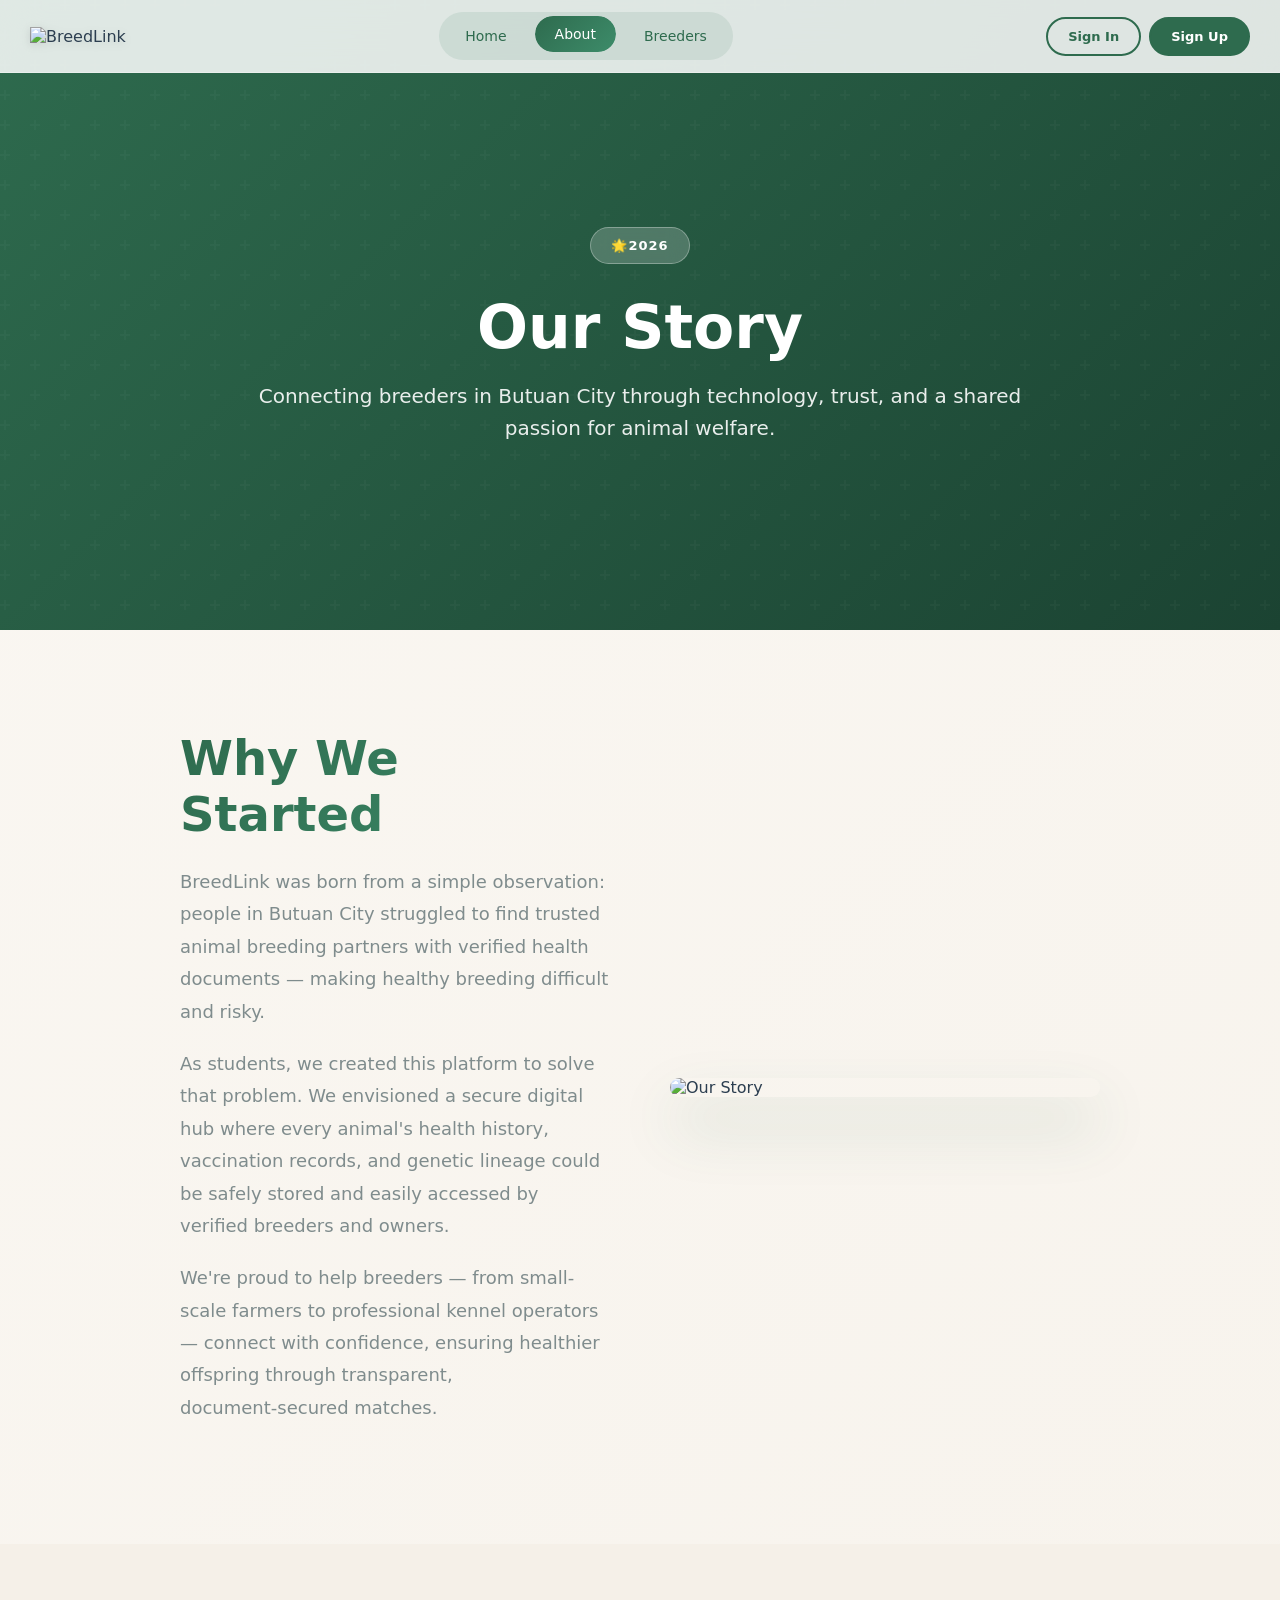
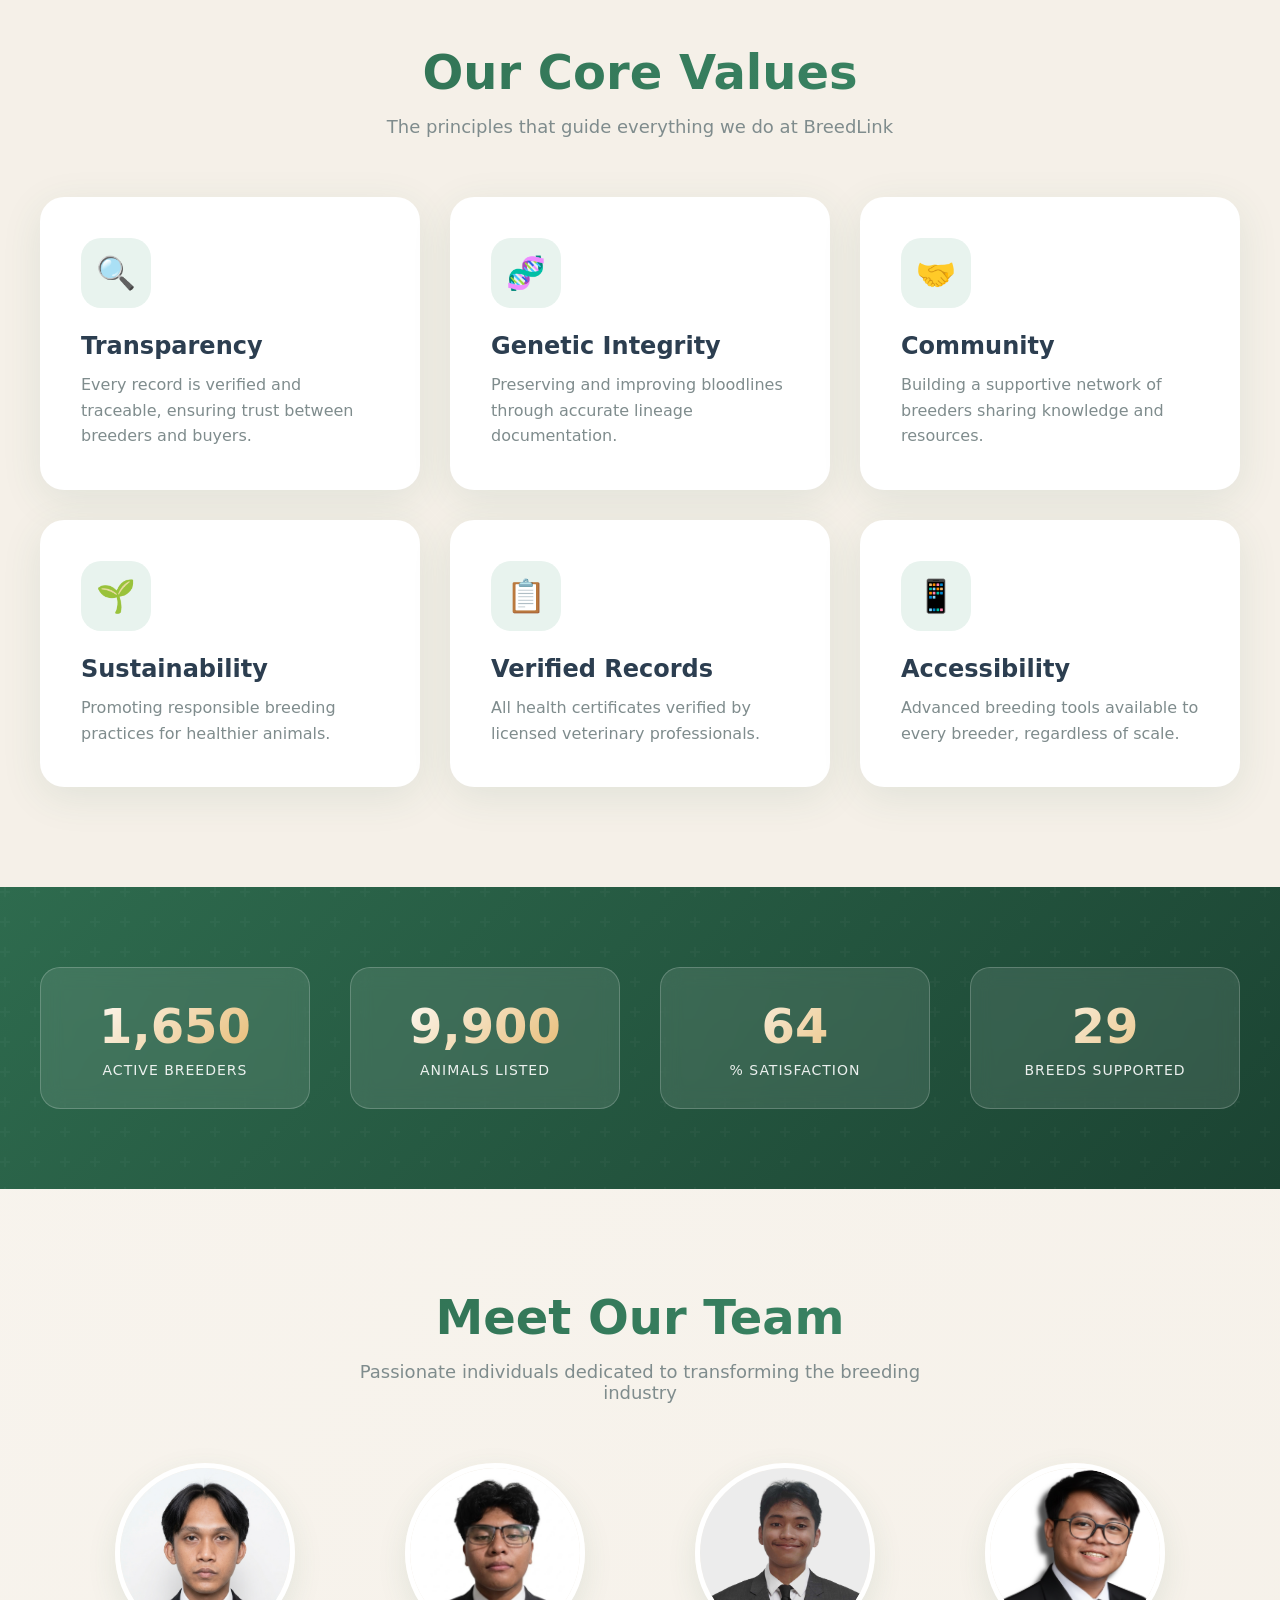
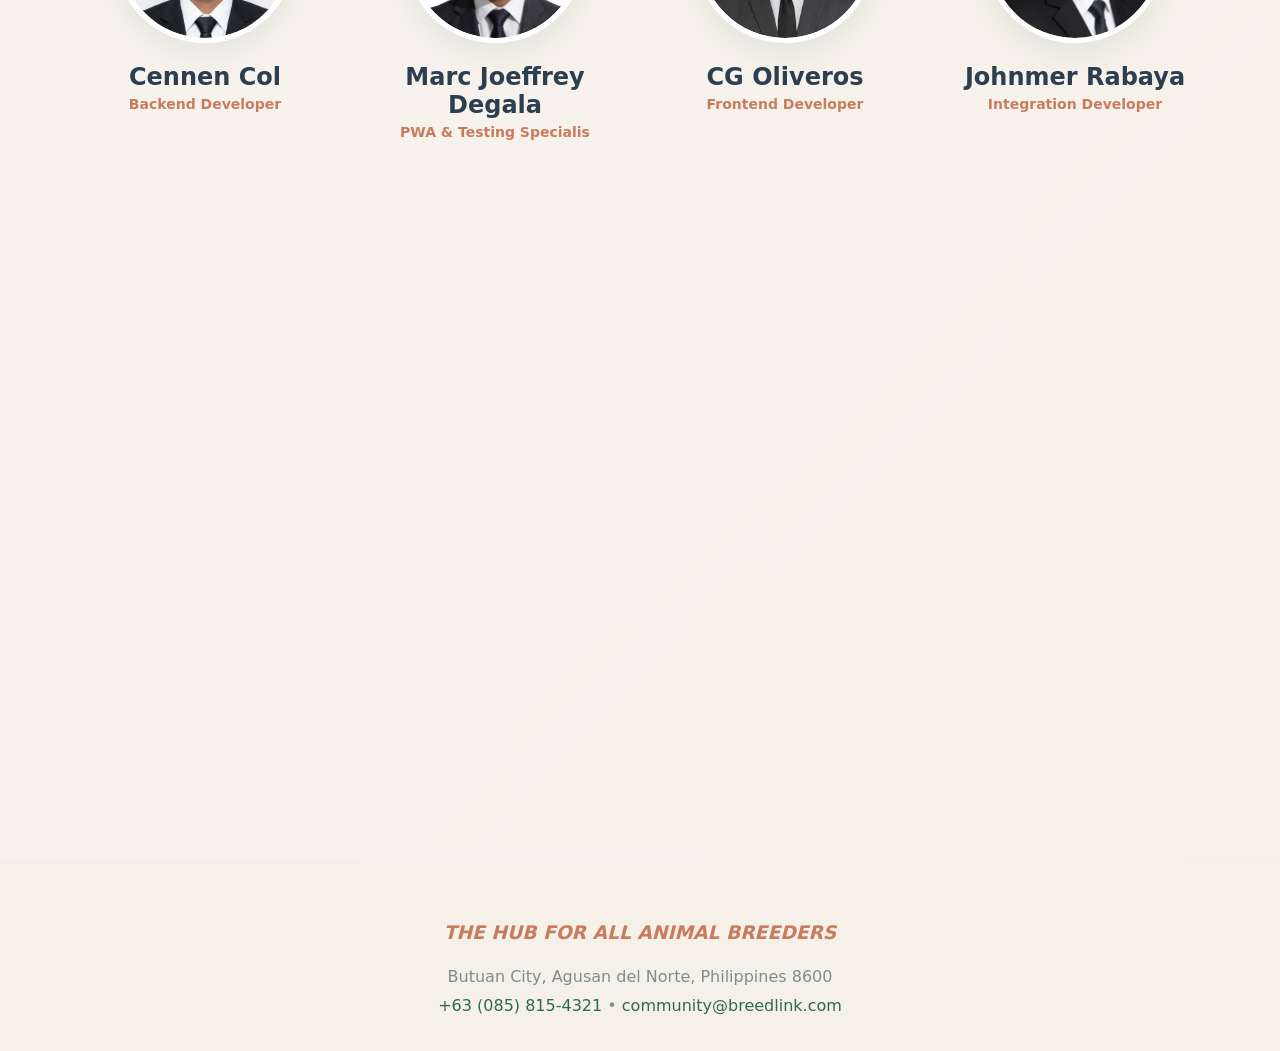
==== html/about.html @ 21db2b91 "Add files via upload" ====
<!DOCTYPE html>
<html lang="en">
<head>
  <meta charset="UTF-8">
  <meta name="viewport" content="width=device-width, initial-scale=1.0, maximum-scale=1.0, user-scalable=yes">
  <title>About Us | BreedLink</title>
  <link rel="stylesheet" href="../css/general/main.css">
  <link rel="stylesheet" href="../css/general/components.css">
  <link rel="stylesheet" href="../css/general/responsive.css">
  <link rel="stylesheet" href="../css/about.css">
</head>
<body>
  <header class="navigation" id="navbar">
    <div class="nav-container">
      <div class="nav-left">
        <div class="logo" onclick="window.location.href='../index.html'">
          <img src="https://raw.githubusercontent.com/himeh-pers/Breed-Link/refs/heads/main/68dbf8_3ea8704de93746e69e5a47c1a6bf8b17%7Emv2.png" alt="BreedLink">
        </div>
      </div>
      <div class="nav-center">
        <nav class="menu">
          <a href="../index.html" id="nav-home">Home</a>
          <a href="about.html" id="nav-about">About</a>
          <a href="swipe.html" id="nav-breeders">Breeders</a>
        </nav>
      </div>
      <div class="nav-right" id="navRight">
        <button class="message-btn" id="messageBtn" onclick="openMessenger()" title="Messages" style="display: none;">
          💬
          <span class="message-badge" id="messageBadge" style="display: none;">0</span>
        </button>
        <div class="profile-menu-container" id="profileMenuContainer" style="display: none;">
          <button class="profile-btn" id="profileBtn" onclick="toggleProfileDropdown()">
            <span class="default-avatar">👤</span>
          </button>
          <div class="profile-dropdown" id="profileDropdown">
            <a href="profile.html" class="profile-dropdown-item"><span>👁️</span> View Profile</a>
            <a href="profile.html?edit=true" class="profile-dropdown-item" onclick="sessionStorage.setItem('enableEdit', 'true');"><span>✏️</span> Customize Profile</a>
            <div class="profile-dropdown-divider"></div>
            <button class="profile-dropdown-item logout" onclick="handleLogout()"><span>🚪</span> Logout</button>
          </div>
        </div>
        <div class="guest-options" id="guestOptions">
          <a href="login.html" class="guest-btn signin">Sign In</a>
          <a href="sign_up.html" class="guest-btn signup">Sign Up</a>
        </div>
      </div>
    </div>
  </header>
  <div class="messenger-overlay" id="messengerOverlay">
    <div class="messenger-modal">
      <div class="messenger-header">
        <h3>💬 Messages</h3>
        <button class="messenger-close" onclick="closeMessenger()">×</button>
      </div>
      <div class="messenger-contacts" id="messengerContacts">
        <div class="messenger-search">
          <input type="text" id="messengerSearch" placeholder="Search contacts..." oninput="searchContacts(this.value)">
        </div>
        <div id="contactsList"></div>
      </div>
      <div class="messenger-chat" id="messengerChat">
        <div class="messenger-chat-header">
          <button class="messenger-back" onclick="backToContacts()">←</button>
          <img src="" alt="" id="chatAvatar" style="width: 36px; height: 36px; border-radius: 50%;">
          <span id="chatName" style="font-weight: 600;"></span>
        </div>
        <div class="messenger-messages" id="chatMessages"></div>
        <div class="messenger-input-area">
          <button class="messenger-attach" onclick="document.getElementById('messengerFile').click()" title="Send image">📷</button>
          <input type="file" id="messengerFile" accept="image/*" style="display: none;" onchange="sendImage(this)">
          <input type="text" class="messenger-input" id="messengerInput" placeholder="Type a message..." onkeypress="if(event.key==='Enter') sendMessage()">
          <button class="messenger-send" onclick="sendMessage()">➤</button>
        </div>
      </div>
      <div class="messenger-empty" id="messengerEmpty">
        <div class="messenger-empty-icon">💬</div>
        <p>Select a contact to start messaging</p>
      </div>
    </div>
  </div>
  <section class="about-hero">
    <div class="hero-content">
      <div class="hero-badge">🌟2026</div>
      <h1>Our Story</h1>
      <p>Connecting breeders in Butuan City through technology, trust, and a shared passion for animal welfare.</p>
    </div>
  </section>
  <section class="story-section">
    <div class="story-grid">
      <div class="story-content reveal">
        <h2>Why We Started</h2>
        <p>BreedLink was born from a simple observation: people in Butuan City struggled to find trusted animal breeding partners with verified health documents — making healthy breeding difficult and risky.</p>
        <p>As students, we created this platform to solve that problem. We envisioned a secure digital hub where every animal's health history, vaccination records, and genetic lineage could be safely stored and easily accessed by verified breeders and owners.</p>
        <p>We're proud to help breeders — from small-scale farmers to professional kennel operators — connect with confidence, ensuring healthier offspring through transparent, document‑secured matches.</p>
      </div>
      <div class="story-image reveal">
        <img src="https://images.unsplash.com/photo-1500595046743-cd271d694d30" alt="Our Story">
      </div>
    </div>
  </section>
  <section class="values-section">
    <div class="section-header reveal">
      <h2>Our Core Values</h2>
      <p>The principles that guide everything we do at BreedLink</p>
    </div>
    <div class="values-grid">
      <div class="value-card reveal">
        <div class="value-icon">🔍</div>
        <h3>Transparency</h3>
        <p>Every record is verified and traceable, ensuring trust between breeders and buyers.</p>
      </div>
      <div class="value-card reveal">
        <div class="value-icon">🧬</div>
        <h3>Genetic Integrity</h3>
        <p>Preserving and improving bloodlines through accurate lineage documentation.</p>
      </div>
      <div class="value-card reveal">
        <div class="value-icon">🤝</div>
        <h3>Community</h3>
        <p>Building a supportive network of breeders sharing knowledge and resources.</p>
      </div>
      <div class="value-card reveal">
        <div class="value-icon">🌱</div>
        <h3>Sustainability</h3>
        <p>Promoting responsible breeding practices for healthier animals.</p>
      </div>
      <div class="value-card reveal">
        <div class="value-icon">📋</div>
        <h3>Verified Records</h3>
        <p>All health certificates verified by licensed veterinary professionals.</p>
      </div>
      <div class="value-card reveal">
        <div class="value-icon">📱</div>
        <h3>Accessibility</h3>
        <p>Advanced breeding tools available to every breeder, regardless of scale.</p>
      </div>
    </div>
  </section>
  <section class="stats-section">
    <div class="stats-grid">
      <div class="stat-item reveal">
        <div class="stat-number" data-target="2500">0</div>
        <div class="stat-label">Active Breeders</div>
      </div>
      <div class="stat-item reveal">
        <div class="stat-number" data-target="15000">0</div>
        <div class="stat-label">Animals Listed</div>
      </div>
      <div class="stat-item reveal">
        <div class="stat-number" data-target="98">0</div>
        <div class="stat-label">% Satisfaction</div>
      </div>
      <div class="stat-item reveal">
        <div class="stat-number" data-target="45">0</div>
        <div class="stat-label">Breeds Supported</div>
      </div>
    </div>
  </section>
  <section class="team-section">
    <div class="section-header reveal">
      <h2>Meet Our Team</h2>
      <p>Passionate individuals dedicated to transforming the breeding industry</p>
    </div>
    <div class="team-grid">
      <div class="team-member reveal">
        <div class="member-image">
          <img src="../assets/team/Col.png" alt="Cennen">
        </div>
        <h3>Cennen Col</h3>
        <div class="member-role">Backend Developer</div>
      </div>
      <div class="team-member reveal">
        <div class="member-image">
          <img src="../assets/team/Degala.jpg" alt="MJ">
        </div>
        <h3>Marc Joeffrey Degala</h3>
        <div class="member-role">PWA & Testing Specialis</div>
      </div>
      <div class="team-member reveal">
        <div class="member-image">
          <img src="../assets/team/Oliveros.jpg" alt="CG">
        </div>
        <h3>CG Oliveros</h3>
        <div class="member-role">Frontend Developer</div>
      </div>
      <div class="team-member reveal">
        <div class="member-image">
          <img src="../assets/team/Rabaya.png" alt="Johnmer">
        </div>
        <h3>Johnmer Rabaya</h3>
        <div class="member-role">Integration Developer</div>
      </div>
    </div>
  </section>
  <section class="cta-section">
    <div class="cta-container reveal">
      <div class="cta-content">
        <h2>Join Our Community</h2>
        <p>Whether you're a seasoned breeder or just starting out, BreedLink has the tools and community to support your journey.</p>
        <a href="sign_up.html" class="btn btn-primary">Create Free Account →</a>
      </div>
    </div>
  </section>
  <footer class="footer">
    <div class="footer-content">
      <h3>THE HUB FOR ALL ANIMAL BREEDERS</h3>
      <p>Butuan City, Agusan del Norte, Philippines 8600<br>
      <a href="tel:+6308581543211">+63 (085) 815-4321</a> • 
      <a href="mailto:community@breedlink.com">community@breedlink.com</a></p>
    </div>
  </footer>
  <script src="../js/config.js"></script>
  <script src="../js/general/utils.js"></script>
  <script src="../js/general/auth.js"></script>
  <script src="../js/general/main.js"></script>
</body>
</html>
---- css/general/main.css ----
/* ===== MODERN DESIGN SYSTEM ===== */
:root {
  --bg-primary: #FAF7F2;
  --bg-secondary: #F5F0E8;
  --surface-white: #FFFFFF;
  --green-primary: #2E6B4E;
  --green-secondary: #3D8C6A;
  --green-light: #E8F3EE;
  --green-dark: #1B4332;
  --terracotta: #C97C5D;
  --wheat: #E5B567;
  --lavender: #B8A9D9;
  --sky: #A9C9E0;
  --mint: #A9D9C5;
  --like: #4CAF50;
  --like-light: #E8F5E9;
  --pass: #FF6B6B;
  --pass-light: #FFEBEE;
  --superlike: #3B9AE1;
  --superlike-light: #E3F2FD;
  --match: #FFD93D;
  --match-light: #FFF9E6;
  --text-primary: #2C3E50;
  --text-secondary: #7F8C8D;
  --text-muted: #95A5A6;
  --border-light: #ECF0F1;
  --shadow: rgba(46, 107, 78, 0.1);
  --shadow-hover: rgba(46, 107, 78, 0.2);
  --glass: rgba(255, 255, 255, 0.9);
  --transition-smooth: cubic-bezier(0.4, 0, 0.2, 1);
  --transition-bounce: cubic-bezier(0.68, -0.55, 0.265, 1.55);
  
  --font-size-xs: clamp(0.75rem, 2vw, 0.875rem);
  --font-size-sm: clamp(0.875rem, 2.5vw, 1rem);
  --font-size-base: clamp(1rem, 3vw, 1.125rem);
  --font-size-lg: clamp(1.125rem, 4vw, 1.25rem);
  --font-size-xl: clamp(1.25rem, 5vw, 1.5rem);
  --font-size-2xl: clamp(1.5rem, 6vw, 1.875rem);
  --font-size-3xl: clamp(1.875rem, 7vw, 2.25rem);
  --font-size-4xl: clamp(2.25rem, 8vw, 3rem);
  --font-size-5xl: clamp(3rem, 10vw, 3.75rem);
}

* {
  box-sizing: border-box;
  margin: 0;
  padding: 0;
  font-family: 'SF Pro Display', system-ui, -apple-system, 'Segoe UI', Roboto, sans-serif;
}

html {
  scroll-behavior: smooth;
}

body {
  background: linear-gradient(135deg, var(--bg-primary), var(--bg-secondary));
  color: var(--text-primary);
  min-height: 100vh;
  overflow-x: hidden;
}

@keyframes float {
  0%, 100% { transform: translate(0, 0) scale(1); }
  33% { transform: translate(30px, -30px) scale(1.1); }
  66% { transform: translate(-20px, 20px) scale(0.9); }
}

@keyframes slideInRight {
  from { transform: translateX(100%); opacity: 0; }
  to { transform: translateX(0); opacity: 1; }
}

@keyframes spin {
  to { transform: rotate(360deg); }
}

@keyframes modalPop {
  from { transform: scale(0.8) translateY(20px); opacity: 0; }
  to { transform: scale(1) translateY(0); opacity: 1; }
}

@keyframes slideDown {
  from { opacity: 0; transform: translateY(-10px); }
  to { opacity: 1; transform: translateY(0); }
}

.navigation {
  position: fixed;
  top: 0;
  width: 100%;
  z-index: 1000;
  background: rgba(255, 255, 255, 0.85);
  backdrop-filter: blur(20px);
  -webkit-backdrop-filter: blur(20px);
  border-bottom: 1px solid rgba(255, 255, 255, 0.3);
  transition: all 0.4s var(--transition-smooth);
}

.navigation.scrolled {
  background: rgba(255, 255, 255, 0.95);
  box-shadow: 0 4px 30px var(--shadow);
}

.nav-container {
  max-width: 1400px;
  margin: 0 auto;
  display: flex;
  align-items: center;
  justify-content: space-between;
  padding: 12px 30px;
  gap: 20px;
}

.nav-left {
  flex-shrink: 0;
}

.logo {
  cursor: pointer;
  transition: transform 0.3s var(--transition-bounce);
}

.logo:hover {
  transform: scale(1.05) rotate(-2deg);
}

.logo img {
  width: 140px;
  filter: drop-shadow(0 2px 4px rgba(0, 0, 0, 0.1));
}

.nav-center {
  display: flex;
  align-items: center;
  gap: 16px;
  flex: 1;
  justify-content: center;
}

.menu {
  display: flex;
  gap: 8px;
  background: rgba(46, 107, 78, 0.1);
  padding: 6px;
  border-radius: 50px;
  flex-shrink: 0;
}

.menu a {
  padding: 10px 20px;
  border-radius: 50px;
  color: var(--green-primary);
  text-decoration: none;
  font-size: 14px;
  font-weight: 500;
  transition: all 0.3s var(--transition-smooth);
  position: relative;
  overflow: hidden;
  white-space: nowrap;
}

.menu a::before {
  content: '';
  position: absolute;
  top: 0;
  left: 0;
  width: 100%;
  height: 100%;
  background: linear-gradient(135deg, var(--green-primary), var(--green-secondary));
  opacity: 0;
  transition: opacity 0.3s;
  z-index: -1;
  border-radius: 50px;
}

.menu a:hover, .menu a.active {
  color: white;
  transform: translateY(-2px);
}

.menu a:hover::before, .menu a.active::before {
  opacity: 1;
}

.nav-right {
  display: flex;
  align-items: center;
  gap: 12px;
  flex-shrink: 0;
}

.message-btn {
  width: 44px;
  height: 44px;
  border-radius: 50%;
  border: none;
  background: rgba(46, 107, 78, 0.1);
  color: var(--green-primary);
  font-size: 20px;
  cursor: pointer;
  display: flex;
  align-items: center;
  justify-content: center;
  transition: all 0.3s var(--transition-bounce);
  position: relative;
  flex-shrink: 0;
}

.message-btn:hover {
  background: var(--green-primary);
  color: white;
  transform: scale(1.1);
}

.message-btn:disabled {
  opacity: 0.5;
  cursor: not-allowed;
  background: var(--text-muted);
  color: white;
}

.message-badge {
  position: absolute;
  top: -2px;
  right: -2px;
  width: 18px;
  height: 18px;
  background: var(--pass);
  color: white;
  border-radius: 50%;
  font-size: 10px;
  font-weight: 700;
  display: flex;
  align-items: center;
  justify-content: center;
  border: 2px solid white;
}

.profile-menu-container {
  position: relative;
  flex-shrink: 0;
}

.profile-btn {
  width: 44px;
  height: 44px;
  border-radius: 50%;
  border: 3px solid var(--green-primary);
  background: var(--green-light);
  cursor: pointer;
  overflow: hidden;
  transition: all 0.3s var(--transition-bounce);
  display: flex;
  align-items: center;
  justify-content: center;
  padding: 0;
  flex-shrink: 0;
}

.profile-btn:hover {
  transform: scale(1.1);
  box-shadow: 0 8px 25px var(--shadow-hover);
}

.profile-btn img {
  width: 100%;
  height: 100%;
  object-fit: cover;
}

.profile-btn .default-avatar {
  font-size: 24px;
}

.profile-dropdown {
  position: absolute;
  top: calc(100% + 15px);
  right: 0;
  background: white;
  border-radius: 20px;
  box-shadow: 0 20px 60px rgba(0,0,0,0.2);
  padding: 10px;
  min-width: 200px;
  opacity: 0;
  visibility: hidden;
  transform: translateY(-10px);
  transition: all 0.3s var(--transition-smooth);
  z-index: 1000;
  border: 1px solid var(--border-light);
}

.profile-dropdown.active {
  opacity: 1;
  visibility: visible;
  transform: translateY(0);
}

.profile-dropdown-item {
  display: flex;
  align-items: center;
  gap: 12px;
  padding: 12px 16px;
  border-radius: 12px;
  cursor: pointer;
  transition: all 0.2s;
  text-decoration: none;
  color: var(--text-primary);
  font-size: 14px;
  border: none;
  background: none;
  width: 100%;
  text-align: left;
}

.profile-dropdown-item:hover {
  background: var(--bg-secondary);
}

.profile-dropdown-item.logout {
  color: var(--pass);
}

.profile-dropdown-item.logout:hover {
  background: var(--pass-light);
}

.profile-dropdown-divider {
  height: 1px;
  background: var(--border-light);
  margin: 8px 0;
}

.guest-options {
  display: flex;
  gap: 8px;
  flex-shrink: 0;
}

.guest-btn {
  padding: 10px 20px;
  border-radius: 50px;
  font-size: 13px;
  font-weight: 600;
  text-decoration: none;
  transition: all 0.3s;
  white-space: nowrap;
}

.guest-btn.signin {
  background: transparent;
  border: 2px solid var(--green-primary);
  color: var(--green-primary);
}

.guest-btn.signin:hover {
  background: var(--green-primary);
  color: white;
}

.guest-btn.signup {
  background: var(--green-primary);
  border: 2px solid var(--green-primary);
  color: white;
}

.guest-btn.signup:hover {
  background: var(--green-secondary);
  border-color: var(--green-secondary);
}

@media (max-width: 900px) {
  .nav-container {
    flex-wrap: wrap;
    padding: 10px 20px;
    gap: 10px;
  }
  
  .logo img {
    width: 100px;
  }
  
  .nav-center {
    order: 2;
    width: auto;
    flex: 0 1 auto;
  }
  
  .menu {
    padding: 4px;
  }
  
  .menu a {
    padding: 8px 16px;
    font-size: 13px;
  }
  
  .search-area {
    order: 1;
  }
  
  .search-toggle {
    width: 40px;
    height: 40px;
    font-size: 16px;
  }
  
  .search-container.active {
    width: 280px;
    right: -50px;
  }
  
  .nav-right {
    order: 3;
    margin-left: auto;
  }
  
  .message-btn {
    width: 40px;
    height: 40px;
    font-size: 18px;
  }
  
  .profile-btn {
    width: 40px;
    height: 40px;
  }
  
  .guest-btn {
    padding: 8px 16px;
    font-size: 12px;
  }
}

@media (max-width: 700px) {
  .nav-container {
    flex-direction: row;
    flex-wrap: wrap;
  }
  
  .nav-left {
    order: 1;
  }
  
  .search-area {
    order: 2;
    margin-left: auto;
  }
  
  .nav-right {
    order: 3;
    width: 100%;
    justify-content: flex-end;
    margin-top: 8px;
  }
  
  .nav-center {
    order: 4;
    width: 100%;
    justify-content: center;
    margin-top: 8px;
  }
  
  .menu {
    width: 100%;
    justify-content: center;
    overflow-x: auto;
    -webkit-overflow-scrolling: touch;
    scrollbar-width: none;
  }
  
  .menu::-webkit-scrollbar {
    display: none;
  }
  
  .search-container.active {
    width: 260px;
    right: -80px;
  }
}

@media (max-width: 500px) {
  .logo img {
    width: 80px;
  }
  
  .search-toggle {
    width: 36px;
    height: 36px;
    font-size: 14px;
  }
  
  .message-btn {
    width: 36px;
    height: 36px;
    font-size: 16px;
  }
  
  .profile-btn {
    width: 36px;
    height: 36px;
  }
  
  .profile-btn .default-avatar {
    font-size: 18px;
  }
  
  .guest-btn {
    padding: 6px 12px;
    font-size: 11px;
  }
  
  .menu a {
    padding: 6px 12px;
    font-size: 12px;
  }
  
  .search-container.active {
    width: 240px;
    right: -100px;
  }
  
  .search-container.active .search-box input {
    padding: 10px 16px 10px 40px;
    font-size: 12px;
  }
}

.messenger-overlay {
  position: fixed;
  top: 0;
  left: 0;
  right: 0;
  bottom: 0;
  background: rgba(0,0,0,0.5);
  backdrop-filter: blur(5px);
  z-index: 2000;
  display: none;
  align-items: center;
  justify-content: center;
  opacity: 0;
  transition: opacity 0.3s;
}

.messenger-overlay.active {
  display: flex;
  opacity: 1;
}

.messenger-modal {
  width: 90%;
  max-width: 400px;
  height: 70vh;
  max-height: 600px;
  background: white;
  border-radius: 24px;
  display: flex;
  flex-direction: column;
  overflow: hidden;
  box-shadow: 0 25px 60px rgba(0,0,0,0.3);
  transform: scale(0.9);
  transition: transform 0.3s var(--transition-bounce);
}

.messenger-overlay.active .messenger-modal {
  transform: scale(1);
}

.messenger-header {
  padding: 20px;
  background: linear-gradient(135deg, var(--green-primary), var(--green-secondary));
  color: white;
  display: flex;
  align-items: center;
  justify-content: space-between;
}

.messenger-header h3 {
  font-size: 18px;
  font-weight: 700;
  display: flex;
  align-items: center;
  gap: 8px;
}

.messenger-close {
  background: none;
  border: none;
  color: white;
  font-size: 24px;
  cursor: pointer;
  width: 36px;
  height: 36px;
  border-radius: 50%;
  display: flex;
  align-items: center;
  justify-content: center;
  transition: all 0.2s;
}

.messenger-close:hover {
  background: rgba(255,255,255,0.2);
}

.messenger-search {
  padding: 15px 20px;
  border-bottom: 1px solid var(--border-light);
}

.messenger-search input {
  width: 100%;
  padding: 12px 20px;
  border-radius: 50px;
  border: 2px solid var(--border-light);
  font-size: 14px;
  outline: none;
  transition: all 0.3s;
}

.messenger-search input:focus {
  border-color: var(--green-primary);
  box-shadow: 0 0 0 4px var(--green-light);
}

.messenger-contacts {
  flex: 1;
  overflow-y: auto;
  display: none;
}

.messenger-contacts.active {
  display: block;
}

.messenger-chat {
  flex: 1;
  display: none;
  flex-direction: column;
}

.messenger-chat.active {
  display: flex;
}

.messenger-chat-header {
  padding: 15px 20px;
  border-bottom: 1px solid var(--border-light);
  display: flex;
  align-items: center;
  gap: 12px;
}

.messenger-back {
  background: none;
  border: none;
  font-size: 20px;
  cursor: pointer;
  color: var(--text-secondary);
  padding: 5px;
}

.messenger-messages {
  flex: 1;
  overflow-y: auto;
  padding: 20px;
  display: flex;
  flex-direction: column;
  gap: 12px;
  max-height: calc(100% - 120px);
}

.messenger-input-area {
  padding: 15px 20px;
  border-top: 1px solid var(--border-light);
  display: flex;
  gap: 10px;
  align-items: center;
}

.messenger-attach {
  background: none;
  border: none;
  font-size: 24px;
  cursor: pointer;
  padding: 8px;
  border-radius: 50%;
  transition: all 0.2s;
}

.messenger-attach:hover {
  background: var(--bg-secondary);
}

.messenger-input {
  flex: 1;
  padding: 12px 20px;
  border-radius: 50px;
  border: 2px solid var(--border-light);
  font-size: 14px;
  outline: none;
}

.messenger-input:focus {
  border-color: var(--green-primary);
}

.messenger-send {
  width: 44px;
  height: 44px;
  border-radius: 50%;
  border: none;
  background: var(--green-primary);
  color: white;
  font-size: 18px;
  cursor: pointer;
  display: flex;
  align-items: center;
  justify-content: center;
  transition: all 0.2s;
}

.messenger-send:hover {
  background: var(--green-secondary);
  transform: scale(1.1);
}

.messenger-empty {
  flex: 1;
  display: none;
  flex-direction: column;
  align-items: center;
  justify-content: center;
  color: var(--text-muted);
  text-align: center;
  padding: 40px;
}

.messenger-empty.hidden {
  display: none;
}

.messenger-empty-icon {
  font-size: 64px;
  margin-bottom: 20px;
  opacity: 0.5;
}

.contact-item {
  display: flex;
  align-items: center;
  padding: 15px 20px;
  cursor: pointer;
  border-bottom: 1px solid var(--border-light);
  transition: background 0.2s;
}

.contact-item:hover {
  background: var(--bg-secondary);
}

.contact-item img {
  width: 50px;
  height: 50px;
  border-radius: 50%;
  object-fit: cover;
  margin-right: 15px;
}

.contact-item .contact-info {
  flex: 1;
}

.contact-item .contact-name {
  font-weight: 600;
  color: var(--text-primary);
  margin-bottom: 4px;
}

.contact-item .contact-preview {
  font-size: 13px;
  color: var(--text-secondary);
}

.contact-item .contact-meta {
  text-align: right;
}

.contact-item .contact-time {
  font-size: 11px;
  color: var(--text-muted);
}

.contact-item .unread-badge {
  background: var(--superlike);
  color: white;
  border-radius: 50%;
  width: 20px;
  height: 20px;
  display: flex;
  align-items: center;
  justify-content: center;
  font-size: 11px;
  margin-top: 5px;
}

.message-sent {
  display: flex;
  justify-content: flex-end;
  margin-bottom: 10px;
}

.message-sent .message-bubble {
  max-width: 70%;
  padding: 12px 16px;
  border-radius: 18px;
  background: linear-gradient(135deg, var(--green-primary), var(--green-secondary));
  color: white;
  font-size: 14px;
  line-height: 1.4;
  word-wrap: break-word;
  border-bottom-right-radius: 4px;
}

.message-received {
  display: flex;
  justify-content: flex-start;
  margin-bottom: 10px;
}

.message-received .message-bubble {
  max-width: 70%;
  padding: 12px 16px;
  border-radius: 18px;
  background: white;
  color: var(--text-primary);
  font-size: 14px;
  line-height: 1.4;
  word-wrap: break-word;
  border-bottom-left-radius: 4px;
  box-shadow: 0 2px 8px rgba(0,0,0,0.1);
}

.btn {
  padding: 16px 32px;
  border-radius: 50px;
  font-size: 16px;
  font-weight: 600;
  text-decoration: none;
  transition: all 0.3s var(--transition-bounce);
  display: inline-flex;
  align-items: center;
  gap: 8px;
  position: relative;
  overflow: hidden;
  cursor: pointer;
  border: none;
}

.btn-primary {
  background: linear-gradient(135deg, var(--green-primary), var(--green-secondary));
  color: white;
  box-shadow: 0 10px 30px rgba(46, 107, 78, 0.3);
}

.btn-primary:hover {
  transform: translateY(-3px) scale(1.02);
  box-shadow: 0 20px 40px rgba(46, 107, 78, 0.4);
}

.btn-secondary {
  background: white;
  color: var(--green-primary);
  border: 2px solid var(--green-primary);
}

.btn-secondary:hover {
  background: var(--green-primary);
  color: white;
  transform: translateY(-3px);
}

.section-header {
  text-align: center;
  margin-bottom: 60px;
}

.section-header h2 {
  font-size: var(--font-size-4xl);
  font-weight: 800;
  background: linear-gradient(135deg, var(--green-primary), var(--green-secondary));
  -webkit-background-clip: text;
  background-clip: text;
  -webkit-text-fill-color: transparent;
  margin-bottom: 16px;
}

.section-header p {
  font-size: var(--font-size-base);
  color: var(--text-secondary);
  max-width: 600px;
  margin: 0 auto;
}

.footer {
  background: var(--bg-secondary);
  padding: 60px 40px 30px;
  text-align: center;
  border-top: 1px solid var(--border-light);
}

.footer h3 {
  color: var(--terracotta);
  font-style: italic;
  margin-bottom: 20px;
}

.footer p {
  color: var(--text-secondary);
  line-height: 1.8;
}

.footer a {
  color: var(--green-primary);
  text-decoration: none;
  position: relative;
}

.footer a::after {
  content: '';
  position: absolute;
  bottom: -2px;
  left: 0;
  width: 0;
  height: 2px;
  background: var(--green-primary);
  transition: width 0.3s;
}

.footer a:hover::after {
  width: 100%;
}

.reveal {
  opacity: 0;
  transform: translateY(30px);
  transition: all 0.8s var(--transition-smooth);
}

.reveal.active {
  opacity: 1;
  transform: translateY(0);
}

.toast {
  position: fixed;
  bottom: 30px;
  right: 30px;
  background: linear-gradient(135deg, var(--green-primary), var(--green-secondary));
  color: white;
  padding: 16px 28px;
  border-radius: 16px;
  box-shadow: 0 10px 30px rgba(0, 0, 0, 0.3);
  z-index: 3000;
  animation: slideInRight 0.4s var(--transition-bounce);
  font-weight: 500;
  display: flex;
  align-items: center;
  gap: 10px;
}

.toast.error {
  background: linear-gradient(135deg, var(--pass), #ff4757);
}

.page-loader {
  position: fixed;
  top: 0;
  left: 0;
  width: 100%;
  height: 100%;
  background: var(--bg-primary);
  z-index: 9999;
  display: flex;
  align-items: center;
  justify-content: center;
  transition: opacity 0.5s, visibility 0.5s;
}

.page-loader.hidden {
  opacity: 0;
  visibility: hidden;
}

.loader {
  width: 50px;
  height: 50px;
  border: 4px solid var(--green-light);
  border-top-color: var(--green-primary);
  border-radius: 50%;
  animation: spin 1s linear infinite;
}
---- css/general/components.css ----
/* ===== CARD COMPONENTS ===== */
.feature-card,
.value-card,
.post-card,
.breed-card {
  background: var(--surface-white);
  border-radius: 24px;
  padding: 40px;
  box-shadow: 0 10px 40px var(--shadow);
  transition: all 0.4s var(--transition-smooth);
  position: relative;
  overflow: hidden;
  border: 1px solid rgba(255, 255, 255, 0.5);
}

.feature-card::before,
.value-card::before,
.post-card::before {
  content: '';
  position: absolute;
  top: 0;
  left: 0;
  width: 100%;
  height: 4px;
  background: linear-gradient(90deg, var(--green-primary), var(--lavender));
  transform: scaleX(0);
  transition: transform 0.4s var(--transition-smooth);
}

.feature-card:hover,
.value-card:hover,
.post-card:hover {
  transform: translateY(-10px);
  box-shadow: 0 20px 60px var(--shadow-hover);
}

.feature-card:hover::before,
.value-card:hover::before,
.post-card:hover::before {
  transform: scaleX(1);
}

/* Feature Card Icon */
.feature-icon,
.value-icon {
  width: 60px;
  height: 60px;
  background: var(--green-light);
  border-radius: 16px;
  display: flex;
  align-items: center;
  justify-content: center;
  font-size: 28px;
  margin-bottom: 24px;
  transition: all 0.3s var(--transition-bounce);
}

.feature-card:hover .feature-icon,
.value-card:hover .value-icon {
  transform: scale(1.1) rotate(-5deg);
  background: var(--green-primary);
  color: white;
}

/* ===== STATS SECTION ===== */
.stats-section {
  padding: 80px 40px;
  background: linear-gradient(135deg, var(--green-primary), var(--green-dark));
  position: relative;
  overflow: hidden;
}

.stats-section::before {
  content: '';
  position: absolute;
  top: 0;
  left: 0;
  right: 0;
  bottom: 0;
  background: url("data:image/svg+xml,%3Csvg width='60' height='60' viewBox='0 0 60 60' xmlns='http://www.w3.org/2000/svg'%3E%3Cg fill='none' fill-rule='evenodd'%3E%3Cg fill='%23ffffff' fill-opacity='0.05'%3E%3Cpath d='M36 34v-4h-2v4h-4v2h4v4h2v-4h4v-2h-4zm0-30V0h-2v4h-4v2h4v4h2V6h4V4h-4zM6 34v-4H4v4H0v2h4v4h2v-4h4v-2H6zM6 4V0H4v4H0v2h4v4h2V6h4V4H6z'/%3E%3C/g%3E%3C/g%3E%3C/svg%3E");
  opacity: 0.5;
  pointer-events: none;
}

.stats-container,
.stats-grid {
  max-width: 1200px;
  margin: 0 auto;
  display: grid;
  grid-template-columns: repeat(4, 1fr);
  gap: 40px;
  position: relative;
  z-index: 1;
}

.stat-item {
  text-align: center;
  color: white;
  padding: 30px;
  background: rgba(255, 255, 255, 0.1);
  backdrop-filter: blur(10px);
  border-radius: 20px;
  border: 1px solid rgba(255, 255, 255, 0.2);
  transition: all 0.3s var(--transition-smooth);
}

.stat-item:hover {
  transform: translateY(-5px);
  background: rgba(255, 255, 255, 0.15);
}

.stat-number {
  font-size: 48px;
  font-weight: 800;
  margin-bottom: 8px;
  background: linear-gradient(135deg, white, var(--wheat));
  -webkit-background-clip: text;
  background-clip: text;
  -webkit-text-fill-color: transparent;
}

.stat-label {
  font-size: 14px;
  opacity: 0.9;
  text-transform: uppercase;
  letter-spacing: 1px;
}

/* ===== MODAL COMPONENTS ===== */
.modal {
  display: none;
  position: fixed;
  top: 0;
  left: 0;
  width: 100%;
  height: 100%;
  background: rgba(0, 0, 0, 0.6);
  backdrop-filter: blur(5px);
  align-items: center;
  justify-content: center;
  z-index: 2000;
  opacity: 0;
  transition: opacity 0.3s;
}

.modal.active {
  display: flex;
  opacity: 1;
}

.modal-content {
  background: var(--surface-white);
  padding: 35px;
  border-radius: 28px;
  max-width: 500px;
  width: 90%;
  max-height: 85vh;
  overflow-y: auto;
  position: relative;
  animation: modalPop 0.4s var(--transition-bounce);
  box-shadow: 0 25px 60px rgba(0, 0, 0, 0.3);
  border: 1px solid var(--border-light);
}

.modal-close {
  position: absolute;
  top: 20px;
  right: 20px;
  background: var(--bg-secondary);
  border: none;
  font-size: 24px;
  cursor: pointer;
  color: var(--text-primary);
  width: 40px;
  height: 40px;
  border-radius: 50%;
  display: flex;
  align-items: center;
  justify-content: center;
  transition: all 0.3s var(--transition-bounce);
  z-index: 10;
}

.modal-close:hover {
  background: var(--pass);
  color: white;
  transform: rotate(90deg);
}

.modal-content h3 {
  color: var(--green-primary);
  margin-bottom: 25px;
  font-size: 24px;
  font-weight: 700;
  padding-right: 40px;
}

.modal-content input,
.modal-content textarea,
.modal-content select {
  width: 100%;
  padding: 14px 18px;
  margin-bottom: 16px;
  border: 2px solid var(--border-light);
  border-radius: 14px;
  font-size: 15px;
  outline: none;
  transition: all 0.3s;
  background: var(--bg-primary);
  font-family: inherit;
}

.modal-content input:focus,
.modal-content textarea:focus,
.modal-content select:focus {
  border-color: var(--green-primary);
  background: white;
  box-shadow: 0 0 0 4px var(--green-light);
  transform: translateY(-2px);
}

.modal-buttons {
  display: flex;
  gap: 12px;
  margin-top: 25px;
}

.modal-buttons button {
  flex: 1;
  padding: 16px;
  border-radius: 14px;
  border: none;
  cursor: pointer;
  font-weight: 600;
  font-size: 15px;
  transition: all 0.3s var(--transition-smooth);
}

.save-btn {
  background: linear-gradient(135deg, var(--green-primary), var(--green-secondary));
  color: white;
  box-shadow: 0 4px 15px rgba(46, 107, 78, 0.3);
}

.save-btn:hover {
  transform: translateY(-3px);
  box-shadow: 0 8px 25px rgba(46, 107, 78, 0.4);
}

.cancel-btn {
  background: var(--bg-secondary);
  color: var(--text-primary);
}

.cancel-btn:hover {
  background: var(--pass-light);
  color: var(--pass);
  transform: translateY(-3px);
}

.image-preview {
  width: 100%;
  height: 200px;
  border: 3px dashed var(--border-light);
  border-radius: 16px;
  margin-bottom: 20px;
  display: flex;
  align-items: center;
  justify-content: center;
  color: var(--text-muted);
  font-size: 16px;
  cursor: pointer;
  background-size: cover;
  background-position: center;
  transition: all 0.3s;
  background-color: var(--bg-secondary);
}

.image-preview:hover {
  border-color: var(--green-primary);
  background-color: var(--green-light);
  color: var(--green-primary);
}

.image-preview.has-image {
  border: 3px solid var(--green-primary);
  color: transparent;
}

/* ===== LIGHTBOX ===== */
.modal-content.lightbox-content {
  max-width: 90%;
  padding: 0;
  background: transparent;
  border: none;
  box-shadow: none;
}

.modal-content.lightbox-content img {
  max-width: 100%;
  max-height: 85vh;
  border-radius: 16px;
  box-shadow: 0 25px 60px rgba(0, 0, 0, 0.5);
}

/* ===== FORM STYLES ===== */
.form-group {
  margin-bottom: 24px;
  position: relative;
}

.form-label {
  display: block;
  font-size: 13px;
  font-weight: 600;
  color: var(--text-primary);
  margin-bottom: 8px;
  text-transform: uppercase;
  letter-spacing: 0.5px;
  transition: color 0.3s;
}

.input-wrapper {
  position: relative;
  display: flex;
  align-items: center;
}

.form-input {
  width: 100%;
  padding: 16px 20px;
  padding-left: 50px;
  border: 2px solid var(--border-light);
  border-radius: 16px;
  font-size: var(--font-size-base);
  color: var(--text-primary);
  background: var(--bg-primary);
  transition: all 0.3s var(--transition-smooth);
  outline: none;
}

.form-input:focus {
  border-color: var(--green-primary);
  background: white;
  box-shadow: 0 0 0 4px var(--green-light), 0 4px 12px var(--shadow);
  transform: translateY(-2px);
}

.input-icon {
  position: absolute;
  left: 18px;
  font-size: 18px;
  opacity: 0.5;
  transition: all 0.3s;
}

.form-input:focus+.input-icon,
.form-input:not(:placeholder-shown)+.input-icon {
  opacity: 1;
  color: var(--green-primary);
}

.password-toggle {
  position: absolute;
  right: 16px;
  background: none;
  border: none;
  font-size: 20px;
  cursor: pointer;
  opacity: 0.5;
  transition: all 0.3s;
  padding: 5px;
}

.password-toggle:hover {
  opacity: 1;
  transform: scale(1.1);
}

/* ===== PASSWORD STRENGTH ===== */
.password-strength {
  margin-top: 8px;
}

.strength-bar {
  height: 4px;
  background: var(--border-light);
  border-radius: 2px;
  overflow: hidden;
  display: flex;
  gap: 4px;
}

.strength-segment {
  flex: 1;
  background: var(--border-light);
  border-radius: 2px;
  transition: background 0.3s;
}

.strength-segment.weak {
  background: var(--pass);
}

.strength-segment.medium {
  background: var(--wheat);
}

.strength-segment.strong {
  background: var(--green-primary);
}

.strength-text {
  font-size: 12px;
  color: var(--text-muted);
  margin-top: 6px;
  display: flex;
  align-items: center;
  gap: 6px;
}

/* ===== CHECKBOX GROUP ===== */
.checkbox-group {
  display: flex;
  align-items: flex-start;
  gap: 12px;
  margin-bottom: 20px;
  padding: 15px;
  background: var(--bg-primary);
  border-radius: 12px;
  cursor: pointer;
  transition: all 0.3s;
}

.checkbox-group:hover {
  background: var(--green-light);
}

.checkbox-group input[type="checkbox"] {
  width: 20px;
  height: 20px;
  accent-color: var(--green-primary);
  cursor: pointer;
  margin-top: 2px;
}

.checkbox-group label {
  font-size: 13px;
  color: var(--text-secondary);
  line-height: 1.5;
  cursor: pointer;
}

.checkbox-group label a {
  color: var(--green-primary);
  font-weight: 600;
  text-decoration: none;
}

/* ===== DIVIDER ===== */
.divider {
  display: flex;
  align-items: center;
  margin: 30px 0;
  color: var(--text-muted);
  font-size: 13px;
}

.divider::before,
.divider::after {
  content: '';
  flex: 1;
  height: 1px;
  background: linear-gradient(to right, transparent, var(--border-light), transparent);
}

.divider span {
  padding: 0px 15px;
}

/* ===== SOCIAL BUTTONS ===== */
.social-login {
  display: flex;
  gap: 12px;
  margin-bottom: 25px;
}

.social-btn {
  flex: 1;
  padding: 12px;
  border: 2px solid var(--border-light);
  border-radius: 12px;
  background: white;
  cursor: pointer;
  font-size: 18px;
  transition: all 0.3s var(--transition-smooth);
  display: flex;
  align-items: center;
  justify-content: center;
}

.social-btn:hover {
  border-color: var(--green-primary);
  transform: translateY(-2px);
  box-shadow: 0 4px 12px var(--shadow);
}

/* ===== CTA SECTION ===== */
.cta-section {
  padding: 120px 40px;
  position: relative;
  overflow: hidden;
}

.cta-container {
  max-width: 1000px;
  margin: 0 auto;
  background: var(--glass);
  backdrop-filter: blur(20px);
  border-radius: 40px;
  padding: 80px;
  text-align: center;
  box-shadow: 0 30px 60px var(--shadow-hover);
  border: 1px solid rgba(255, 255, 255, 0.5);
  position: relative;
  overflow: hidden;
}

.cta-container::before {
  content: '';
  position: absolute;
  top: -50%;
  left: -50%;
  width: 200%;
  height: 200%;
  background: radial-gradient(circle, var(--green-light) 0%, transparent 70%);
  opacity: 0.5;
  pointer-events: none;
}

.cta-content {
  position: relative;
  z-index: 1;
}

.cta-container h2 {
  font-size: var(--font-size-4xl);
  font-weight: 800;
  margin-bottom: 20px;
  color: var(--text-primary);
}

.cta-container p {
  font-size: var(--font-size-base);
  color: var(--text-secondary);
  margin-bottom: 40px;
  max-width: 600px;
  margin-left: auto;
  margin-right: auto;
}

/* ===== POST ACTIONS ===== */
.post-actions button:first-child.liked,
.post-actions button:first-child.liked:hover {
  background: var(--like);
  color: white;
  box-shadow: 0 4px 15px rgba(76, 175, 80, 0.3);
}

.post-actions button:first-child.liked {
  animation: likePop 0.4s var(--transition-bounce);
}

.post-actions button:nth-child(3).saved,
.post-actions button:nth-child(3).saved:hover {
  background: #D4A017;
  color: white;
  box-shadow: 0 4px 15px rgba(212, 160, 23, 0.3);
}

/* ===== COMMENT ANIMATIONS ===== */
.comment {
  animation: slideIn 0.4s var(--transition-smooth);
}

@keyframes slideIn {
  from {
    opacity: 0;
    transform: translateX(-20px);
  }
  to {
    opacity: 1;
    transform: translateX(0);
  }
}

/* ===== ANIMALS SECTION ===== */
.animal-card::before {
  content: '';
  position: absolute;
  bottom: 0;
  left: 0;
  right: 0;
  height: 4px;
  background: linear-gradient(90deg, var(--lavender), var(--sky));
  transform: scaleX(0);
  transition: transform 0.4s;
}

.animal-card:hover::before {
  transform: scaleX(1);
}

.delete-animal {
  transition: all 0.3s var(--transition-bounce);
}

.delete-animal:hover {
  background: var(--pass);
  color: white;
  transform: scale(1.15) rotate(90deg);
}

/* ===== BACKGROUND ANIMATIONS ===== */
.bg-animation {
  position: fixed;
  top: 0;
  left: 0;
  width: 100%;
  height: 100%;
  z-index: -1;
  background: linear-gradient(135deg, var(--bg-primary) 0%, var(--bg-secondary) 100%);
}

.bg-animation::before {
  content: '';
  position: absolute;
  width: 200%;
  height: 200%;
  top: -50%;
  left: -50%;
  background: radial-gradient(circle, var(--green-light) 0%, transparent 70%);
  opacity: 0.3;
  animation: float 20s ease-in-out infinite;
}
---- css/general/responsive.css ----
/* ===== RESPONSIVE DESIGN SYSTEM ===== */

/* Tablet and smaller (1024px and below) */
@media (max-width: 1024px) {
  .stats-container,
  .stats-grid {
    grid-template-columns: repeat(2, 1fr);
  }
  
  .hero-content {
    grid-template-columns: 1fr;
    text-align: center;
    gap: 40px;
  }
  
  .hero-text h1 {
    font-size: var(--font-size-4xl);
  }
  
  .hero-text p {
    margin-left: auto;
    margin-right: auto;
  }
  
  .hero-buttons {
    justify-content: center;
  }
  
  .hero-visual {
    order: -1;
    max-width: 500px;
    margin: 0 auto;
  }
  
  .features-grid {
    grid-template-columns: repeat(2, 1fr);
    gap: 20px;
  }
}

/* Mobile Landscape and Tablet (768px and below) */
@media (max-width: 768px) {
  /* Navigation */
  .nav-container {
    flex-wrap: wrap;
    padding: 12px 20px;
  }
  
  .logo img {
    width: 120px;
  }
  
  .menu {
    order: 3;
    width: 100%;
    justify-content: center;
    margin-top: 12px;
    background: transparent;
    padding: 0;
    gap: 4px;
    overflow-x: auto;
    -webkit-overflow-scrolling: touch;
    scrollbar-width: none;
  }
  
  .menu::-webkit-scrollbar {
    display: none;
  }
  
  .menu a {
    padding: 8px 16px;
    font-size: 13px;
    white-space: nowrap;
    background: rgba(46, 107, 78, 0.1);
  }
  
  .search-area {
    order: 2;
  }
  
  .search-box {
    width: 200px;
  }
  
  .search-box input {
    font-size: 13px;
    padding: 10px 16px 10px 40px;
  }
  
  .search-box::before {
    font-size: 12px;
  }
  
  /* Grid Layouts */
  .features-grid {
    grid-template-columns: 1fr;
    padding: 0 1rem;
  }
  
  .team-grid {
    grid-template-columns: repeat(2, 1fr);
    gap: 30px;
  }
  
  .story-grid {
    grid-template-columns: 1fr;
    gap: 40px;
  }
  
  .values-grid {
    grid-template-columns: repeat(2, 1fr);
    gap: 20px;
  }
  
  /* Hero Section */
  .hero-section {
    padding: 100px 20px 60px;
  }
  
  .hero-content h1 {
    font-size: var(--font-size-3xl);
  }
  
  .hero-text p {
    font-size: var(--font-size-base);
  }
  
  /* Sections */
  .features-section,
  .values-section,
  .team-section,
  .story-section {
    padding: 60px 20px;
  }
  
  /* Cards */
  .feature-card,
  .value-card,
  .post-card {
    padding: 30px 25px;
  }
  
  /* Stats */
  .stats-section {
    padding: 60px 20px;
  }
  
  .stats-container,
  .stats-grid {
    gap: 20px;
  }
  
  .stat-item {
    padding: 25px;
  }
  
  .stat-number {
    font-size: 36px;
  }
  
  /* CTA */
  .cta-section {
    padding: 80px 20px;
  }
  
  .cta-container {
    padding: 40px 30px;
  }
  
  .cta-container h2 {
    font-size: var(--font-size-2xl);
  }
  
  /* Footer */
  .footer {
    padding: 40px 20px 20px;
  }
  
  /* Touch-friendly targets */
  button,
  .menu a,
  .action-btn,
  .tag,
  .add-tag-btn,
  .stat-box {
    min-height: 44px;
  }
  
  /* Modals */
  .modal-content {
    width: 95%;
    margin: 1rem;
    padding: 25px 20px;
    max-height: 90vh;
  }
  
  .modal-content h3 {
    font-size: var(--font-size-xl);
    margin-bottom: 20px;
  }
  
  .modal-buttons {
    flex-direction: column;
    gap: 10px;
  }
  
  .modal-buttons button {
    width: 100%;
  }
  
  .image-preview {
    height: 150px;
  }
}

/* Mobile Portrait (480px and below) */
@media (max-width: 480px) {
  /* Navigation */
  .nav-container {
    flex-direction: column;
    gap: 12px;
  }
  
  .logo {
    order: 1;
  }
  
  .search-area {
    order: 2;
    width: 100%;
  }
  
  .search-box {
    width: 100%;
  }
  
  .menu {
    order: 3;
  }
  
  /* Grid Layouts */
  .stats-container,
  .stats-grid {
    grid-template-columns: 1fr;
    gap: 15px;
  }
  
  .team-grid {
    grid-template-columns: 1fr;
  }
  
  .values-grid {
    grid-template-columns: 1fr;
  }
  
  /* Hero */
  .hero-text h1 {
    font-size: var(--font-size-2xl);
  }
  
  .hero-buttons {
    flex-direction: column;
    gap: 12px;
  }
  
  .hero-buttons .btn {
    width: 100%;
    justify-content: center;
  }
  
  /* Cards */
  .feature-card,
  .value-card {
    padding: 25px 20px;
  }
  
  .feature-icon,
  .value-icon {
    width: 50px;
    height: 50px;
    font-size: 24px;
  }
  
  /* Stats */
  .stat-number {
    font-size: 32px;
  }
  
  /* CTA */
  .cta-container {
    padding: 30px 20px;
  }
  
  .cta-container h2 {
    font-size: var(--font-size-xl);
  }
  
  /* Section Headers */
  .section-header h2 {
    font-size: var(--font-size-2xl);
  }
  
  .section-header p {
    font-size: var(--font-size-sm);
  }
  
  /* Buttons */
  .btn {
    padding: 12px 24px;
    font-size: 14px;
  }
  
  /* Floating Cards */
  .floating-card {
    padding: 12px;
    font-size: 12px;
  }
  
  .card-1 {
    top: 10px;
    left: -15px;
  }
  
  .card-2 {
    bottom: 15px;
    right: -10px;
  }
}

/* Extra Small Devices (360px and below) */
@media (max-width: 360px) {
  .hero-text h1 {
    font-size: var(--font-size-xl);
  }
  
  .profile-name {
    font-size: var(--font-size-xl);
  }
  
  .tag {
    font-size: 11px;
    padding: 4px 10px;
  }
  
  .stat-number {
    font-size: 28px;
  }
  
  .modal-content {
    padding: 20px 15px;
  }
}

/* Landscape Mode */
@media (max-width: 900px) and (orientation: landscape) {
  .hero-section {
    min-height: auto;
    padding: 100px 40px 60px;
  }
  
  .hero-content {
    gap: 30px;
  }
  
  .swipe-container {
    height: 380px;
  }
  
  .profile-img {
    width: 100px;
    height: 100px;
  }
  
  .cover {
    height: 180px;
  }
  
  .modal-content {
    max-height: 90vh;
    overflow-y: auto;
  }
}

/* Large Screens (1400px and above) */
@media (min-width: 1400px) {
  .container,
  .nav-container {
    max-width: 1400px;
    margin: 0 auto;
  }
  
  .hero-text h1 {
    font-size: var(--font-size-5xl);
  }
  
  .features-grid {
    gap: 40px;
  }
  
  .stats-container,
  .stats-grid {
    gap: 60px;
  }
}

/* Touch-friendly improvements for mobile devices */
@media (hover: none) and (pointer: coarse) {
  button,
  .menu a,
  .action-btn,
  .tag,
  .add-tag-btn,
  .stat-box {
    cursor: default;
  }
  
  .action-btn:hover,
  .btn-primary:hover,
  .btn-secondary:hover {
    transform: none;
  }
  
  .feature-card:hover,
  .value-card:hover,
  .post-card:hover {
    transform: translateY(-5px);
  }
}

/* Safe area insets for notched devices (iPhone X and newer) */
@supports (padding: max(0px)) {
  .container,
  .navigation .nav-container,
  .footer-content {
    padding-left: max(30px, env(safe-area-inset-left));
    padding-right: max(30px, env(safe-area-inset-right));
  }
  
  .container {
    padding-top: max(100px, env(safe-area-inset-top));
    padding-bottom: max(40px, env(safe-area-inset-bottom));
  }
  
  .navigation {
    padding-top: env(safe-area-inset-top);
  }
}

/* Reduced motion preference for accessibility */
@media (prefers-reduced-motion: reduce) {
  *,
  *::before,
  *::after {
    animation-duration: 0.01ms !important;
    animation-iteration-count: 1 !important;
    transition-duration: 0.01ms !important;
    scroll-behavior: auto !important;
  }
  
  .hero-text,
  .hero-visual,
  .reveal,
  .feature-card,
  .value-card,
  .floating-card,
  .stats-section::before,
  .cta-container::before {
    animation: none !important;
    transform: none !important;
    opacity: 1 !important;
  }
}

/* Print styles */
@media print {
  .navigation,
  .search-area,
  .action-buttons,
  .filter-section,
  .instructions,
  .footer {
    display: none !important;
  }
  
  body {
    background: white;
    padding: 20px;
  }
  
  .container {
    padding: 0;
    margin: 0;
  }
  
  .post-card,
  .feature-card,
  .value-card {
    break-inside: avoid;
    page-break-inside: avoid;
    box-shadow: none;
    border: 1px solid #ccc;
  }
}

/* High contrast mode support */
@media (prefers-contrast: high) {
  :root {
    --green-primary: #006400;
    --green-secondary: #228B22;
    --text-primary: #000000;
    --text-secondary: #333333;
    --border-light: #666666;
    --shadow: rgba(0, 0, 0, 0.2);
    --shadow-hover: rgba(0, 0, 0, 0.3);
  }
  
  .btn-primary,
  .btn-secondary {
    border: 2px solid currentColor;
  }
  
  .stat-item {
    border: 1px solid white;
  }
}
---- css/about.css ----
.about-hero {
      min-height: 70vh;
      display: flex;
      align-items: center;
      justify-content: center;
      background: linear-gradient(135deg, var(--green-primary), var(--green-dark));
      position: relative;
      overflow: hidden;
      padding: 120px 40px 80px;
    }

    .about-hero::before {
      content: '';
      position: absolute;
      top: 0;
      left: 0;
      right: 0;
      bottom: 0;
      background: url("data:image/svg+xml,%3Csvg width='60' height='60' viewBox='0 0 60 60' xmlns='http://www.w3.org/2000/svg'%3E%3Cg fill='none' fill-rule='evenodd'%3E%3Cg fill='%23ffffff' fill-opacity='0.05'%3E%3Cpath d='M36 34v-4h-2v4h-4v2h4v4h2v-4h4v-2h-4zm0-30V0h-2v4h-4v2h4v4h2V6h4V4h-4zM6 34v-4H4v4H0v2h4v4h2v-4h4v-2H6zM6 4V0H4v4H0v2h4v4h2V6h4V4H6z'/%3E%3C/g%3E%3C/g%3E%3C/svg%3E");
      opacity: 0.5;
      animation: patternMove 20s linear infinite;
    }

    @keyframes patternMove {
      0% { transform: translate(0, 0); }
      100% { transform: translate(60px, 60px); }
    }

    .hero-content {
      text-align: center;
      color: white;
      position: relative;
      z-index: 1;
      max-width: 800px;
      animation: fadeInUp 1s var(--transition-smooth);
    }

    @keyframes fadeInUp {
      from { opacity: 0; transform: translateY(40px); }
      to { opacity: 1; transform: translateY(0); }
    }

    .hero-badge {
      display: inline-flex;
      align-items: center;
      gap: 8px;
      background: rgba(255,255,255,0.2);
      backdrop-filter: blur(10px);
      padding: 10px 20px;
      border-radius: 50px;
      font-size: 13px;
      font-weight: 600;
      text-transform: uppercase;
      letter-spacing: 1px;
      margin-bottom: 30px;
      border: 1px solid rgba(255,255,255,0.3);
    }

    .hero-content h1 {
      font-size: var(--font-size-5xl);
      font-weight: 800;
      margin-bottom: 20px;
      line-height: 1.1;
    }

    .hero-content p {
      font-size: var(--font-size-lg);
      opacity: 0.9;
      line-height: 1.6;
    }

    .story-section {
      padding: 100px 40px;
      max-width: 1000px;
      margin: 0 auto;
    }

    .story-grid {
      display: grid;
      grid-template-columns: 1fr 1fr;
      gap: 60px;
      align-items: center;
    }

    .story-content h2 {
      font-size: var(--font-size-4xl);
      font-weight: 800;
      background: linear-gradient(135deg, var(--green-primary), var(--green-secondary));
      -webkit-background-clip: text;
      background-clip: text;
      -webkit-text-fill-color: transparent;
      margin-bottom: 24px;
    }

    .story-content p {
      font-size: var(--font-size-base);
      color: var(--text-secondary);
      line-height: 1.8;
      margin-bottom: 20px;
    }

    .story-image {
      position: relative;
      border-radius: 30px;
      overflow: hidden;
      box-shadow: 0 30px 60px var(--shadow-hover);
      transform: perspective(1000px) rotateY(-5deg);
      transition: transform 0.5s;
    }

    .story-image:hover {
      transform: perspective(1000px) rotateY(0deg);
    }

    .story-image img {
      width: 100%;
      height: auto;
      display: block;
    }

    .values-section {
      padding: 100px 40px;
      background: var(--bg-secondary);
    }

    .values-grid {
      max-width: 1200px;
      margin: 0 auto;
      display: grid;
      grid-template-columns: repeat(auto-fit, minmax(min(100%, 300px), 1fr));
      gap: 30px;
    }

    .value-card {
      background: var(--surface-white);
      border-radius: 24px;
      padding: 40px;
      box-shadow: 0 10px 40px var(--shadow);
      transition: all 0.4s var(--transition-smooth);
      position: relative;
      overflow: hidden;
      border: 1px solid rgba(255,255,255,0.5);
    }

    .value-card::before {
      content: '';
      position: absolute;
      top: 0;
      left: 0;
      width: 100%;
      height: 4px;
      background: linear-gradient(90deg, var(--green-primary), var(--lavender));
      transform: scaleX(0);
      transition: transform 0.4s;
    }

    .value-card:hover {
      transform: translateY(-10px);
      box-shadow: 0 20px 60px var(--shadow-hover);
    }

    .value-card:hover::before {
      transform: scaleX(1);
    }

    .value-icon {
      width: 70px;
      height: 70px;
      background: var(--green-light);
      border-radius: 20px;
      display: flex;
      align-items: center;
      justify-content: center;
      font-size: 32px;
      margin-bottom: 24px;
      transition: all 0.3s var(--transition-bounce);
    }

    .value-card:hover .value-icon {
      transform: scale(1.1) rotate(-5deg);
      background: var(--green-primary);
    }

    .value-card h3 {
      font-size: var(--font-size-xl);
      font-weight: 700;
      margin-bottom: 12px;
      color: var(--text-primary);
    }

    .value-card p {
      color: var(--text-secondary);
      line-height: 1.6;
    }

    .team-section {
      padding: 100px 40px;
      max-width: 1200px;
      margin: 0 auto;
    }

    .team-grid {
      display: grid;
      grid-template-columns: repeat(auto-fit, minmax(min(100%, 250px), 1fr));
      gap: 40px;
      margin-top: 60px;
    }

    .team-member {
      text-align: center;
      position: relative;
    }

    .member-image {
      width: 180px;
      height: 180px;
      border-radius: 50%;
      margin: 0 auto 20px;
      position: relative;
      overflow: hidden;
      border: 5px solid white;
      box-shadow: 0 10px 30px var(--shadow);
      transition: all 0.4s var(--transition-smooth);
    }

    .team-member:hover .member-image {
      transform: scale(1.05);
      box-shadow: 0 20px 40px var(--shadow-hover);
    }

    .member-image::before {
      content: '';
      position: absolute;
      top: -5px;
      left: -5px;
      right: -5px;
      bottom: -5px;
      background: linear-gradient(135deg, var(--green-primary), var(--lavender));
      border-radius: 50%;
      z-index: -1;
      opacity: 0;
      transition: opacity 0.3s;
    }

    .team-member:hover .member-image::before {
      opacity: 1;
    }

    .member-image img {
      width: 100%;
      height: 100%;
      object-fit: cover;
      border-radius: 50%;
    }

    .team-member h3 {
      font-size: var(--font-size-xl);
      font-weight: 700;
      margin-bottom: 5px;
    }

    .member-role {
      color: var(--terracotta);
      font-size: 14px;
      font-weight: 600;
      margin-bottom: 10px;
    }

    /* Join Our Community CTA Section */
    .cta-section {
      padding: 120px 40px;
    }

    .cta-container {
      max-width: 1000px;
      margin: 0 auto;
      background: var(--surface-white);
      border-radius: 40px;
      padding: 80px;
      text-align: center;
      box-shadow: 0 30px 60px var(--shadow-hover);
      border: 1px solid var(--border-light);
    }

    .cta-container h2 {
      font-size: var(--font-size-4xl);
      font-weight: 800;
      margin-bottom: 20px;
      color: var(--text-primary);
    }

    .cta-container p {
      font-size: var(--font-size-base);
      color: var(--text-secondary);
      margin-bottom: 40px;
      max-width: 600px;
      margin-left: auto;
      margin-right: auto;
    }

    @media (max-width: 768px) {
      .story-grid {
        grid-template-columns: 1fr;
      }

      .hero-content h1 {
        font-size: var(--font-size-3xl);
      }

      .team-grid {
        grid-template-columns: repeat(2, 1fr);
      }

      .cta-container {
        padding: 40px 25px;
      }
    }

    @media (max-width: 480px) {
      .team-grid {
        grid-template-columns: 1fr;
      }
    }
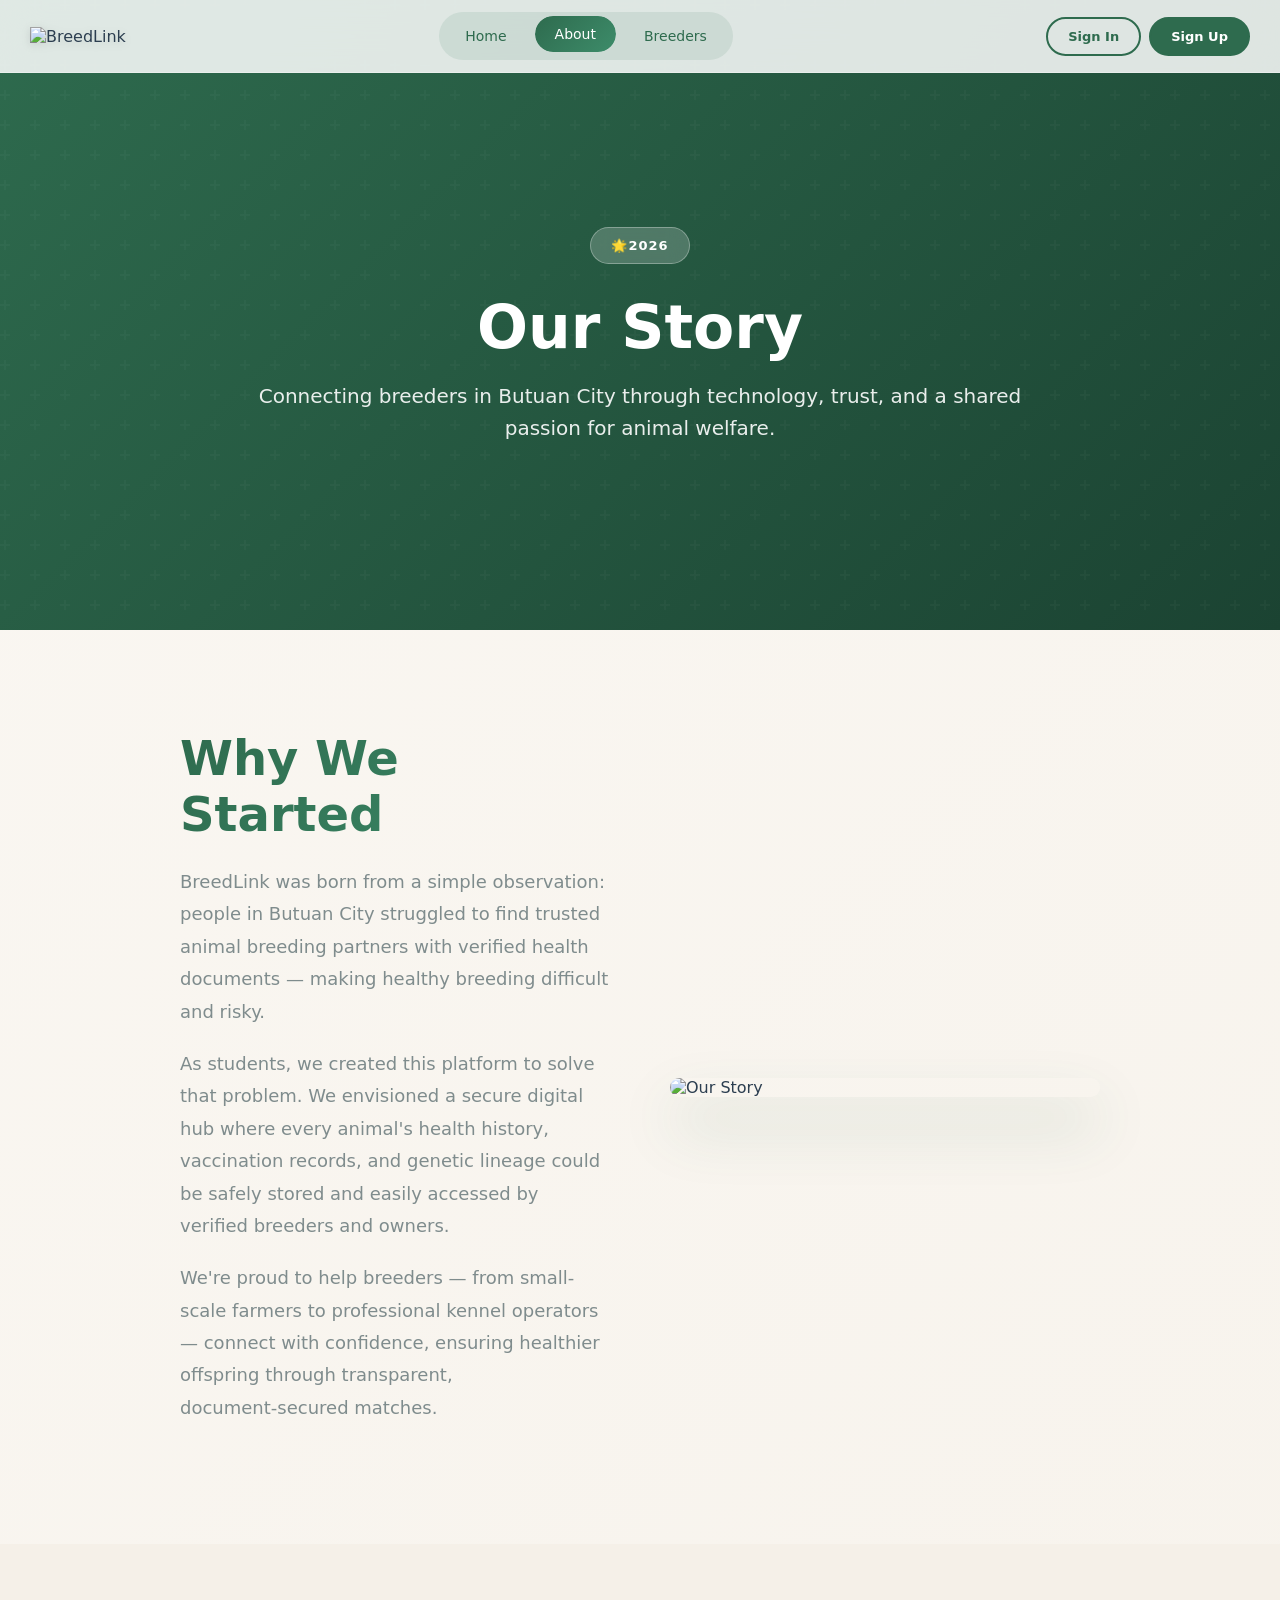
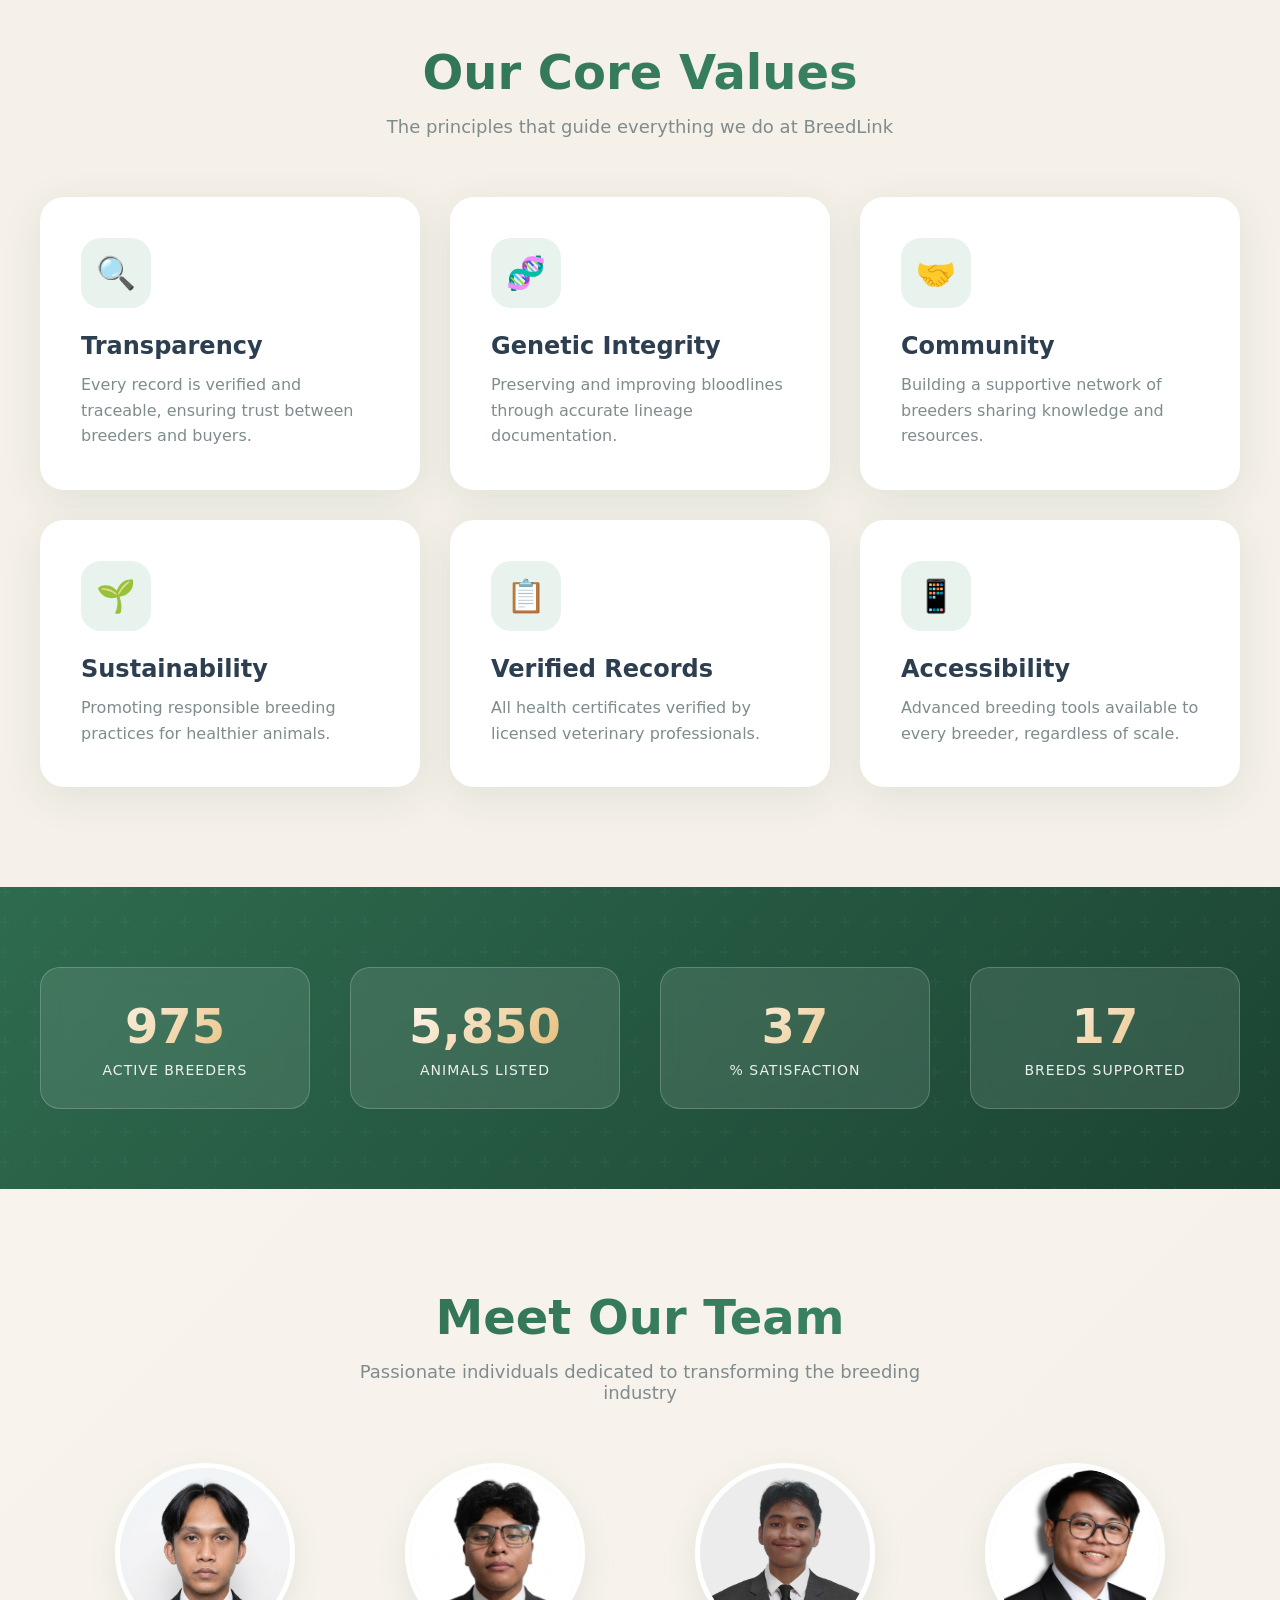
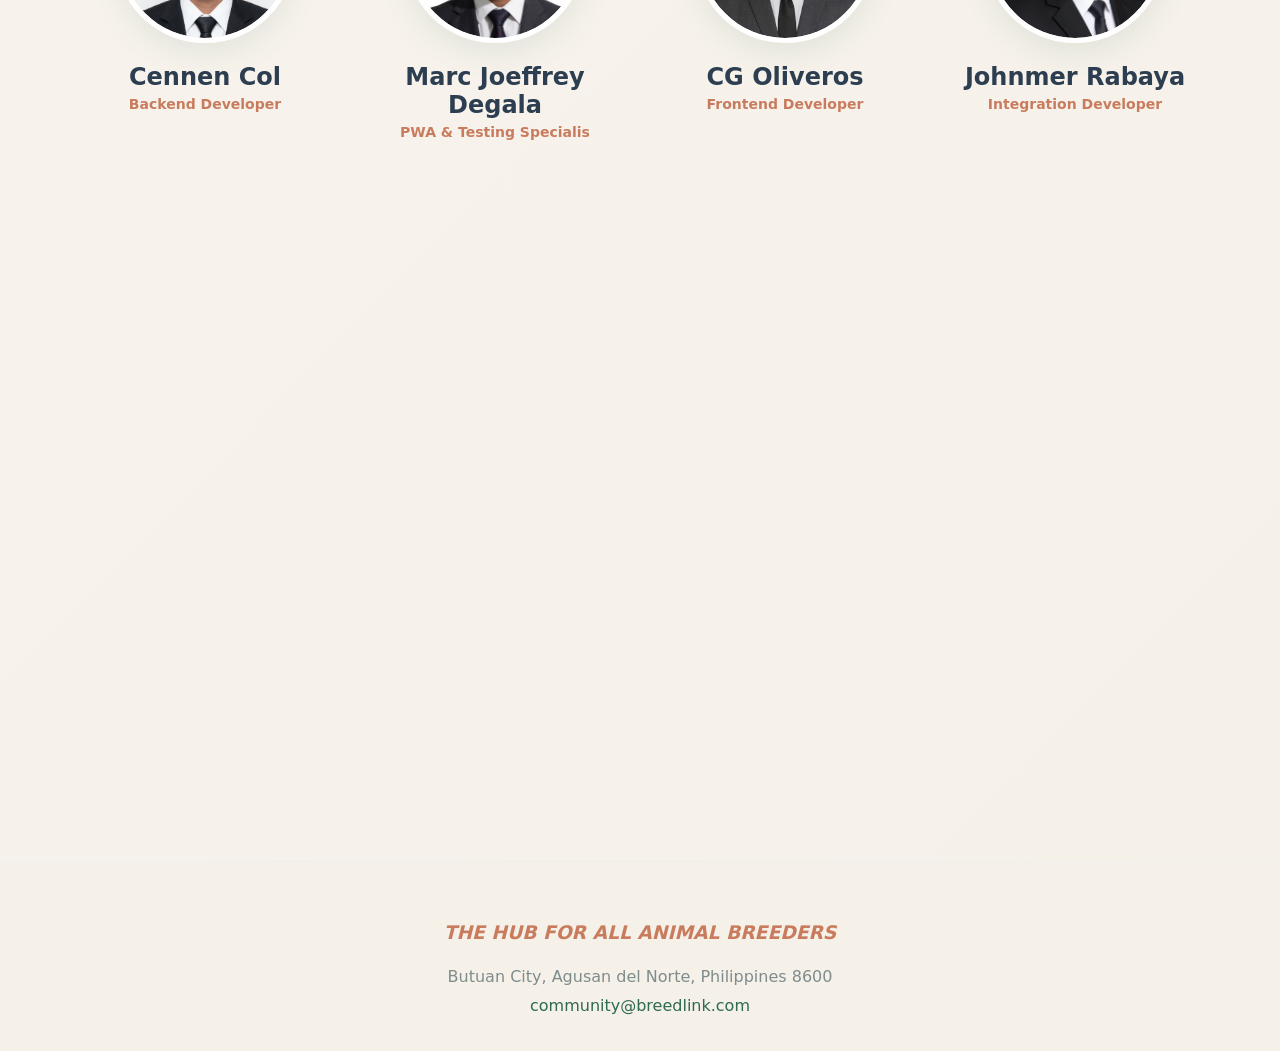
==== commit c2cf9e27: "Update about.html" ====
--- a/html/about.html
+++ b/html/about.html
@@ -206,7 +206,6 @@
     <div class="footer-content">
       <h3>THE HUB FOR ALL ANIMAL BREEDERS</h3>
       <p>Butuan City, Agusan del Norte, Philippines 8600<br>
-      <a href="tel:+6308581543211">+63 (085) 815-4321</a> • 
       <a href="mailto:community@breedlink.com">community@breedlink.com</a></p>
     </div>
   </footer>
@@ -215,4 +214,4 @@
   <script src="../js/general/auth.js"></script>
   <script src="../js/general/main.js"></script>
 </body>
-</html>+</html>
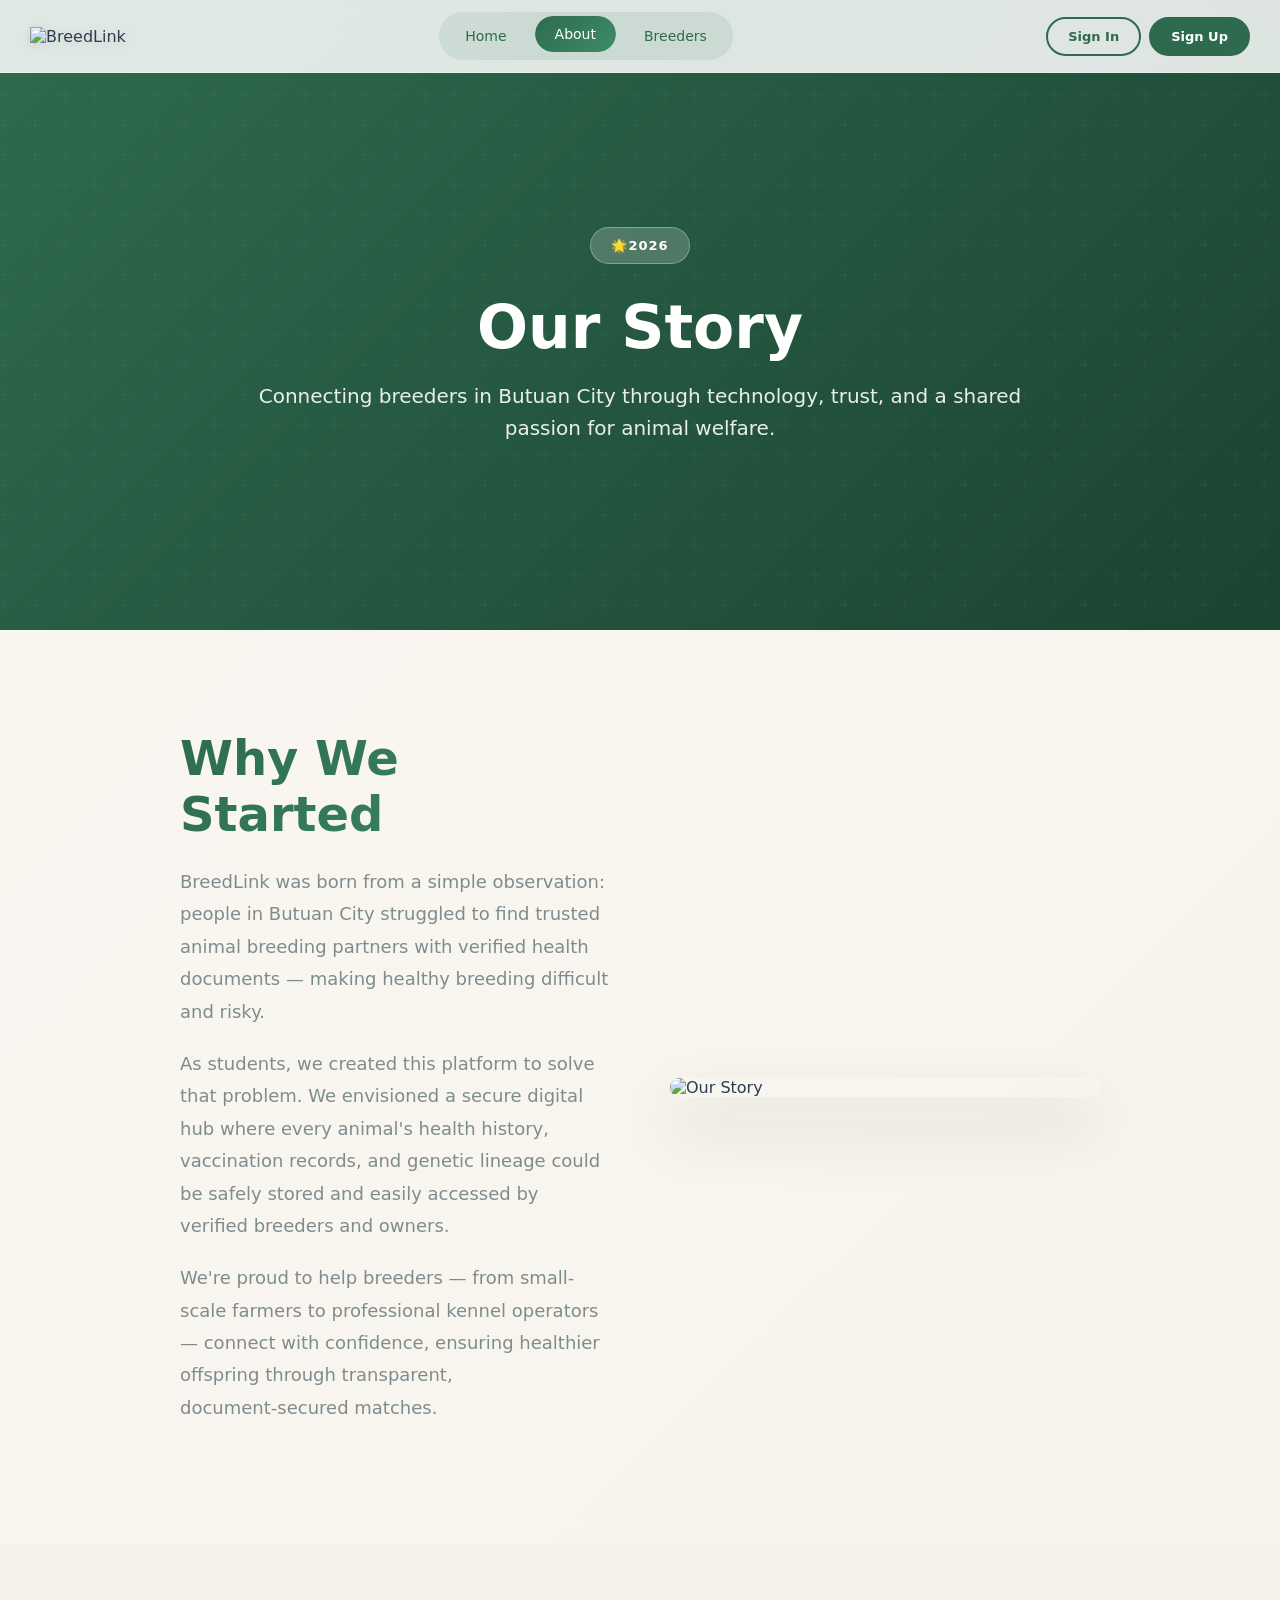
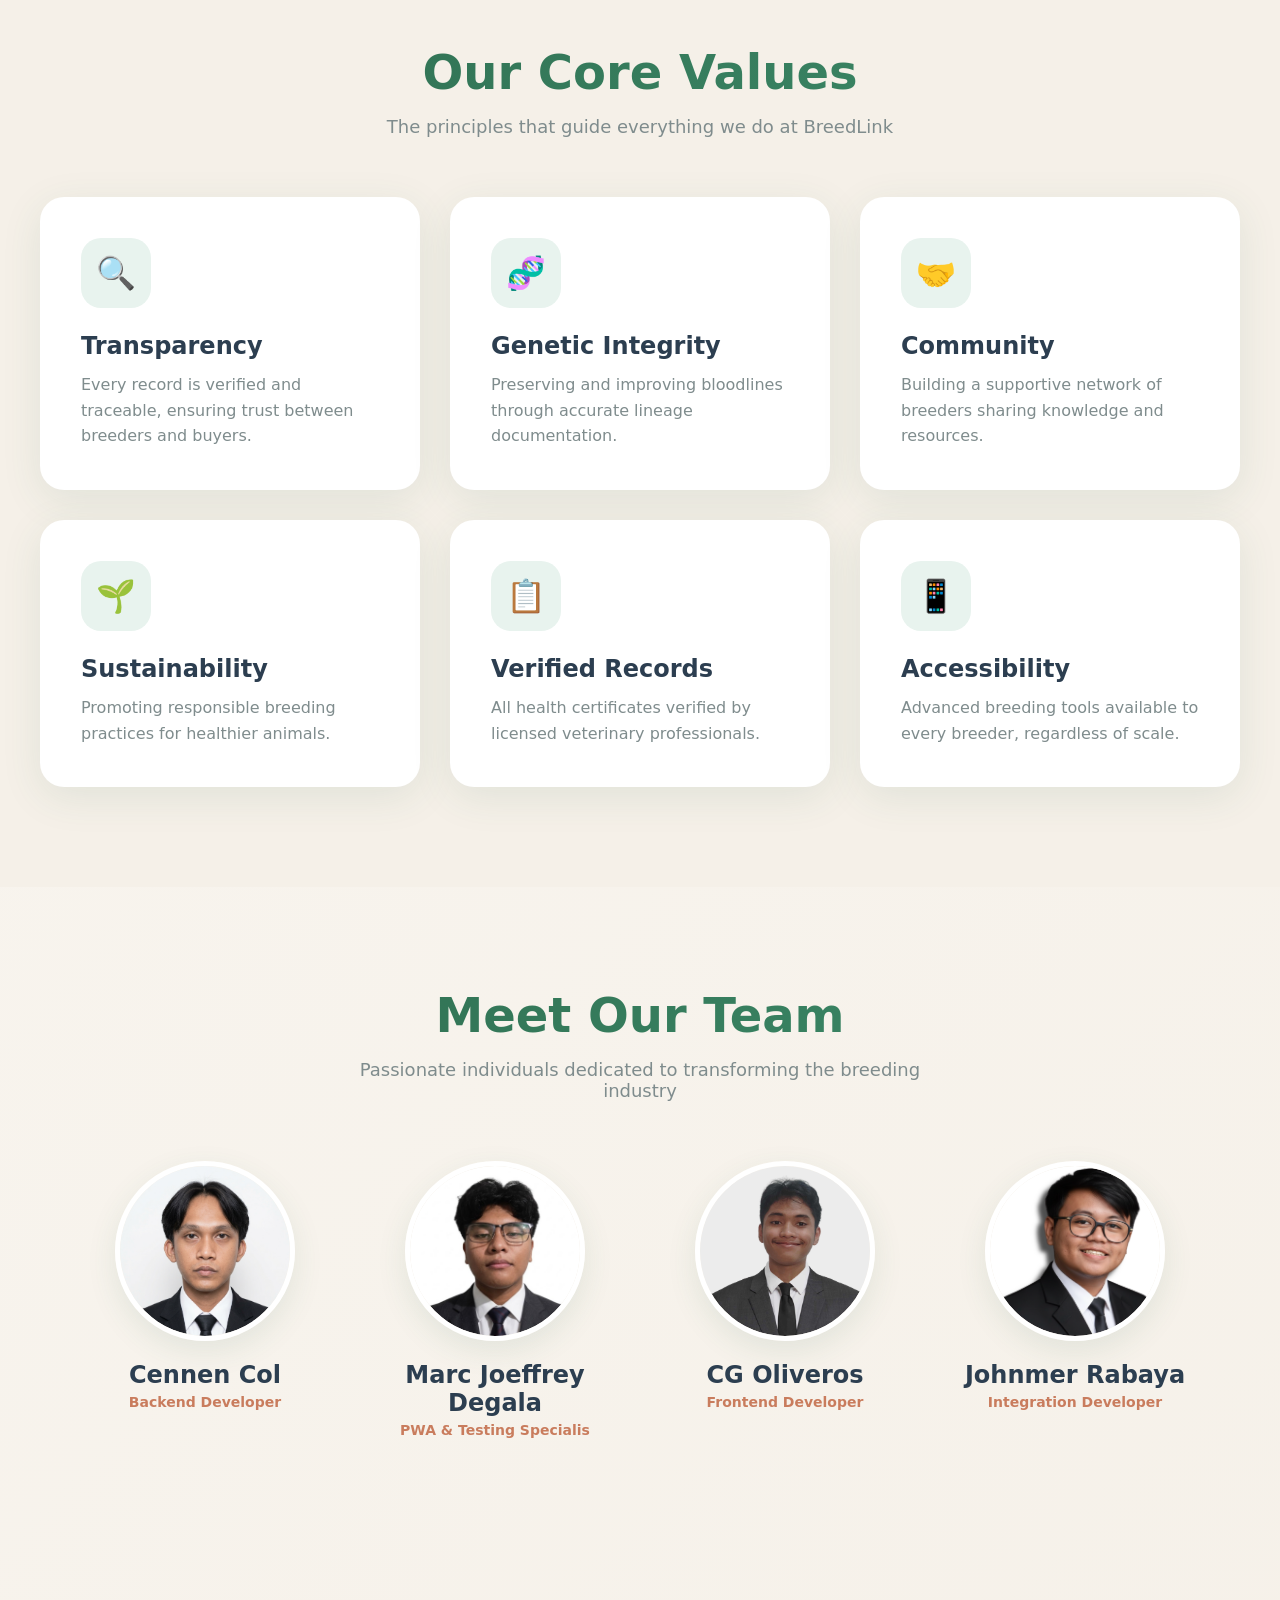
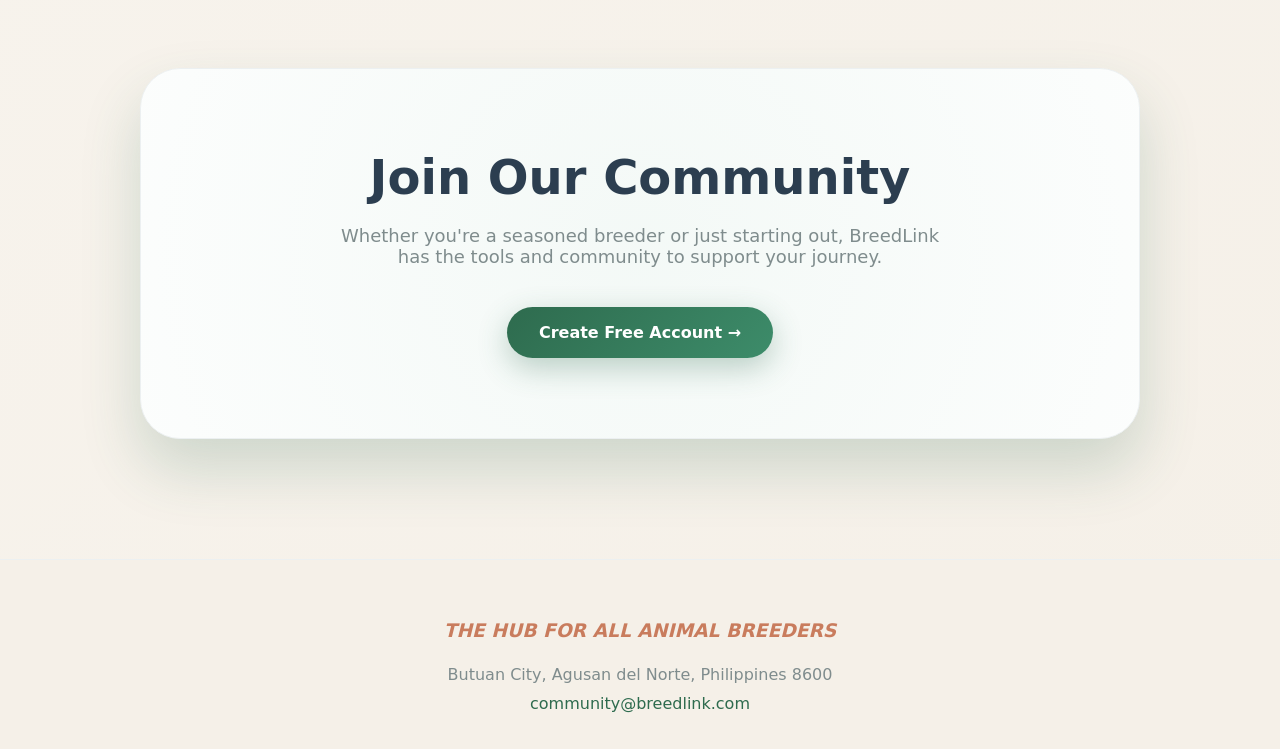
==== commit 19b10766: "Update about.html" ====
--- a/html/about.html
+++ b/html/about.html
@@ -137,26 +137,7 @@
       </div>
     </div>
   </section>
-  <section class="stats-section">
-    <div class="stats-grid">
-      <div class="stat-item reveal">
-        <div class="stat-number" data-target="2500">0</div>
-        <div class="stat-label">Active Breeders</div>
-      </div>
-      <div class="stat-item reveal">
-        <div class="stat-number" data-target="15000">0</div>
-        <div class="stat-label">Animals Listed</div>
-      </div>
-      <div class="stat-item reveal">
-        <div class="stat-number" data-target="98">0</div>
-        <div class="stat-label">% Satisfaction</div>
-      </div>
-      <div class="stat-item reveal">
-        <div class="stat-number" data-target="45">0</div>
-        <div class="stat-label">Breeds Supported</div>
-      </div>
-    </div>
-  </section>
+
   <section class="team-section">
     <div class="section-header reveal">
       <h2>Meet Our Team</h2>
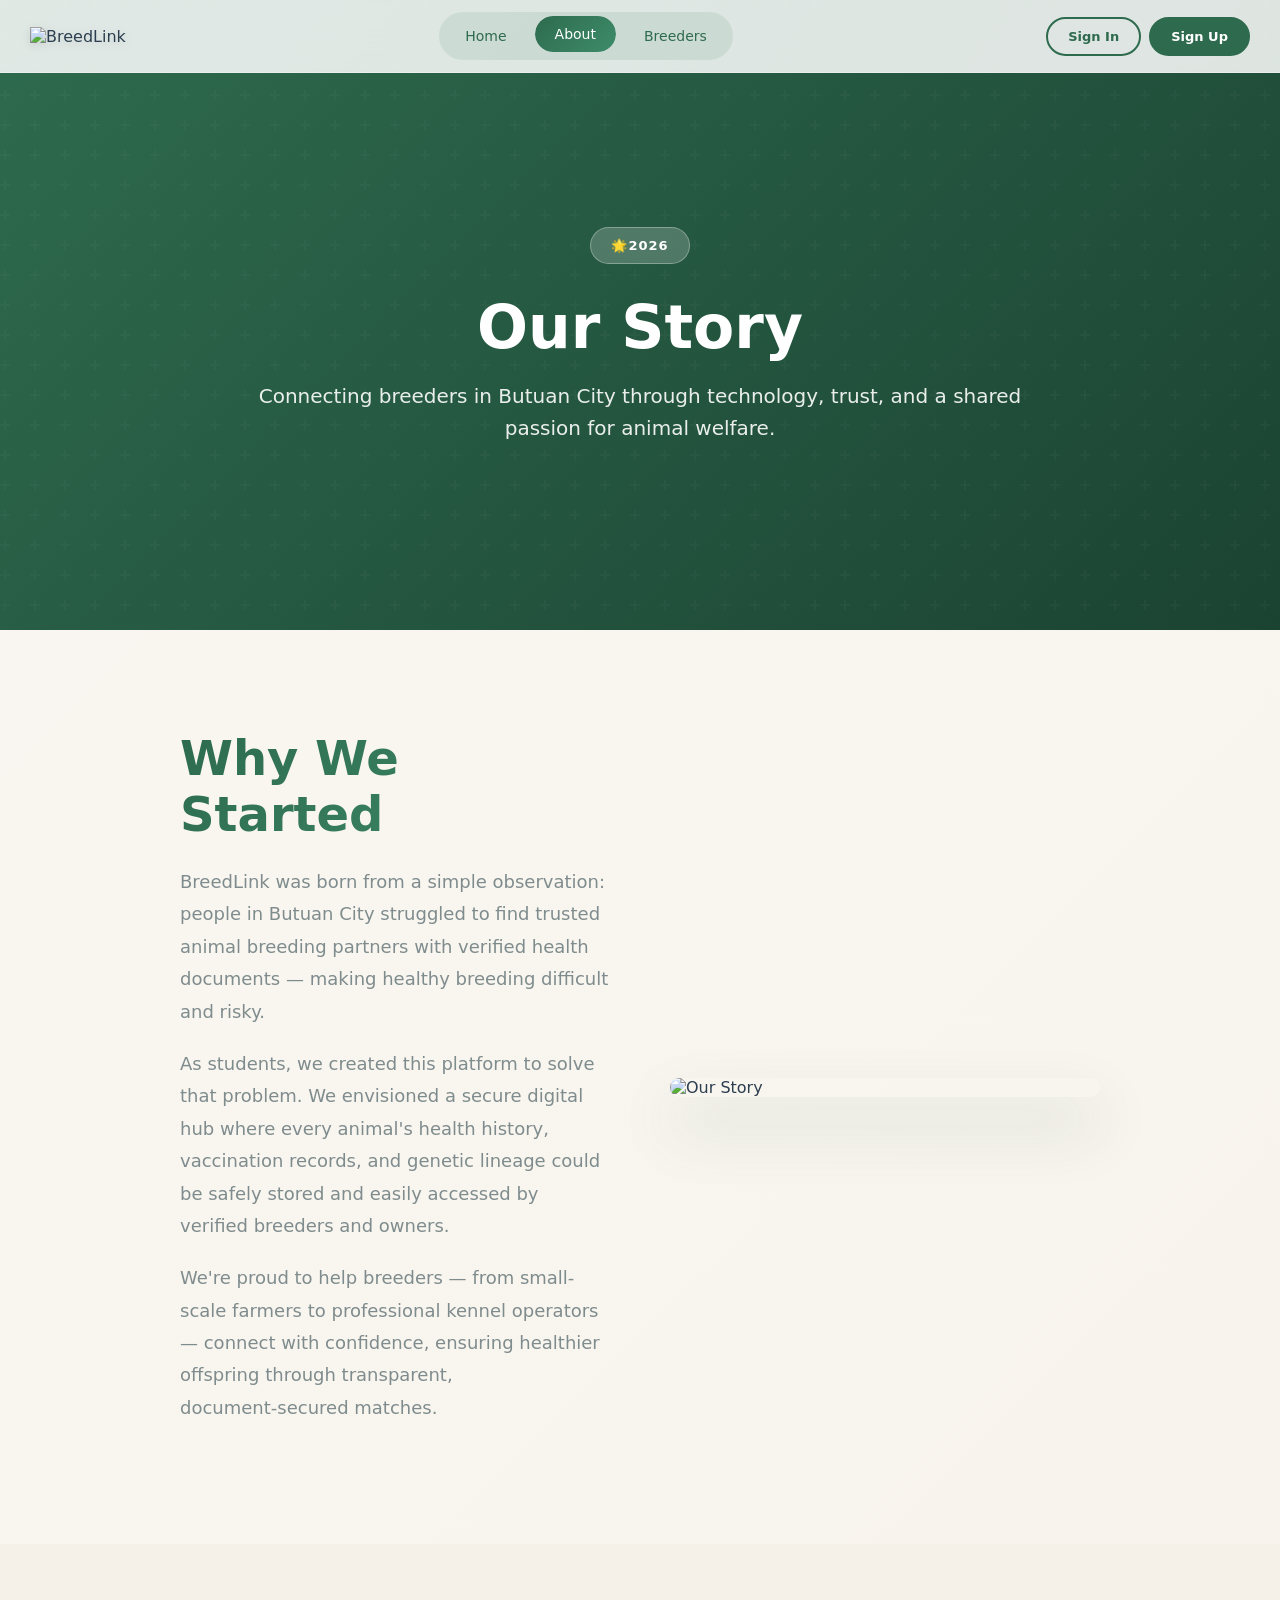
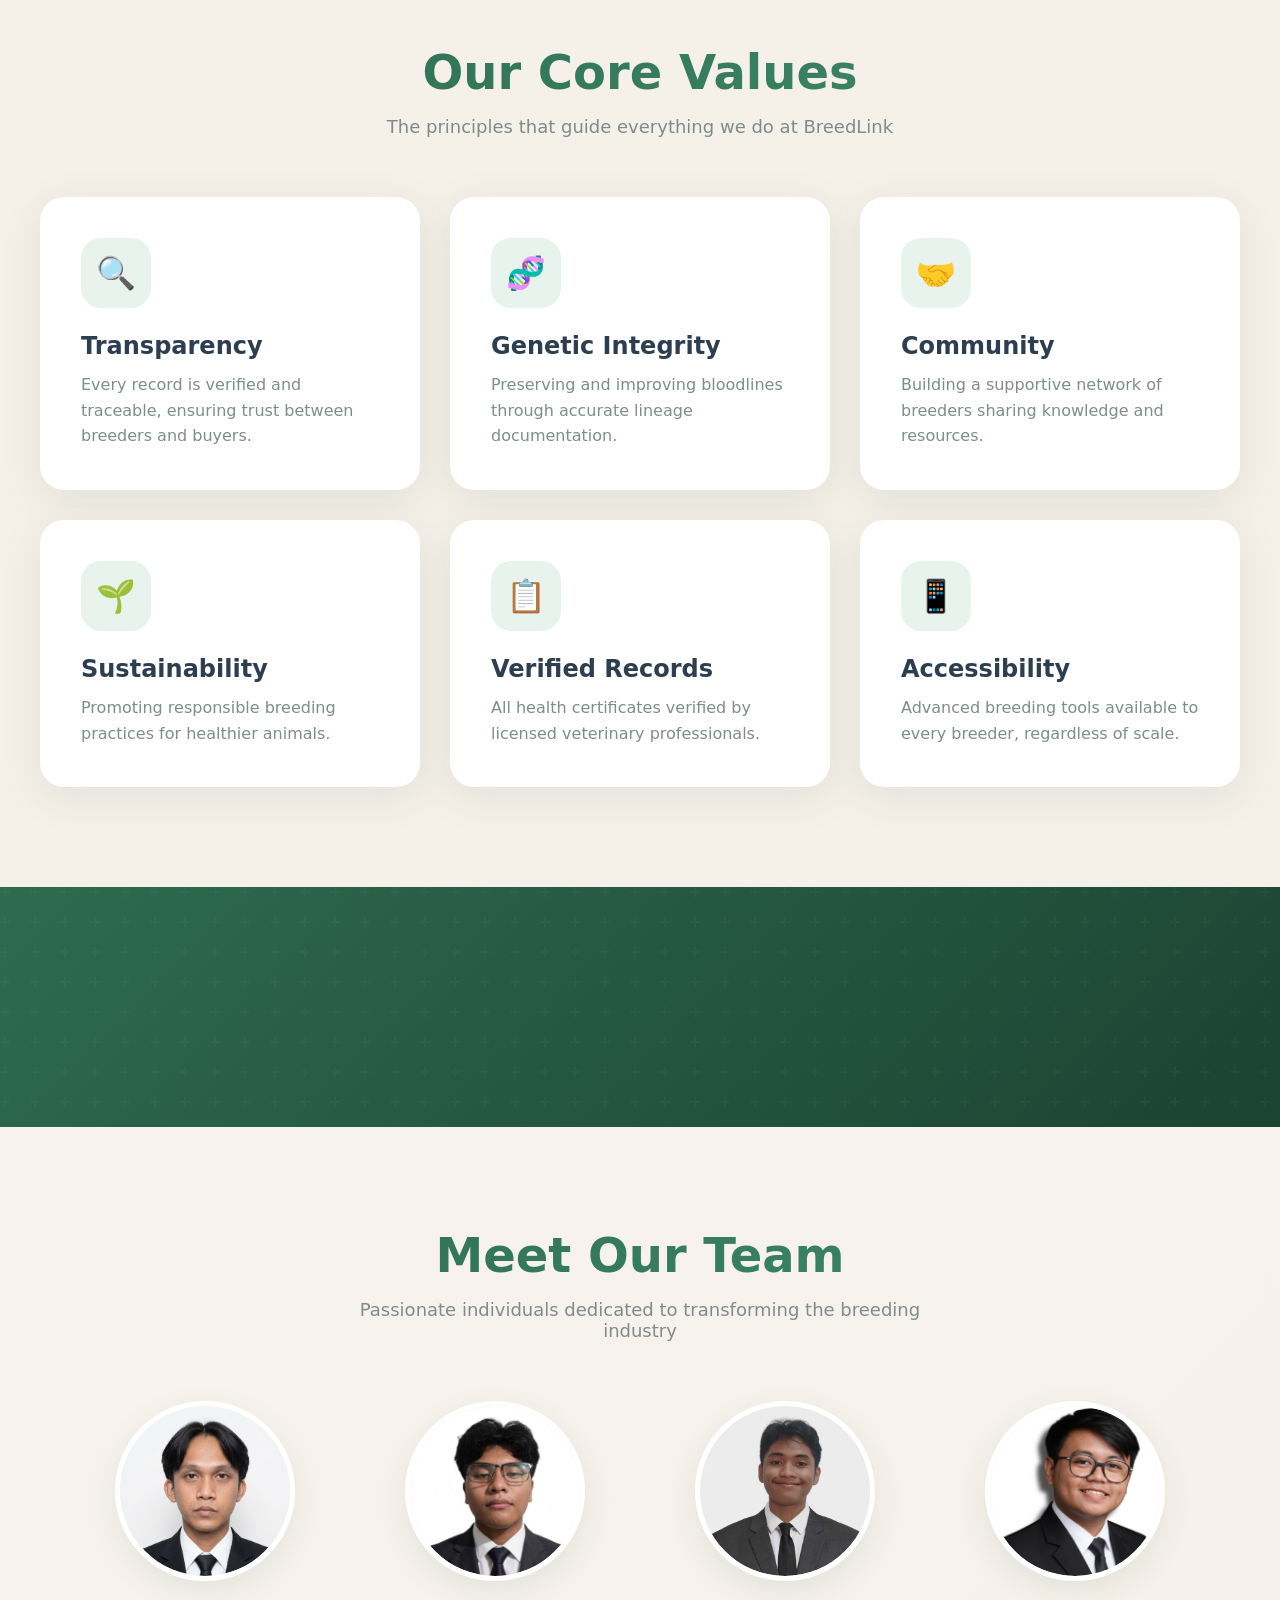
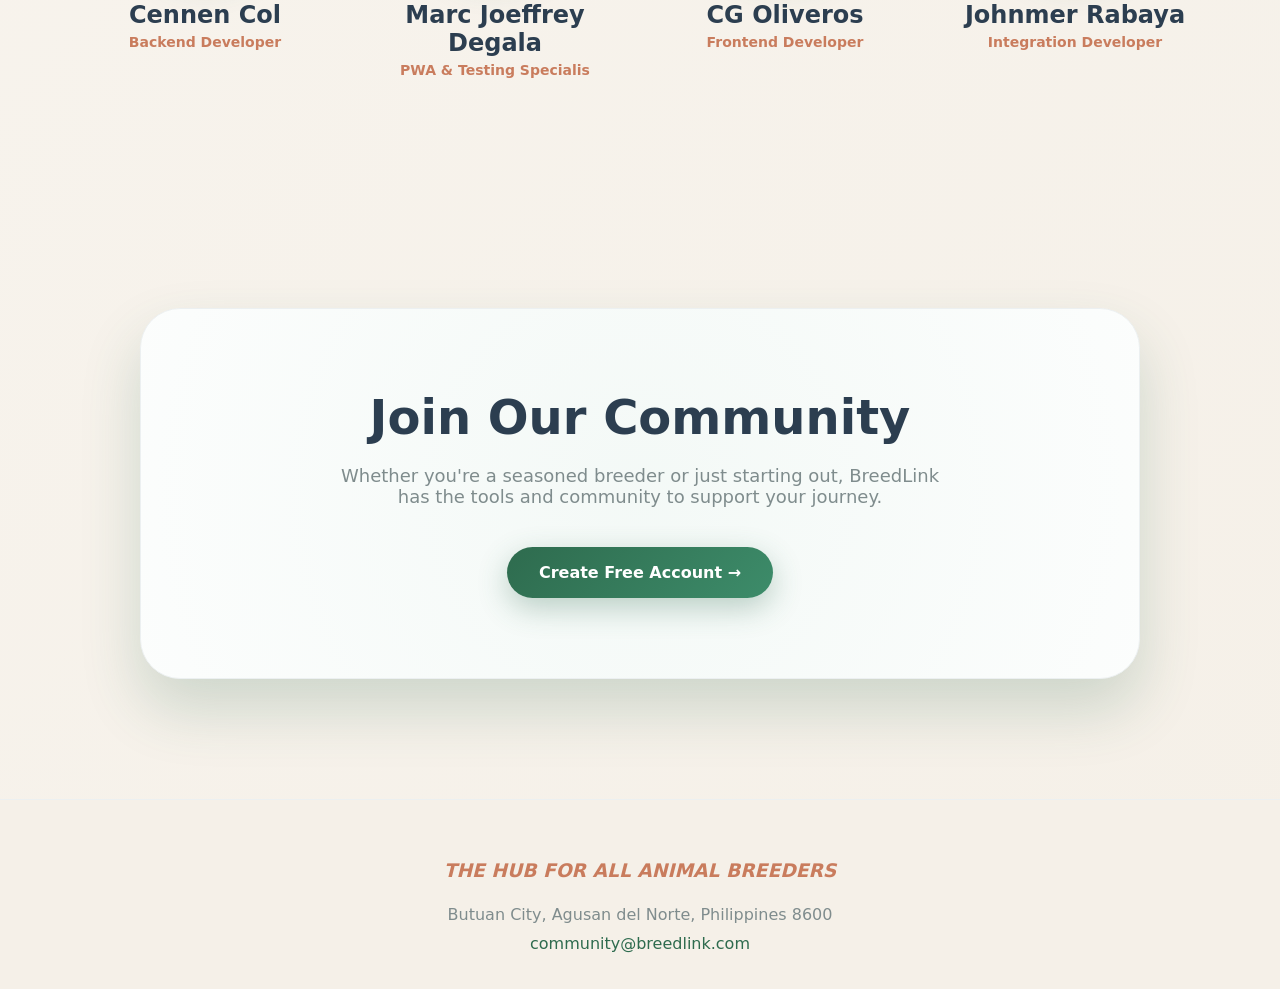
==== commit a0b2d584: "Update about.html" ====
--- a/html/about.html
+++ b/html/about.html
@@ -137,7 +137,9 @@
       </div>
     </div>
   </section>
-
+   <section class="stats-section">
+    <div class="stats-container" style="min-height: 80px;"></div>
+   </section>
   <section class="team-section">
     <div class="section-header reveal">
       <h2>Meet Our Team</h2>
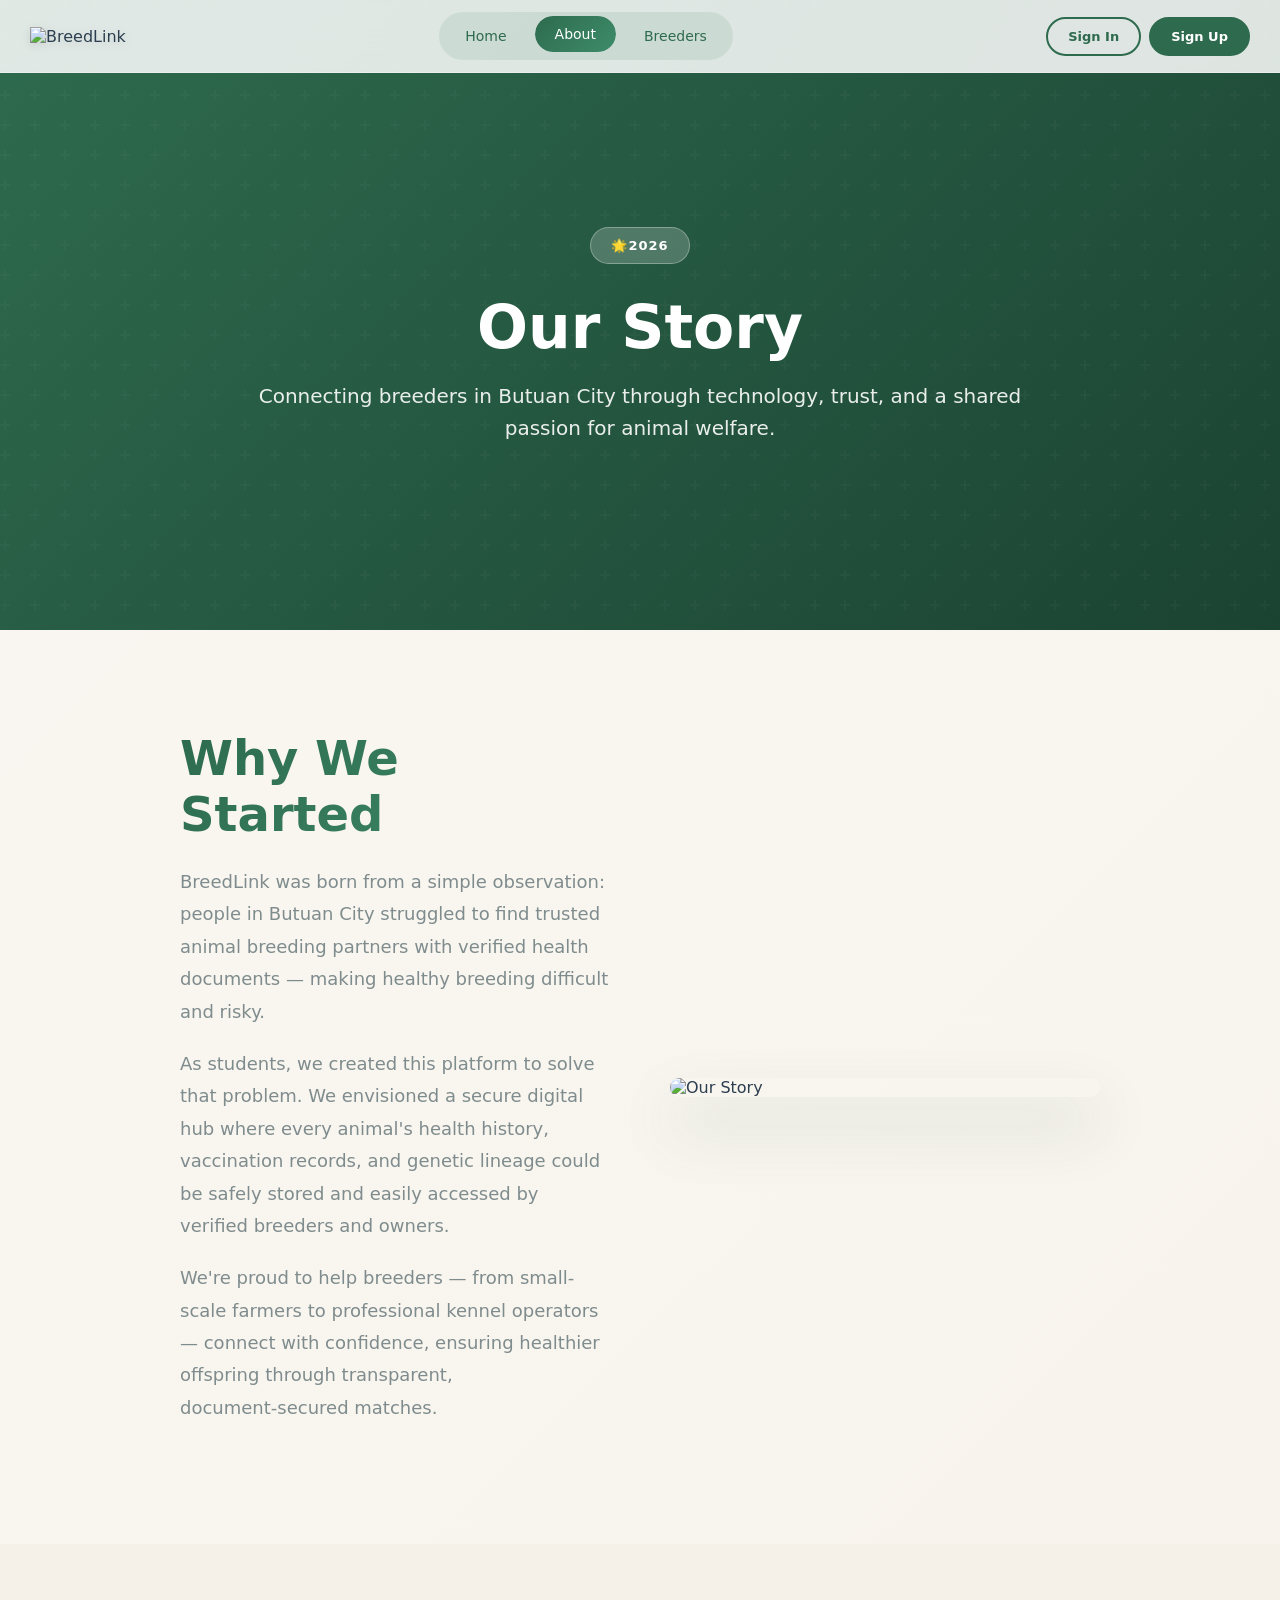
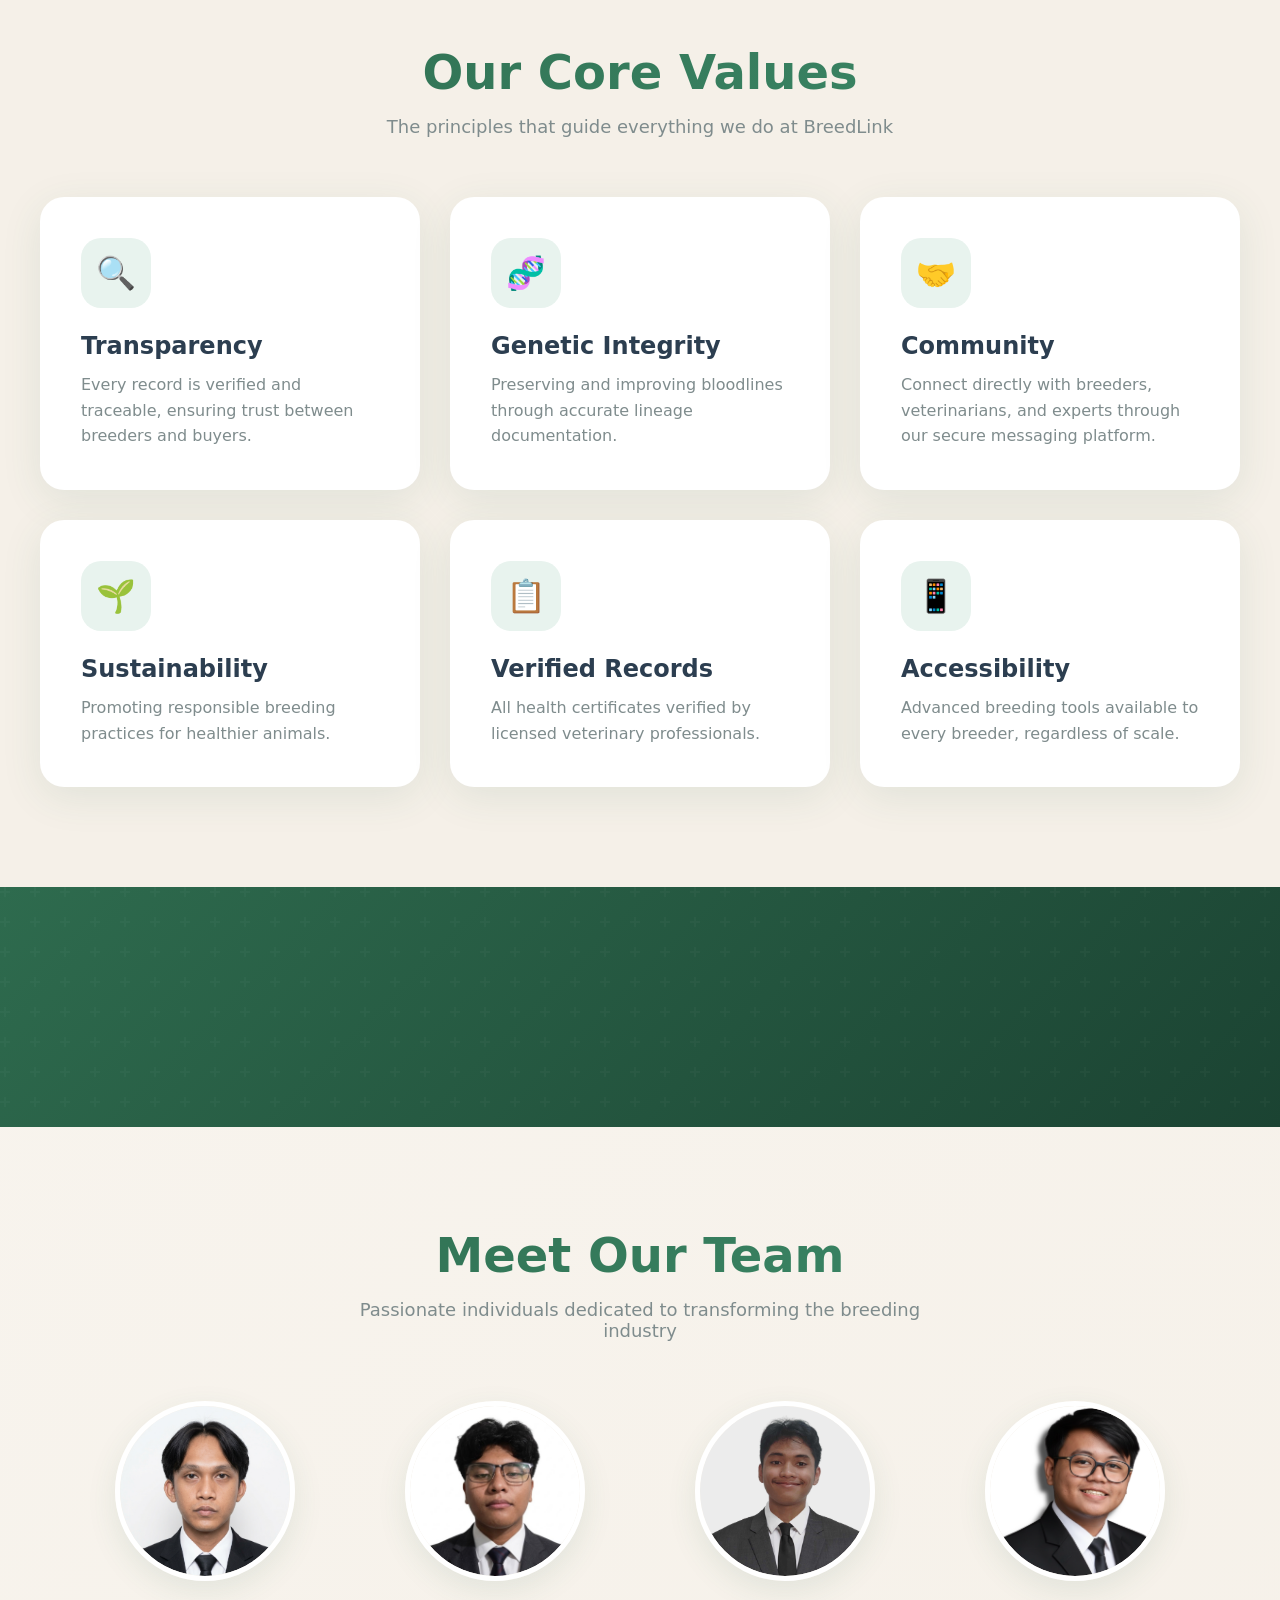
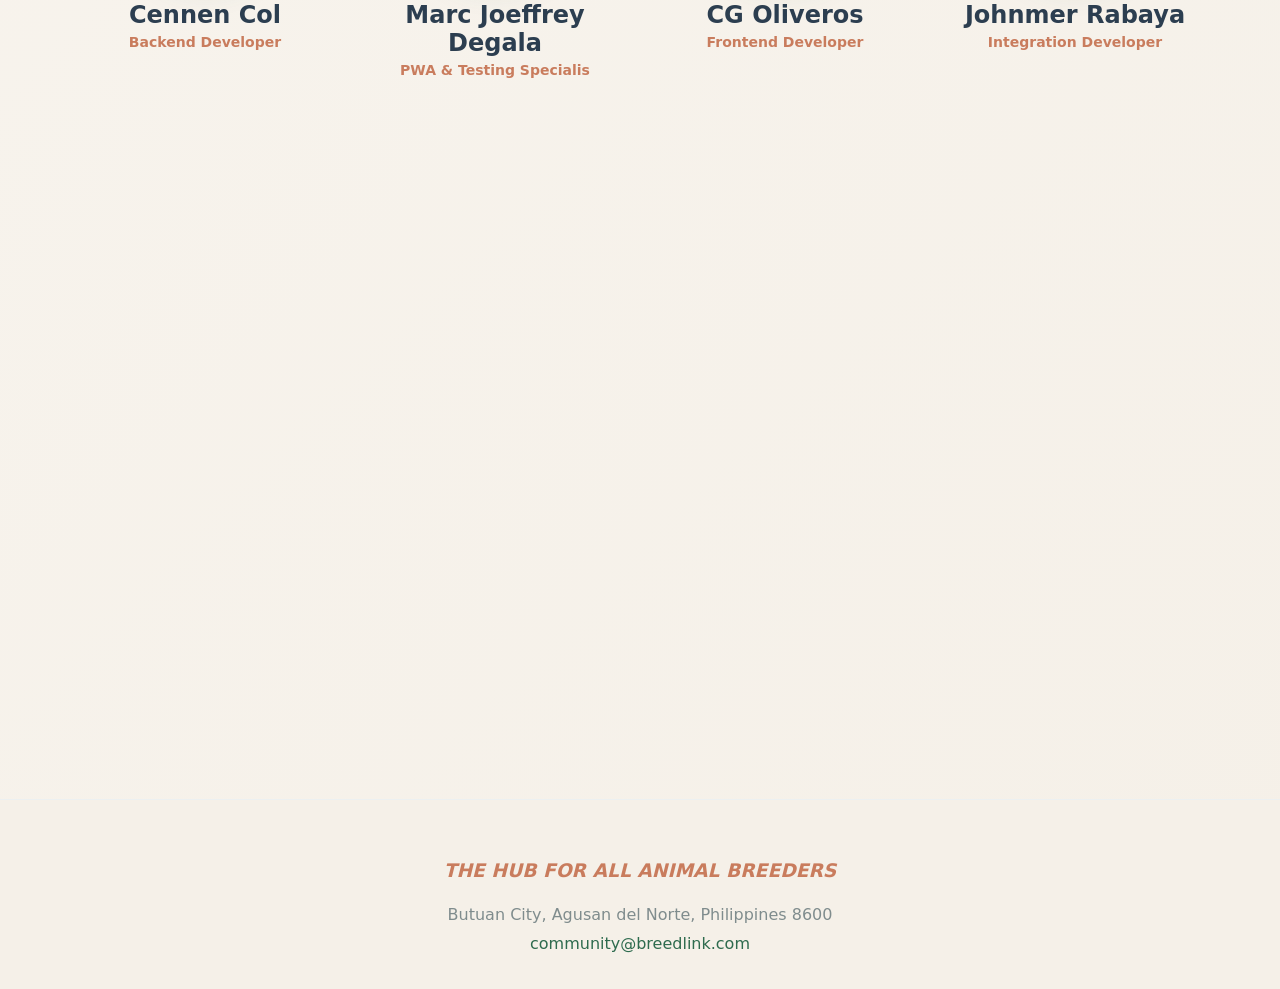
==== commit a387ab5a: "Update about.html" ====
--- a/html/about.html
+++ b/html/about.html
@@ -118,7 +118,7 @@
       <div class="value-card reveal">
         <div class="value-icon">🤝</div>
         <h3>Community</h3>
-        <p>Building a supportive network of breeders sharing knowledge and resources.</p>
+        <p>Connect directly with breeders, veterinarians, and experts through our secure messaging platform.</p>
       </div>
       <div class="value-card reveal">
         <div class="value-icon">🌱</div>
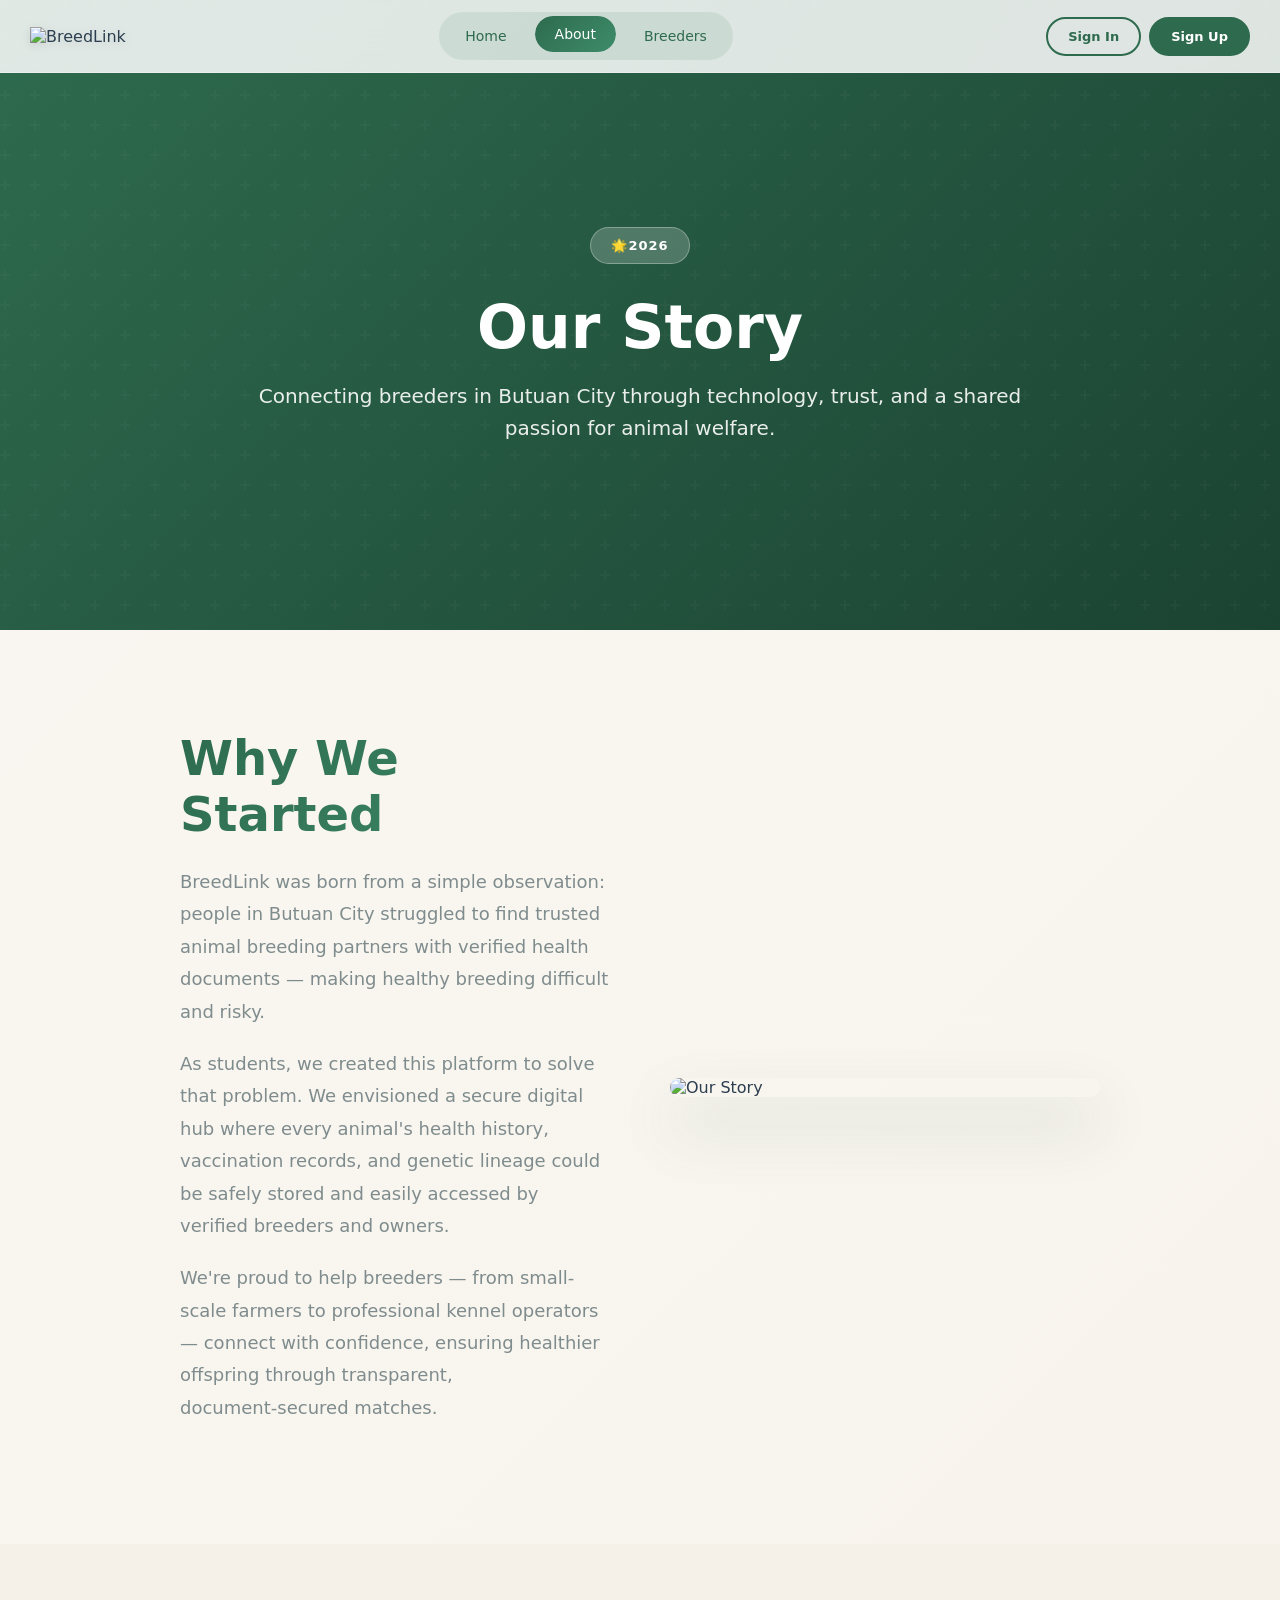
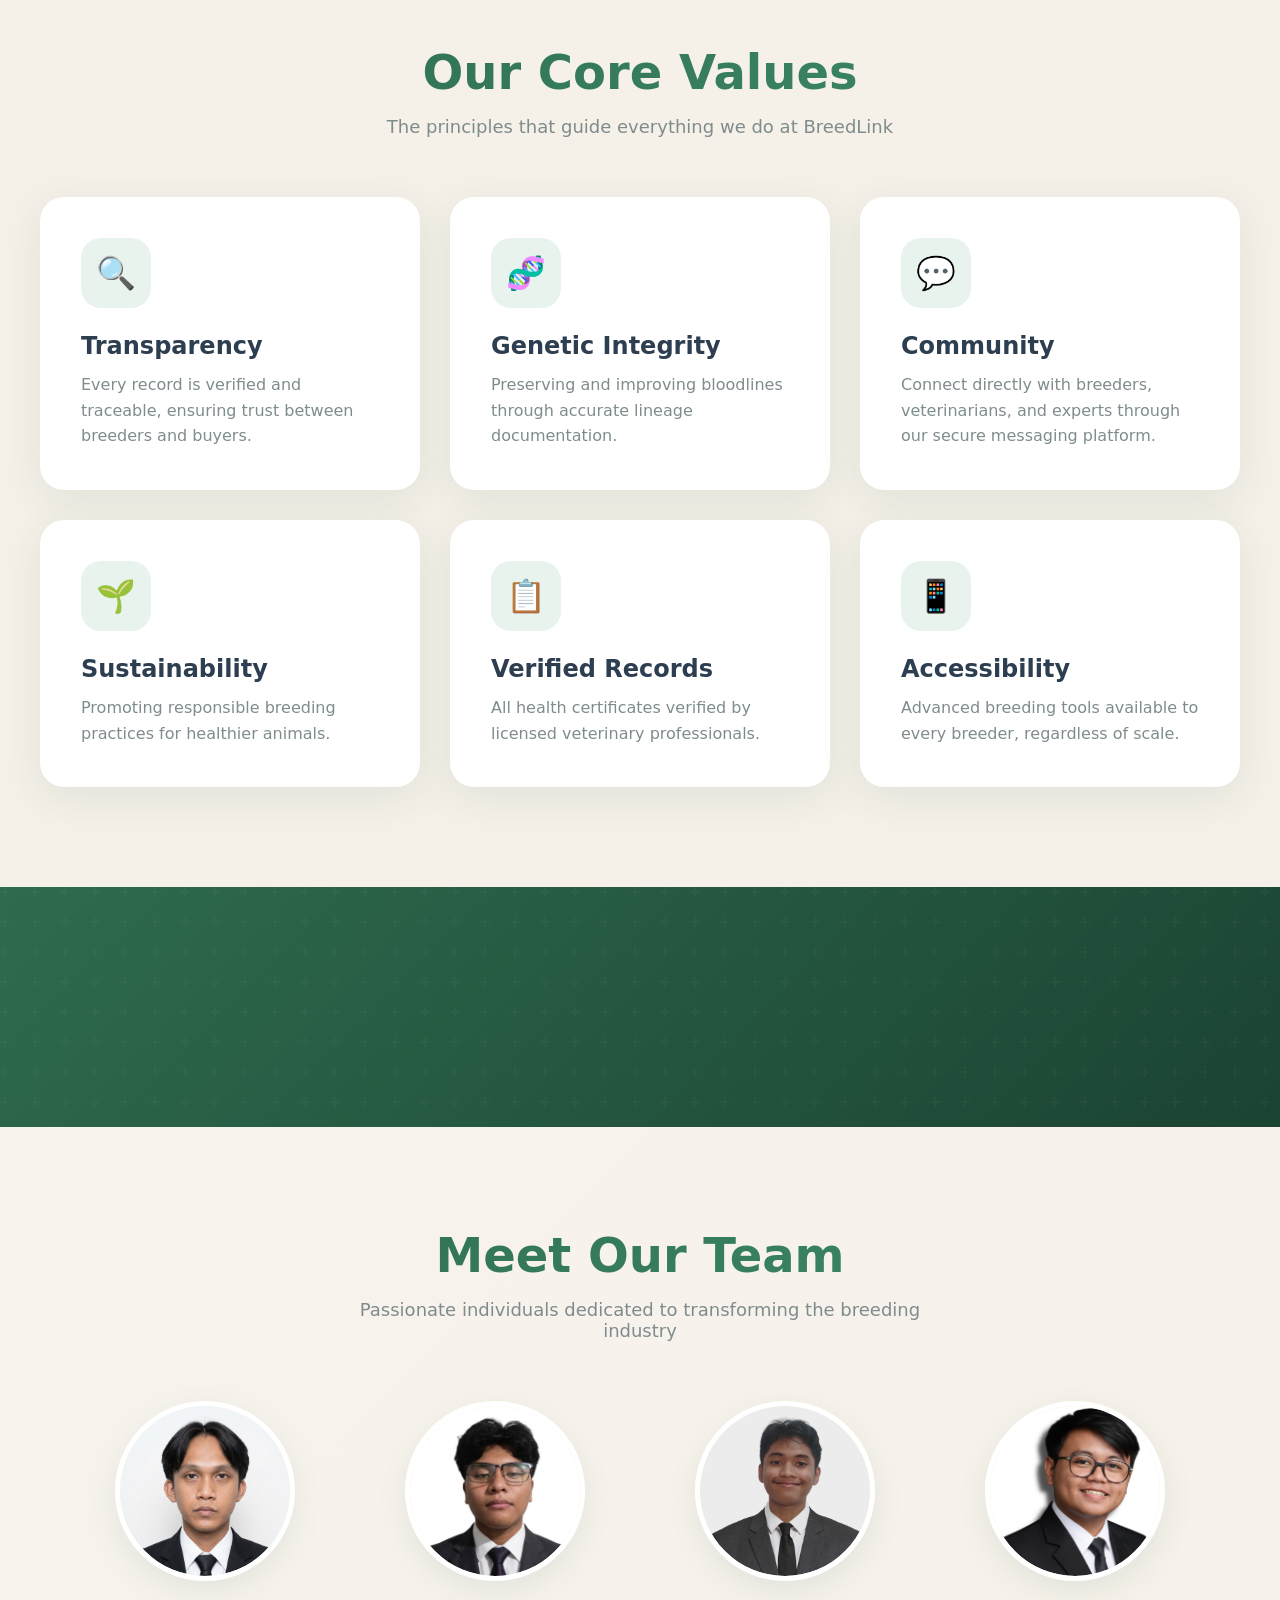
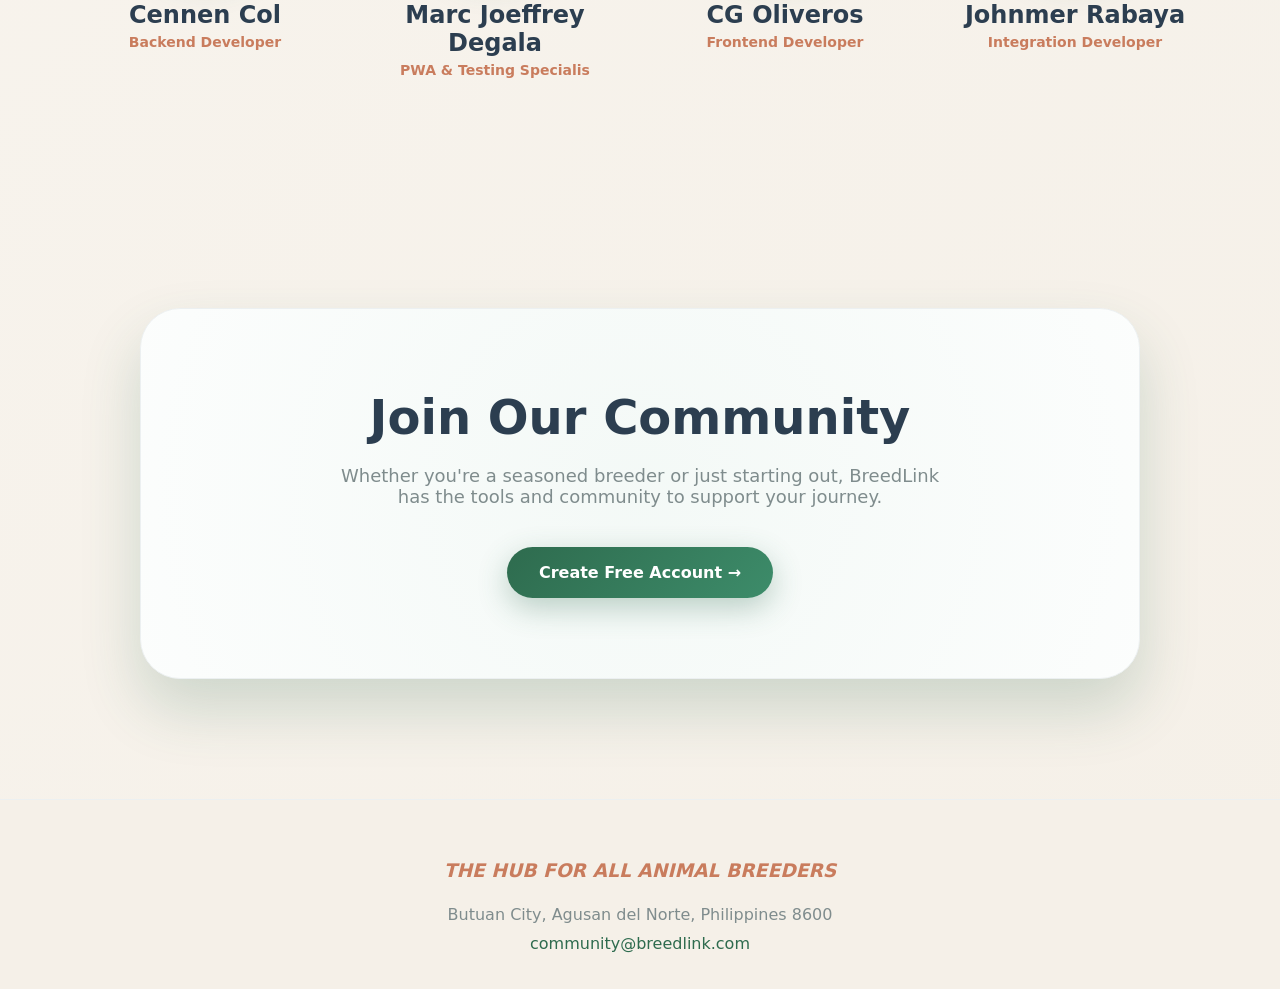
==== commit a7ebcf69: "Update about.html" ====
--- a/html/about.html
+++ b/html/about.html
@@ -116,7 +116,7 @@
         <p>Preserving and improving bloodlines through accurate lineage documentation.</p>
       </div>
       <div class="value-card reveal">
-        <div class="value-icon">🤝</div>
+        <div class="value-icon">💬</div>
         <h3>Community</h3>
         <p>Connect directly with breeders, veterinarians, and experts through our secure messaging platform.</p>
       </div>
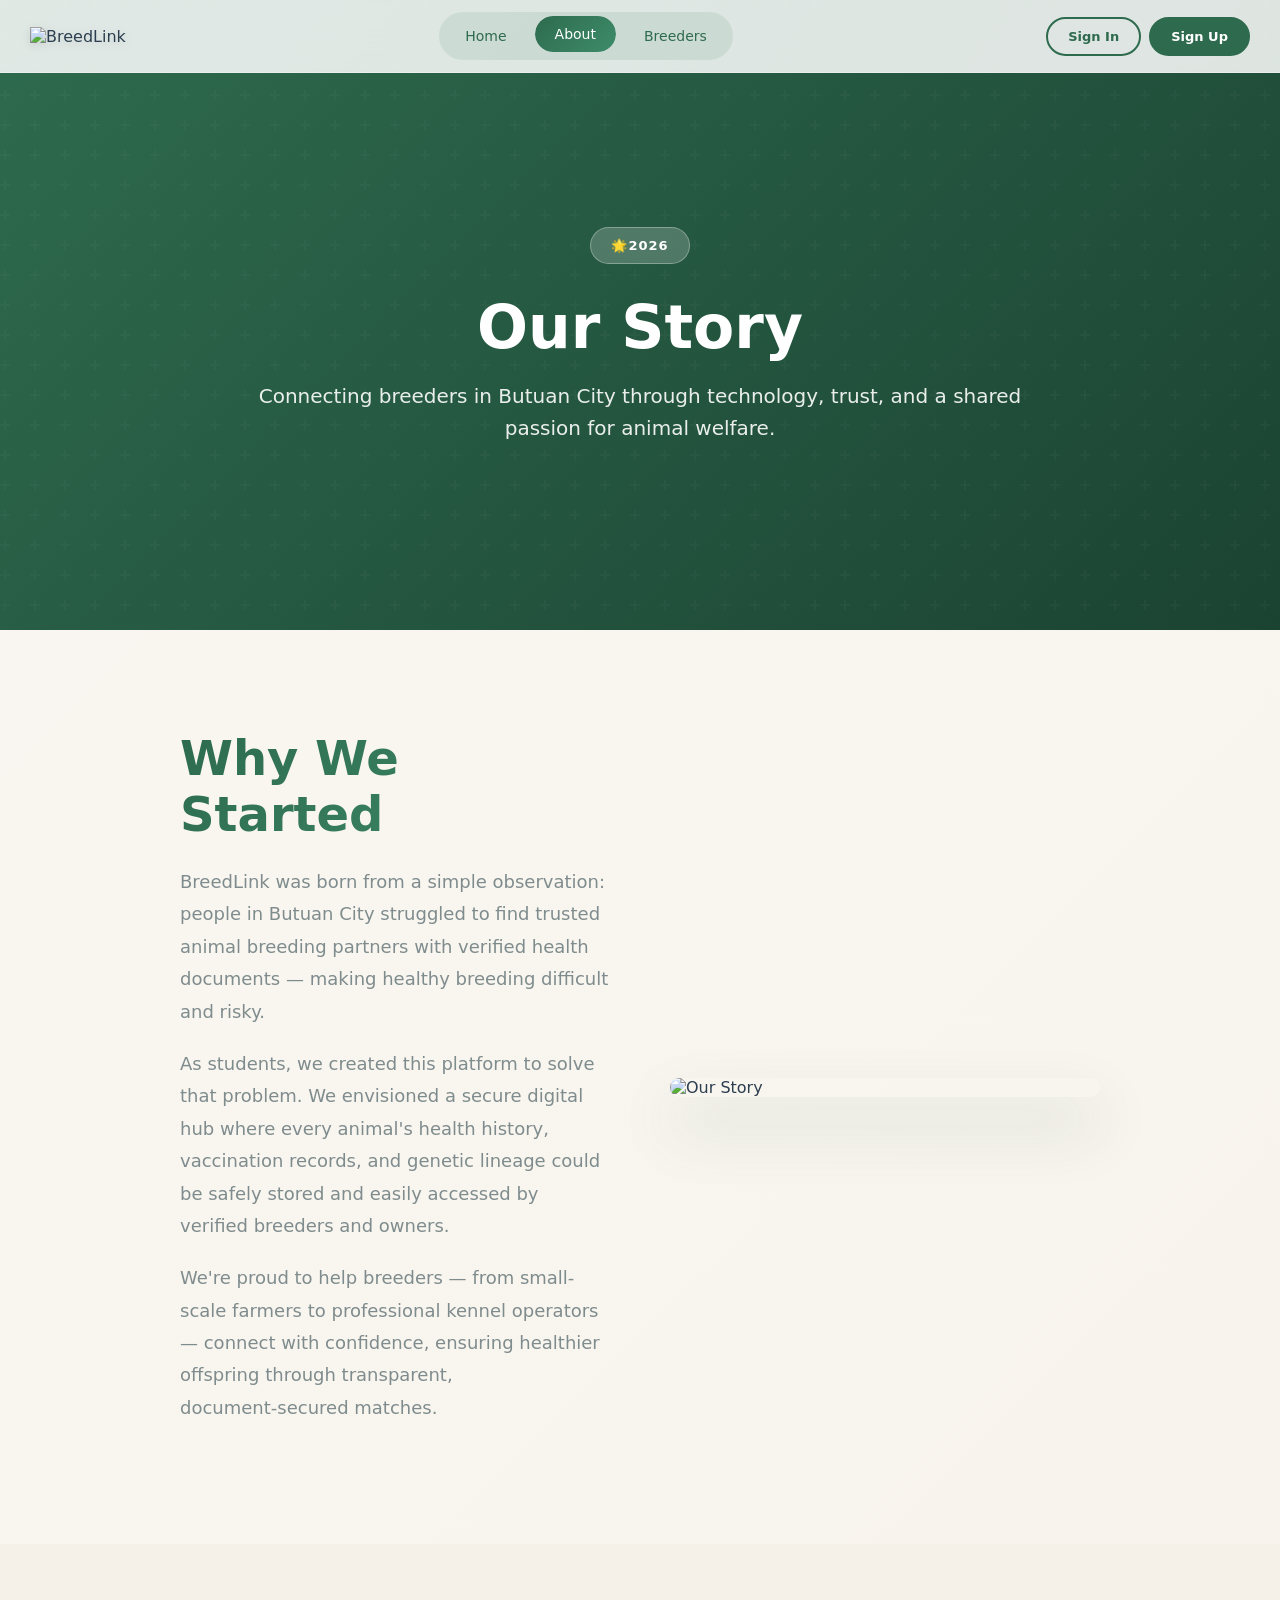
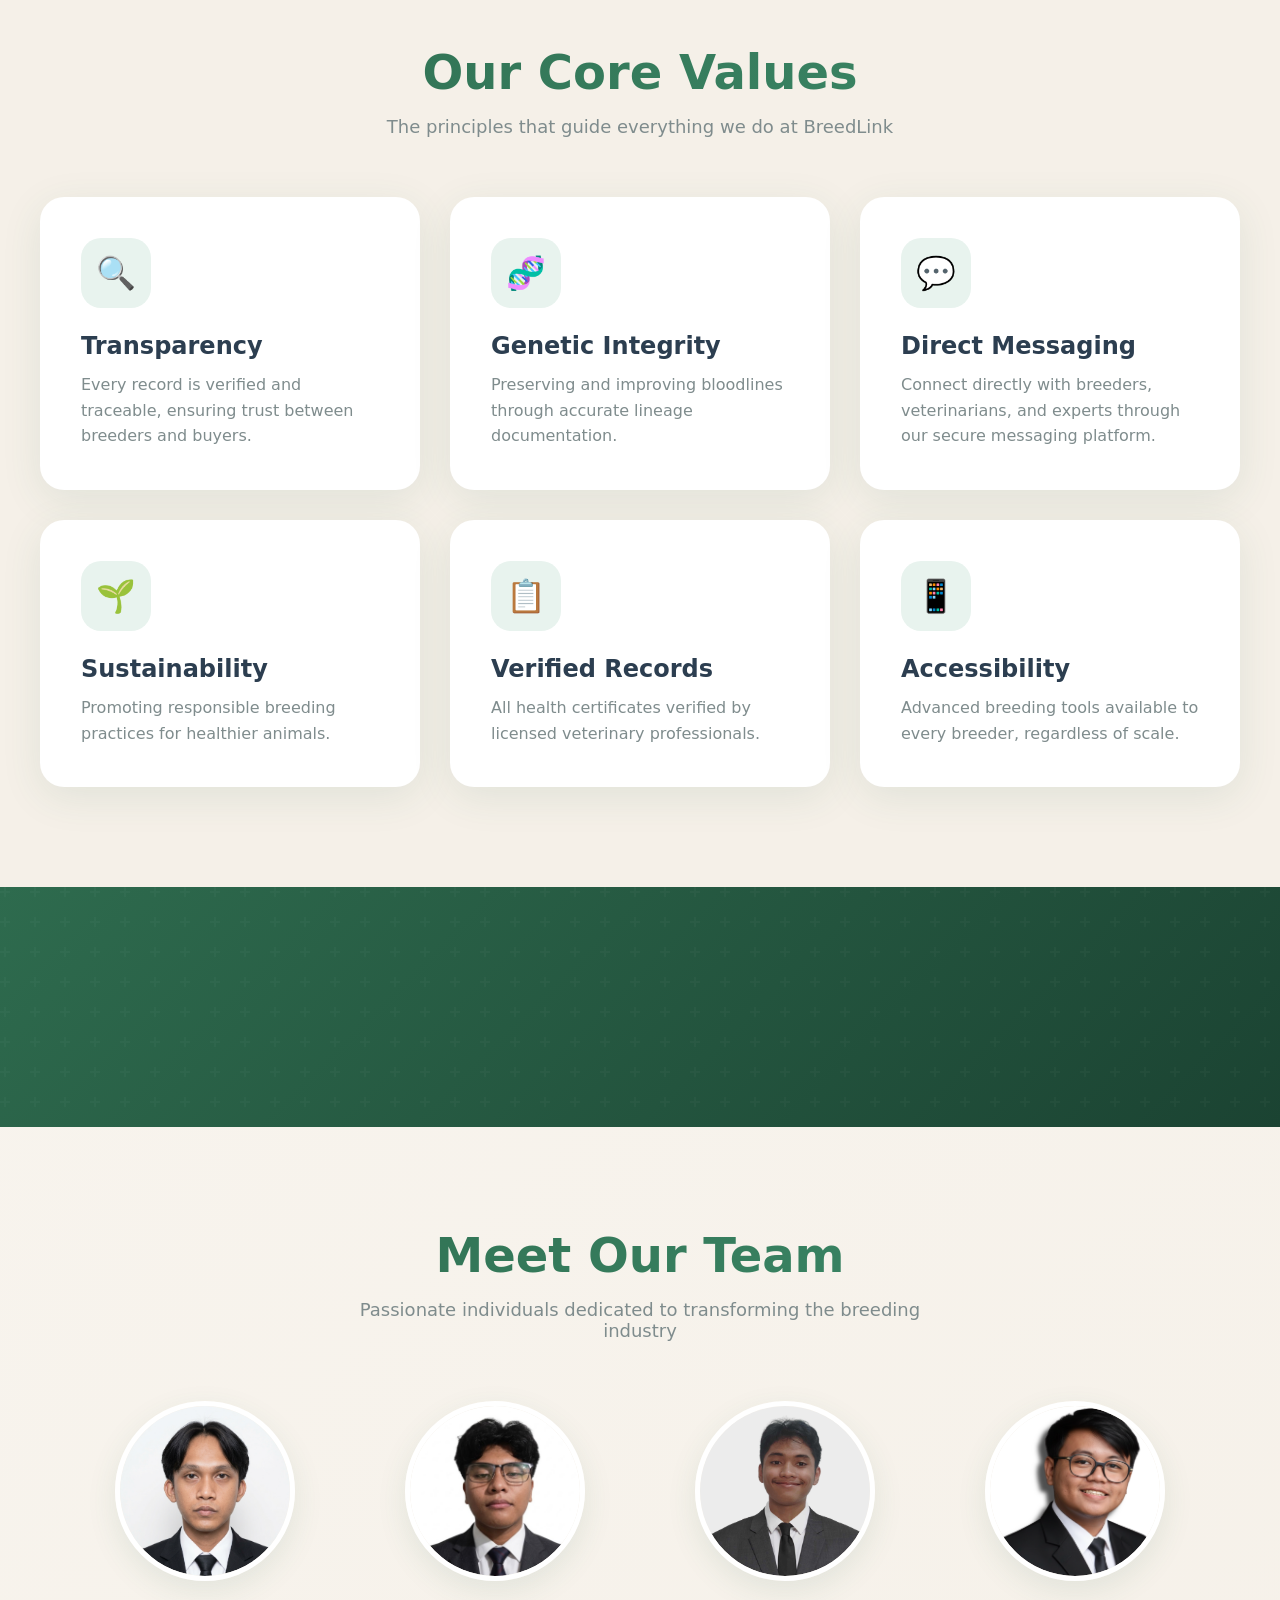
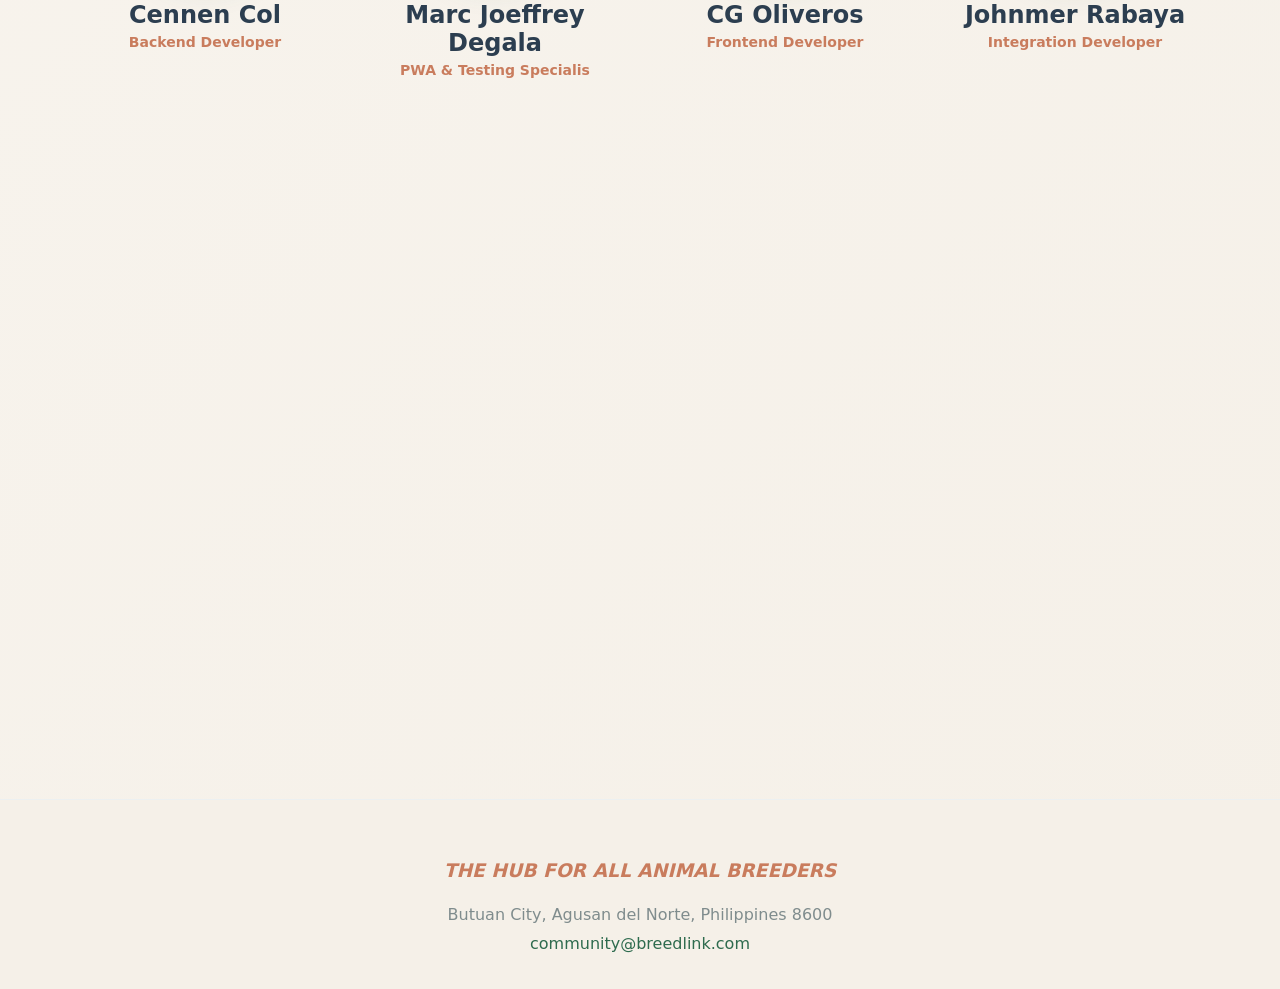
==== commit b495509a: "Update about.html" ====
--- a/html/about.html
+++ b/html/about.html
@@ -117,7 +117,7 @@
       </div>
       <div class="value-card reveal">
         <div class="value-icon">💬</div>
-        <h3>Community</h3>
+        <h3>Direct Messaging</h3>
         <p>Connect directly with breeders, veterinarians, and experts through our secure messaging platform.</p>
       </div>
       <div class="value-card reveal">
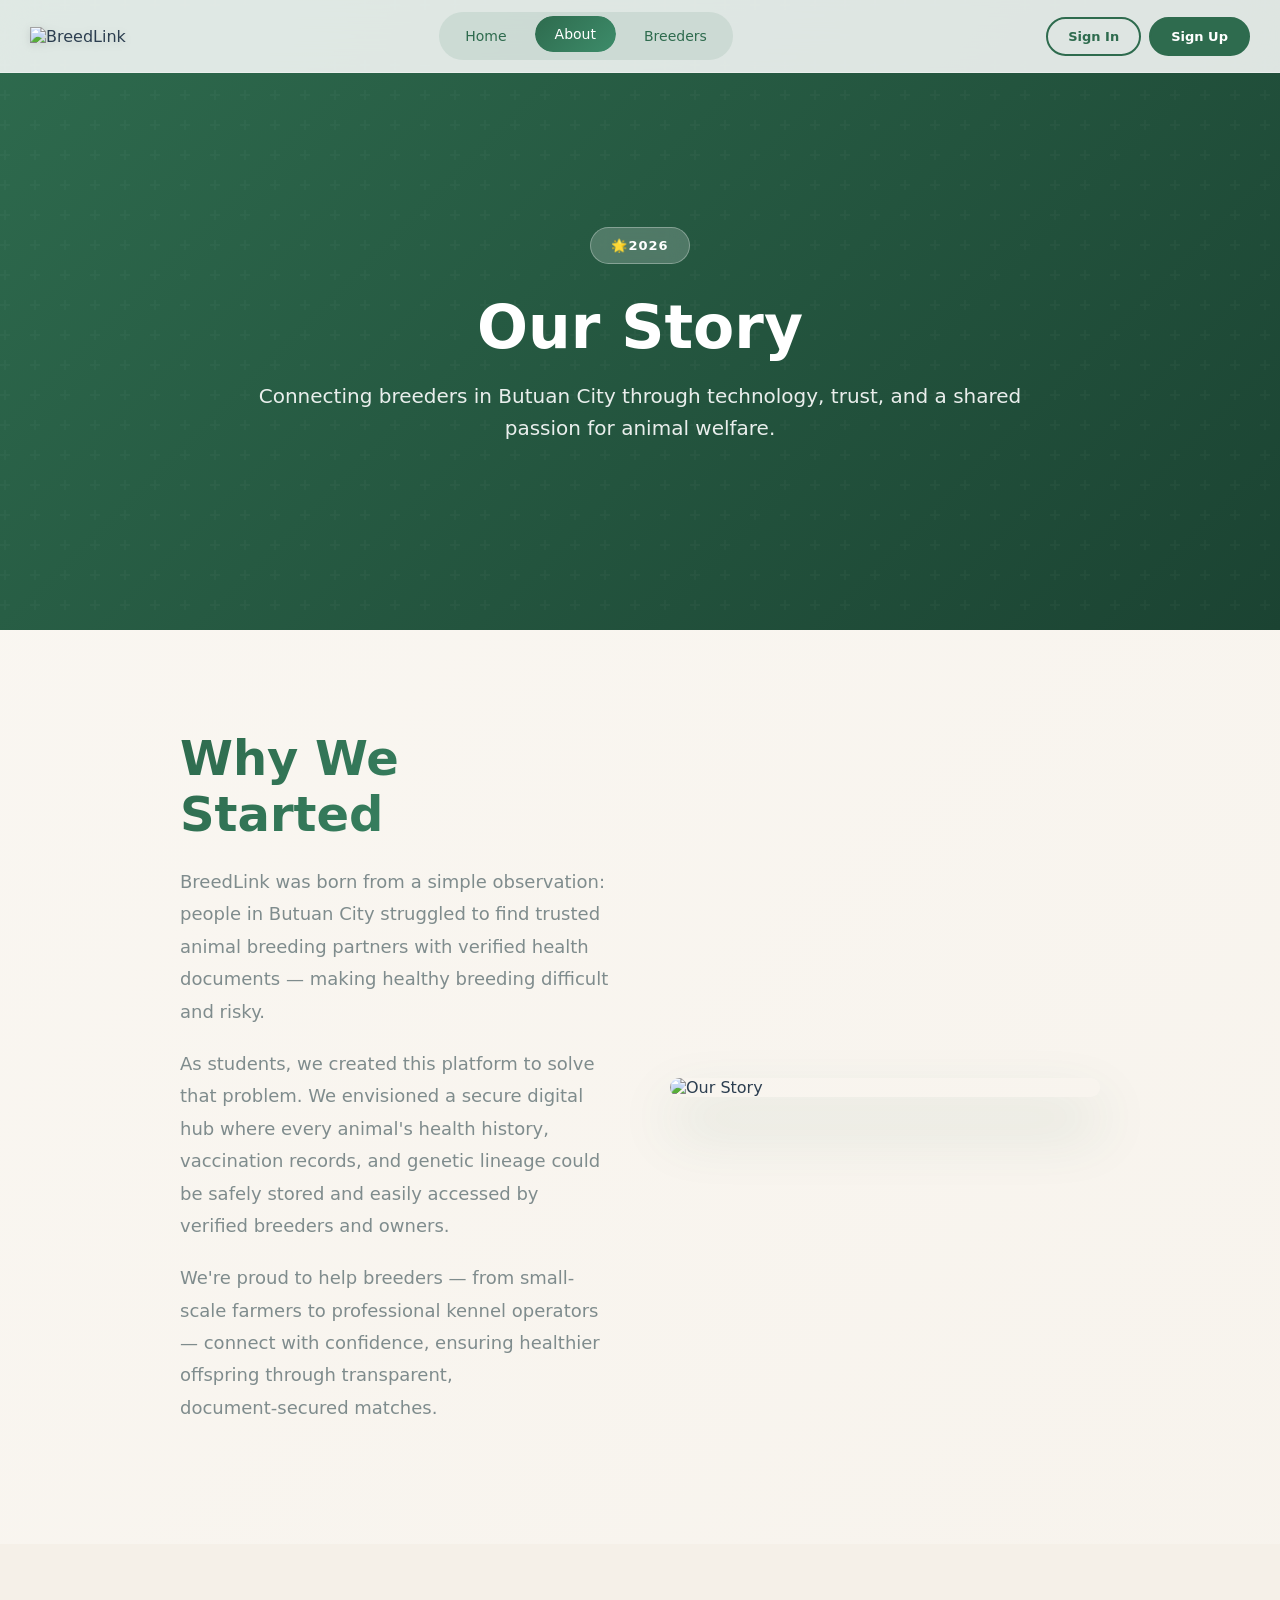
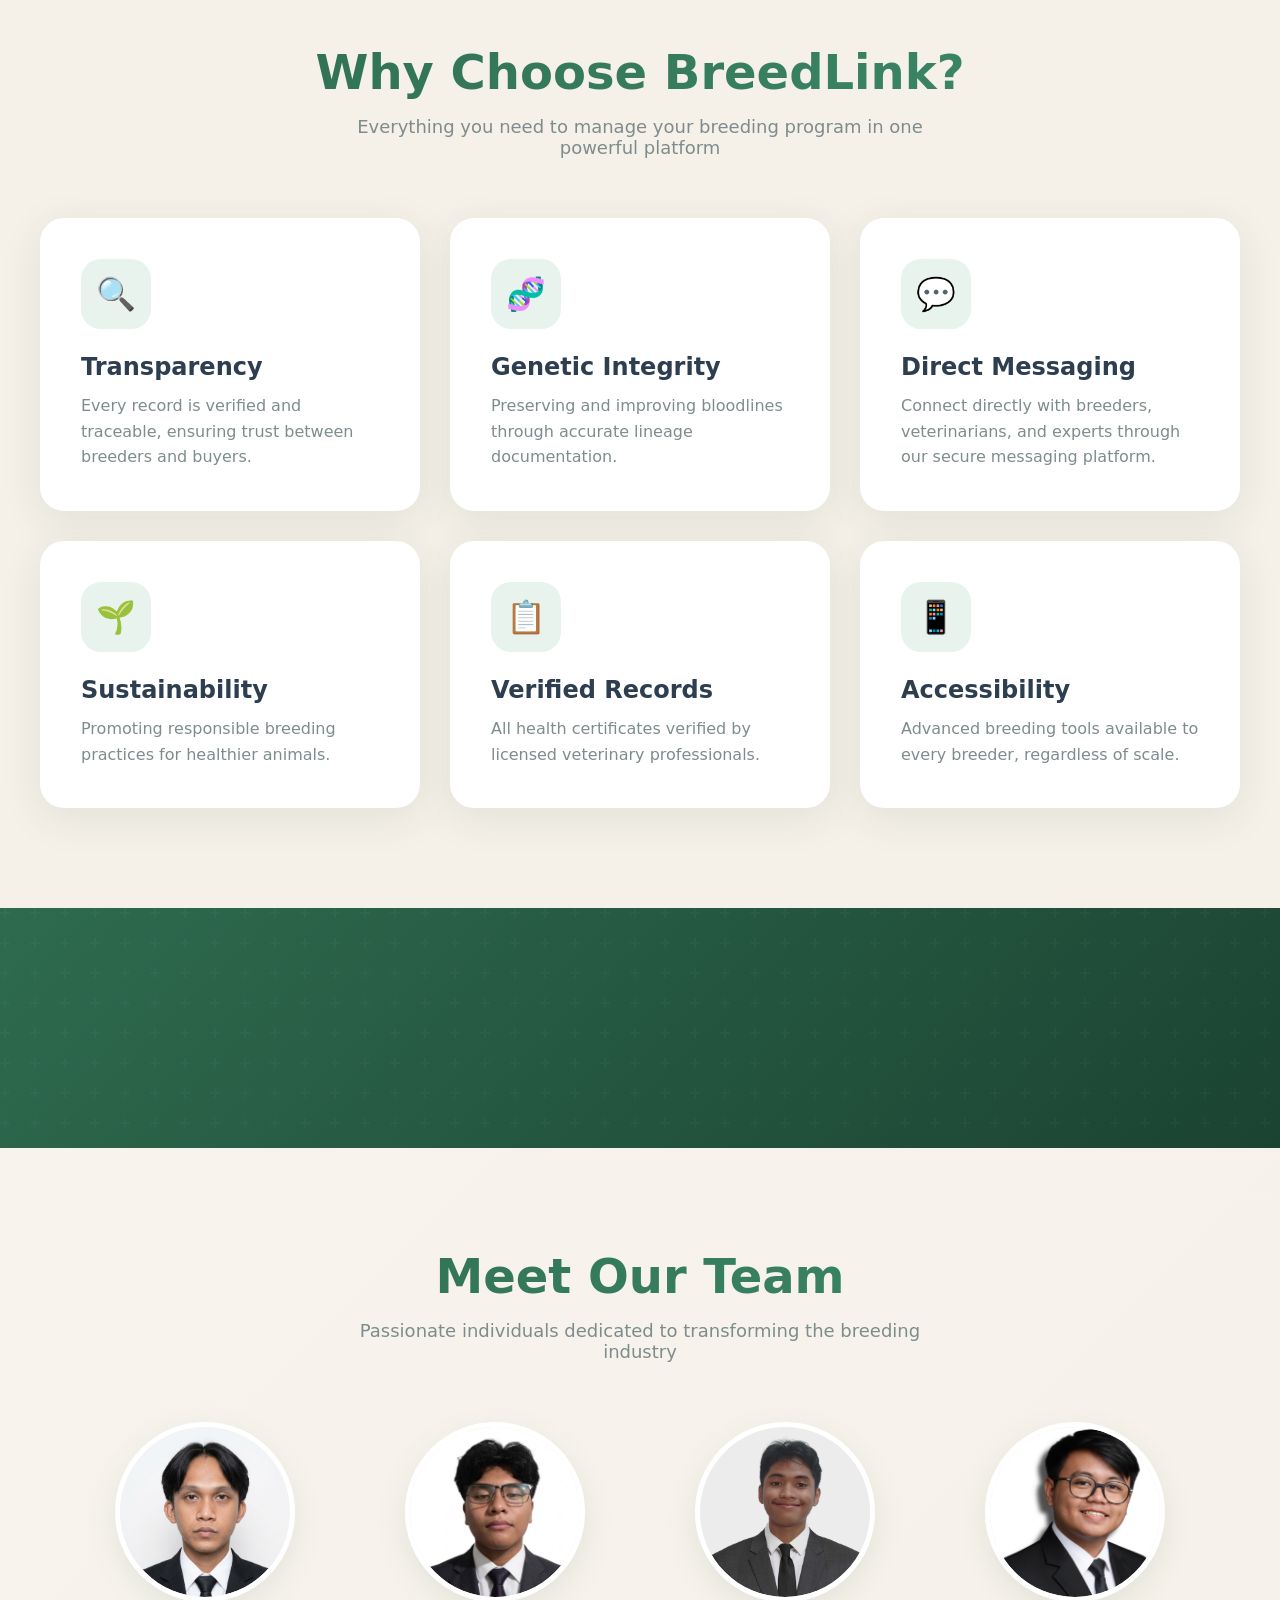
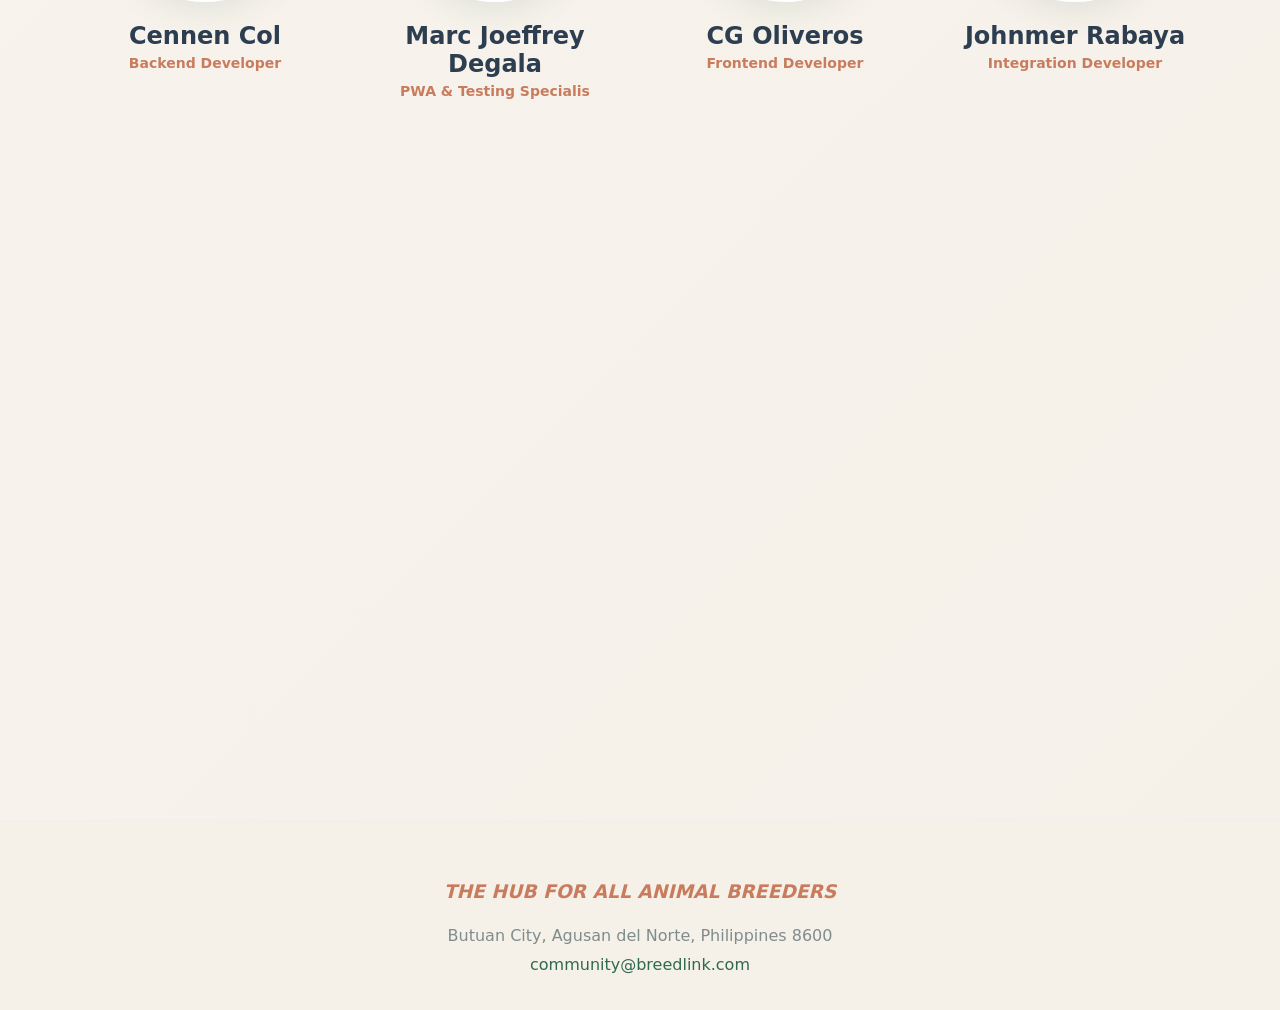
==== commit d631517e: "Update for the latests files" ====
--- a/html/about.html
+++ b/html/about.html
@@ -1,200 +1,204 @@
-<!DOCTYPE html>
-<html lang="en">
-<head>
-  <meta charset="UTF-8">
-  <meta name="viewport" content="width=device-width, initial-scale=1.0, maximum-scale=1.0, user-scalable=yes">
-  <title>About Us | BreedLink</title>
-  <link rel="stylesheet" href="../css/general/main.css">
-  <link rel="stylesheet" href="../css/general/components.css">
-  <link rel="stylesheet" href="../css/general/responsive.css">
-  <link rel="stylesheet" href="../css/about.css">
-</head>
-<body>
-  <header class="navigation" id="navbar">
-    <div class="nav-container">
-      <div class="nav-left">
-        <div class="logo" onclick="window.location.href='../index.html'">
-          <img src="https://raw.githubusercontent.com/himeh-pers/Breed-Link/refs/heads/main/68dbf8_3ea8704de93746e69e5a47c1a6bf8b17%7Emv2.png" alt="BreedLink">
-        </div>
-      </div>
-      <div class="nav-center">
-        <nav class="menu">
-          <a href="../index.html" id="nav-home">Home</a>
-          <a href="about.html" id="nav-about">About</a>
-          <a href="swipe.html" id="nav-breeders">Breeders</a>
-        </nav>
-      </div>
-      <div class="nav-right" id="navRight">
-        <button class="message-btn" id="messageBtn" onclick="openMessenger()" title="Messages" style="display: none;">
-          💬
-          <span class="message-badge" id="messageBadge" style="display: none;">0</span>
-        </button>
-        <div class="profile-menu-container" id="profileMenuContainer" style="display: none;">
-          <button class="profile-btn" id="profileBtn" onclick="toggleProfileDropdown()">
-            <span class="default-avatar">👤</span>
-          </button>
-          <div class="profile-dropdown" id="profileDropdown">
-            <a href="profile.html" class="profile-dropdown-item"><span>👁️</span> View Profile</a>
-            <a href="profile.html?edit=true" class="profile-dropdown-item" onclick="sessionStorage.setItem('enableEdit', 'true');"><span>✏️</span> Customize Profile</a>
-            <div class="profile-dropdown-divider"></div>
-            <button class="profile-dropdown-item logout" onclick="handleLogout()"><span>🚪</span> Logout</button>
-          </div>
-        </div>
-        <div class="guest-options" id="guestOptions">
-          <a href="login.html" class="guest-btn signin">Sign In</a>
-          <a href="sign_up.html" class="guest-btn signup">Sign Up</a>
-        </div>
-      </div>
-    </div>
-  </header>
-  <div class="messenger-overlay" id="messengerOverlay">
-    <div class="messenger-modal">
-      <div class="messenger-header">
-        <h3>💬 Messages</h3>
-        <button class="messenger-close" onclick="closeMessenger()">×</button>
-      </div>
-      <div class="messenger-contacts" id="messengerContacts">
-        <div class="messenger-search">
-          <input type="text" id="messengerSearch" placeholder="Search contacts..." oninput="searchContacts(this.value)">
-        </div>
-        <div id="contactsList"></div>
-      </div>
-      <div class="messenger-chat" id="messengerChat">
-        <div class="messenger-chat-header">
-          <button class="messenger-back" onclick="backToContacts()">←</button>
-          <img src="" alt="" id="chatAvatar" style="width: 36px; height: 36px; border-radius: 50%;">
-          <span id="chatName" style="font-weight: 600;"></span>
-        </div>
-        <div class="messenger-messages" id="chatMessages"></div>
-        <div class="messenger-input-area">
-          <button class="messenger-attach" onclick="document.getElementById('messengerFile').click()" title="Send image">📷</button>
-          <input type="file" id="messengerFile" accept="image/*" style="display: none;" onchange="sendImage(this)">
-          <input type="text" class="messenger-input" id="messengerInput" placeholder="Type a message..." onkeypress="if(event.key==='Enter') sendMessage()">
-          <button class="messenger-send" onclick="sendMessage()">➤</button>
-        </div>
-      </div>
-      <div class="messenger-empty" id="messengerEmpty">
-        <div class="messenger-empty-icon">💬</div>
-        <p>Select a contact to start messaging</p>
-      </div>
-    </div>
-  </div>
-  <section class="about-hero">
-    <div class="hero-content">
-      <div class="hero-badge">🌟2026</div>
-      <h1>Our Story</h1>
-      <p>Connecting breeders in Butuan City through technology, trust, and a shared passion for animal welfare.</p>
-    </div>
-  </section>
-  <section class="story-section">
-    <div class="story-grid">
-      <div class="story-content reveal">
-        <h2>Why We Started</h2>
-        <p>BreedLink was born from a simple observation: people in Butuan City struggled to find trusted animal breeding partners with verified health documents — making healthy breeding difficult and risky.</p>
-        <p>As students, we created this platform to solve that problem. We envisioned a secure digital hub where every animal's health history, vaccination records, and genetic lineage could be safely stored and easily accessed by verified breeders and owners.</p>
-        <p>We're proud to help breeders — from small-scale farmers to professional kennel operators — connect with confidence, ensuring healthier offspring through transparent, document‑secured matches.</p>
-      </div>
-      <div class="story-image reveal">
-        <img src="https://images.unsplash.com/photo-1500595046743-cd271d694d30" alt="Our Story">
-      </div>
-    </div>
-  </section>
-  <section class="values-section">
-    <div class="section-header reveal">
-      <h2>Our Core Values</h2>
-      <p>The principles that guide everything we do at BreedLink</p>
-    </div>
-    <div class="values-grid">
-      <div class="value-card reveal">
-        <div class="value-icon">🔍</div>
-        <h3>Transparency</h3>
-        <p>Every record is verified and traceable, ensuring trust between breeders and buyers.</p>
-      </div>
-      <div class="value-card reveal">
-        <div class="value-icon">🧬</div>
-        <h3>Genetic Integrity</h3>
-        <p>Preserving and improving bloodlines through accurate lineage documentation.</p>
-      </div>
-      <div class="value-card reveal">
-        <div class="value-icon">💬</div>
-        <h3>Direct Messaging</h3>
-        <p>Connect directly with breeders, veterinarians, and experts through our secure messaging platform.</p>
-      </div>
-      <div class="value-card reveal">
-        <div class="value-icon">🌱</div>
-        <h3>Sustainability</h3>
-        <p>Promoting responsible breeding practices for healthier animals.</p>
-      </div>
-      <div class="value-card reveal">
-        <div class="value-icon">📋</div>
-        <h3>Verified Records</h3>
-        <p>All health certificates verified by licensed veterinary professionals.</p>
-      </div>
-      <div class="value-card reveal">
-        <div class="value-icon">📱</div>
-        <h3>Accessibility</h3>
-        <p>Advanced breeding tools available to every breeder, regardless of scale.</p>
-      </div>
-    </div>
-  </section>
-   <section class="stats-section">
-    <div class="stats-container" style="min-height: 80px;"></div>
-   </section>
-  <section class="team-section">
-    <div class="section-header reveal">
-      <h2>Meet Our Team</h2>
-      <p>Passionate individuals dedicated to transforming the breeding industry</p>
-    </div>
-    <div class="team-grid">
-      <div class="team-member reveal">
-        <div class="member-image">
-          <img src="../assets/team/Col.png" alt="Cennen">
-        </div>
-        <h3>Cennen Col</h3>
-        <div class="member-role">Backend Developer</div>
-      </div>
-      <div class="team-member reveal">
-        <div class="member-image">
-          <img src="../assets/team/Degala.jpg" alt="MJ">
-        </div>
-        <h3>Marc Joeffrey Degala</h3>
-        <div class="member-role">PWA & Testing Specialis</div>
-      </div>
-      <div class="team-member reveal">
-        <div class="member-image">
-          <img src="../assets/team/Oliveros.jpg" alt="CG">
-        </div>
-        <h3>CG Oliveros</h3>
-        <div class="member-role">Frontend Developer</div>
-      </div>
-      <div class="team-member reveal">
-        <div class="member-image">
-          <img src="../assets/team/Rabaya.png" alt="Johnmer">
-        </div>
-        <h3>Johnmer Rabaya</h3>
-        <div class="member-role">Integration Developer</div>
-      </div>
-    </div>
-  </section>
-  <section class="cta-section">
-    <div class="cta-container reveal">
-      <div class="cta-content">
-        <h2>Join Our Community</h2>
-        <p>Whether you're a seasoned breeder or just starting out, BreedLink has the tools and community to support your journey.</p>
-        <a href="sign_up.html" class="btn btn-primary">Create Free Account →</a>
-      </div>
-    </div>
-  </section>
-  <footer class="footer">
-    <div class="footer-content">
-      <h3>THE HUB FOR ALL ANIMAL BREEDERS</h3>
-      <p>Butuan City, Agusan del Norte, Philippines 8600<br>
-      <a href="mailto:community@breedlink.com">community@breedlink.com</a></p>
-    </div>
-  </footer>
-  <script src="../js/config.js"></script>
-  <script src="../js/general/utils.js"></script>
-  <script src="../js/general/auth.js"></script>
-  <script src="../js/general/main.js"></script>
-</body>
-</html>
+<!DOCTYPE html>
+<html lang="en">
+<head>
+  <meta charset="UTF-8">
+  <meta name="viewport" content="width=device-width, initial-scale=1.0, maximum-scale=1.0, user-scalable=yes">
+  <title>About Us | BreedLink</title>
+  <link rel="stylesheet" href="../css/general/main.css">
+  <link rel="stylesheet" href="../css/general/components.css">
+  <link rel="stylesheet" href="../css/general/responsive.css">
+  <link rel="stylesheet" href="../css/about.css">
+</head>
+<body>
+  <header class="navigation" id="navbar">
+    <div class="nav-container">
+      <div class="nav-left">
+        <div class="logo" onclick="window.location.href='../index.html'">
+          <img src="https://raw.githubusercontent.com/himeh-pers/Breed-Link/refs/heads/main/68dbf8_3ea8704de93746e69e5a47c1a6bf8b17%7Emv2.png" alt="BreedLink">
+        </div>
+      </div>
+      <div class="nav-center">
+        <nav class="menu">
+          <a href="../index.html" id="nav-home">Home</a>
+          <a href="about.html" id="nav-about">About</a>
+          <a href="swipe.html" id="nav-breeders">Breeders</a>
+        </nav>
+      </div>
+      <div class="nav-right" id="navRight">
+        <button class="message-btn" id="messageBtn" onclick="openMessenger()" title="Messages" style="display: none;">
+          💬
+          <span class="message-badge" id="messageBadge" style="display: none;">0</span>
+        </button>
+        <div class="profile-menu-container" id="profileMenuContainer" style="display: none;">
+          <button class="profile-btn" id="profileBtn" onclick="toggleProfileDropdown()">
+            <span class="default-avatar">👤</span>
+          </button>
+          <div class="profile-dropdown" id="profileDropdown">
+            <a href="profile.html" class="profile-dropdown-item"><span>👁️</span> View Profile</a>
+            <a href="profile.html?edit=true" class="profile-dropdown-item" onclick="sessionStorage.setItem('enableEdit', 'true');"><span>✏️</span> Customize Profile</a>
+            <div class="profile-dropdown-divider"></div>
+            <button class="profile-dropdown-item logout" onclick="handleLogout()"><span>🚪</span> Logout</button>
+          </div>
+        </div>
+        <div class="guest-options" id="guestOptions">
+          <a href="login.html" class="guest-btn signin">Sign In</a>
+          <a href="sign_up.html" class="guest-btn signup">Sign Up</a>
+        </div>
+      </div>
+    </div>
+  </header>
+  <div class="messenger-overlay" id="messengerOverlay">
+    <div class="messenger-modal">
+      <div class="messenger-header">
+        <h3>💬 Messages</h3>
+        <button class="messenger-close" onclick="closeMessenger()">×</button>
+      </div>
+      <div class="messenger-contacts" id="messengerContacts">
+        <div class="messenger-search">
+          <input type="text" id="messengerSearch" placeholder="Search contacts..." oninput="searchContacts(this.value)">
+        </div>
+        <div id="contactsList"></div>
+      </div>
+      <div class="messenger-chat" id="messengerChat">
+        <div class="messenger-chat-header">
+          <button class="messenger-back" onclick="backToContacts()">←</button>
+          <img src="" alt="" id="chatAvatar" style="width: 36px; height: 36px; border-radius: 50%;">
+          <span id="chatName" style="font-weight: 600;"></span>
+        </div>
+        <div class="messenger-messages" id="chatMessages"></div>
+        <div class="messenger-input-area">
+          <button class="messenger-attach" onclick="document.getElementById('messengerFile').click()" title="Send image">📷</button>
+          <input type="file" id="messengerFile" accept="image/*" style="display: none;" onchange="sendImage(this)">
+          <input type="text" class="messenger-input" id="messengerInput" placeholder="Type a message..." onkeypress="if(event.key==='Enter') sendMessage()">
+          <button class="messenger-send" onclick="sendMessage()">➤</button>
+        </div>
+      </div>
+      <div class="messenger-empty" id="messengerEmpty">
+        <div class="messenger-empty-icon">💬</div>
+        <p>Select a contact to start messaging</p>
+      </div>
+    </div>
+  </div>
+  <section class="about-hero">
+    <div class="hero-content">
+      <div class="hero-badge">🌟2026</div>
+      <h1>Our Story</h1>
+      <p>Connecting breeders in Butuan City through technology, trust, and a shared passion for animal welfare.</p>
+    </div>
+  </section>
+  <section class="story-section">
+    <div class="story-grid">
+      <div class="story-content reveal">
+        <h2>Why We Started</h2>
+        <p>BreedLink was born from a simple observation: people in Butuan City struggled to find trusted animal breeding partners with verified health documents — making healthy breeding difficult and risky.</p>
+        <p>As students, we created this platform to solve that problem. We envisioned a secure digital hub where every animal's health history, vaccination records, and genetic lineage could be safely stored and easily accessed by verified breeders and owners.</p>
+        <p>We're proud to help breeders — from small-scale farmers to professional kennel operators — connect with confidence, ensuring healthier offspring through transparent, document‑secured matches.</p>
+      </div>
+      <div class="story-image reveal">
+        <img src="https://images.unsplash.com/photo-1500595046743-cd271d694d30" alt="Our Story">
+      </div>
+    </div>
+  </section>
+  <section class="values-section">
+    <div class="section-header reveal">
+      <h2>Why Choose BreedLink?</h2>
+      <p>Everything you need to manage your breeding program in one powerful platform</p>
+    </div>
+    <div class="values-grid">
+      <div class="value-card reveal">
+        <div class="value-icon">🔍</div>
+        <h3>Transparency</h3>
+        <p>Every record is verified and traceable, ensuring trust between breeders and buyers.</p>
+      </div>
+      <div class="value-card reveal">
+        <div class="value-icon">🧬</div>
+        <h3>Genetic Integrity</h3>
+        <p>Preserving and improving bloodlines through accurate lineage documentation.</p>
+      </div>
+      <div class="value-card reveal">
+        <div class="value-icon">💬</div>
+        <h3>Direct Messaging</h3>
+        <p>Connect directly with breeders, veterinarians, and experts through our secure messaging platform.</p>
+      </div>
+      <div class="value-card reveal">
+        <div class="value-icon">🌱</div>
+        <h3>Sustainability</h3>
+        <p>Promoting responsible breeding practices for healthier animals.</p>
+      </div>
+      <div class="value-card reveal">
+        <div class="value-icon">📋</div>
+        <h3>Verified Records</h3>
+        <p>All health certificates verified by licensed veterinary professionals.</p>
+      </div>
+      <div class="value-card reveal">
+        <div class="value-icon">📱</div>
+        <h3>Accessibility</h3>
+        <p>Advanced breeding tools available to every breeder, regardless of scale.</p>
+      </div>
+    </div>
+  </section>
+   <section class="stats-section">
+    <div class="stats-container" style="min-height: 80px;"></div>
+   </section>
+  <section class="team-section">
+    <div class="section-header reveal">
+      <h2>Meet Our Team</h2>
+      <p>Passionate individuals dedicated to transforming the breeding industry</p>
+    </div>
+    <div class="team-grid">
+      <div class="team-member reveal">
+        <div class="member-image">
+          <img src="../assets/team/Col.png" alt="Cennen">
+        </div>
+        <h3>Cennen Col</h3>
+        <div class="member-role">Backend Developer</div>
+      </div>
+      <div class="team-member reveal">
+        <div class="member-image">
+          <img src="../assets/team/Degala.jpg" alt="MJ">
+        </div>
+        <h3>Marc Joeffrey Degala</h3>
+        <div class="member-role">PWA & Testing Specialis</div>
+      </div>
+      <div class="team-member reveal">
+        <div class="member-image">
+          <img src="../assets/team/Oliveros.jpg" alt="CG">
+        </div>
+        <h3>CG Oliveros</h3>
+        <div class="member-role">Frontend Developer</div>
+      </div>
+      <div class="team-member reveal">
+        <div class="member-image">
+          <img src="../assets/team/Rabaya.png" alt="Johnmer">
+        </div>
+        <h3>Johnmer Rabaya</h3>
+        <div class="member-role">Integration Developer</div>
+      </div>
+    </div>
+  </section>
+  <section class="cta-section">
+    <div class="cta-container reveal">
+      <div class="cta-content">
+        <h2>Join Our Community</h2>
+        <p>Whether you're a seasoned breeder or just starting out, BreedLink has the tools and community to support your journey.</p>
+        <a href="sign_up.html" class="btn btn-primary">Create Free Account →</a>
+      </div>
+    </div>
+  </section>
+  <footer class="footer">
+    <div class="footer-content">
+      <h3>THE HUB FOR ALL ANIMAL BREEDERS</h3>
+      <p>Butuan City, Agusan del Norte, Philippines 8600<br>
+      <a href="mailto:community@breedlink.com">community@breedlink.com</a></p>
+    </div>
+  </footer>
+
+<script src="../js/general/config.js"></script>
+<script src="../js/general/supabase-init.js"></script>
+<script src="../js/general/wait.js"></script>
+<script src="../js/general/utils.js"></script>
+<script src="../js/general/auth.js"></script>
+<script src="../js/general/storage.js"></script>
+<script src="../js/general/main.js"></script>
+</body>
+</html>
--- a/css/general/main.css
+++ b/css/general/main.css
@@ -1,1000 +1,1007 @@
-/* ===== MODERN DESIGN SYSTEM ===== */
-:root {
-  --bg-primary: #FAF7F2;
-  --bg-secondary: #F5F0E8;
-  --surface-white: #FFFFFF;
-  --green-primary: #2E6B4E;
-  --green-secondary: #3D8C6A;
-  --green-light: #E8F3EE;
-  --green-dark: #1B4332;
-  --terracotta: #C97C5D;
-  --wheat: #E5B567;
-  --lavender: #B8A9D9;
-  --sky: #A9C9E0;
-  --mint: #A9D9C5;
-  --like: #4CAF50;
-  --like-light: #E8F5E9;
-  --pass: #FF6B6B;
-  --pass-light: #FFEBEE;
-  --superlike: #3B9AE1;
-  --superlike-light: #E3F2FD;
-  --match: #FFD93D;
-  --match-light: #FFF9E6;
-  --text-primary: #2C3E50;
-  --text-secondary: #7F8C8D;
-  --text-muted: #95A5A6;
-  --border-light: #ECF0F1;
-  --shadow: rgba(46, 107, 78, 0.1);
-  --shadow-hover: rgba(46, 107, 78, 0.2);
-  --glass: rgba(255, 255, 255, 0.9);
-  --transition-smooth: cubic-bezier(0.4, 0, 0.2, 1);
-  --transition-bounce: cubic-bezier(0.68, -0.55, 0.265, 1.55);
-  
-  --font-size-xs: clamp(0.75rem, 2vw, 0.875rem);
-  --font-size-sm: clamp(0.875rem, 2.5vw, 1rem);
-  --font-size-base: clamp(1rem, 3vw, 1.125rem);
-  --font-size-lg: clamp(1.125rem, 4vw, 1.25rem);
-  --font-size-xl: clamp(1.25rem, 5vw, 1.5rem);
-  --font-size-2xl: clamp(1.5rem, 6vw, 1.875rem);
-  --font-size-3xl: clamp(1.875rem, 7vw, 2.25rem);
-  --font-size-4xl: clamp(2.25rem, 8vw, 3rem);
-  --font-size-5xl: clamp(3rem, 10vw, 3.75rem);
-}
-
-* {
-  box-sizing: border-box;
-  margin: 0;
-  padding: 0;
-  font-family: 'SF Pro Display', system-ui, -apple-system, 'Segoe UI', Roboto, sans-serif;
-}
-
-html {
-  scroll-behavior: smooth;
-}
-
-body {
-  background: linear-gradient(135deg, var(--bg-primary), var(--bg-secondary));
-  color: var(--text-primary);
-  min-height: 100vh;
-  overflow-x: hidden;
-}
-
-@keyframes float {
-  0%, 100% { transform: translate(0, 0) scale(1); }
-  33% { transform: translate(30px, -30px) scale(1.1); }
-  66% { transform: translate(-20px, 20px) scale(0.9); }
-}
-
-@keyframes slideInRight {
-  from { transform: translateX(100%); opacity: 0; }
-  to { transform: translateX(0); opacity: 1; }
-}
-
-@keyframes spin {
-  to { transform: rotate(360deg); }
-}
-
-@keyframes modalPop {
-  from { transform: scale(0.8) translateY(20px); opacity: 0; }
-  to { transform: scale(1) translateY(0); opacity: 1; }
-}
-
-@keyframes slideDown {
-  from { opacity: 0; transform: translateY(-10px); }
-  to { opacity: 1; transform: translateY(0); }
-}
-
-.navigation {
-  position: fixed;
-  top: 0;
-  width: 100%;
-  z-index: 1000;
-  background: rgba(255, 255, 255, 0.85);
-  backdrop-filter: blur(20px);
-  -webkit-backdrop-filter: blur(20px);
-  border-bottom: 1px solid rgba(255, 255, 255, 0.3);
-  transition: all 0.4s var(--transition-smooth);
-}
-
-.navigation.scrolled {
-  background: rgba(255, 255, 255, 0.95);
-  box-shadow: 0 4px 30px var(--shadow);
-}
-
-.nav-container {
-  max-width: 1400px;
-  margin: 0 auto;
-  display: flex;
-  align-items: center;
-  justify-content: space-between;
-  padding: 12px 30px;
-  gap: 20px;
-}
-
-.nav-left {
-  flex-shrink: 0;
-}
-
-.logo {
-  cursor: pointer;
-  transition: transform 0.3s var(--transition-bounce);
-}
-
-.logo:hover {
-  transform: scale(1.05) rotate(-2deg);
-}
-
-.logo img {
-  width: 140px;
-  filter: drop-shadow(0 2px 4px rgba(0, 0, 0, 0.1));
-}
-
-.nav-center {
-  display: flex;
-  align-items: center;
-  gap: 16px;
-  flex: 1;
-  justify-content: center;
-}
-
-.menu {
-  display: flex;
-  gap: 8px;
-  background: rgba(46, 107, 78, 0.1);
-  padding: 6px;
-  border-radius: 50px;
-  flex-shrink: 0;
-}
-
-.menu a {
-  padding: 10px 20px;
-  border-radius: 50px;
-  color: var(--green-primary);
-  text-decoration: none;
-  font-size: 14px;
-  font-weight: 500;
-  transition: all 0.3s var(--transition-smooth);
-  position: relative;
-  overflow: hidden;
-  white-space: nowrap;
-}
-
-.menu a::before {
-  content: '';
-  position: absolute;
-  top: 0;
-  left: 0;
-  width: 100%;
-  height: 100%;
-  background: linear-gradient(135deg, var(--green-primary), var(--green-secondary));
-  opacity: 0;
-  transition: opacity 0.3s;
-  z-index: -1;
-  border-radius: 50px;
-}
-
-.menu a:hover, .menu a.active {
-  color: white;
-  transform: translateY(-2px);
-}
-
-.menu a:hover::before, .menu a.active::before {
-  opacity: 1;
-}
-
-.nav-right {
-  display: flex;
-  align-items: center;
-  gap: 12px;
-  flex-shrink: 0;
-}
-
-.message-btn {
-  width: 44px;
-  height: 44px;
-  border-radius: 50%;
-  border: none;
-  background: rgba(46, 107, 78, 0.1);
-  color: var(--green-primary);
-  font-size: 20px;
-  cursor: pointer;
-  display: flex;
-  align-items: center;
-  justify-content: center;
-  transition: all 0.3s var(--transition-bounce);
-  position: relative;
-  flex-shrink: 0;
-}
-
-.message-btn:hover {
-  background: var(--green-primary);
-  color: white;
-  transform: scale(1.1);
-}
-
-.message-btn:disabled {
-  opacity: 0.5;
-  cursor: not-allowed;
-  background: var(--text-muted);
-  color: white;
-}
-
-.message-badge {
-  position: absolute;
-  top: -2px;
-  right: -2px;
-  width: 18px;
-  height: 18px;
-  background: var(--pass);
-  color: white;
-  border-radius: 50%;
-  font-size: 10px;
-  font-weight: 700;
-  display: flex;
-  align-items: center;
-  justify-content: center;
-  border: 2px solid white;
-}
-
-.profile-menu-container {
-  position: relative;
-  flex-shrink: 0;
-}
-
-.profile-btn {
-  width: 44px;
-  height: 44px;
-  border-radius: 50%;
-  border: 3px solid var(--green-primary);
-  background: var(--green-light);
-  cursor: pointer;
-  overflow: hidden;
-  transition: all 0.3s var(--transition-bounce);
-  display: flex;
-  align-items: center;
-  justify-content: center;
-  padding: 0;
-  flex-shrink: 0;
-}
-
-.profile-btn:hover {
-  transform: scale(1.1);
-  box-shadow: 0 8px 25px var(--shadow-hover);
-}
-
-.profile-btn img {
-  width: 100%;
-  height: 100%;
-  object-fit: cover;
-}
-
-.profile-btn .default-avatar {
-  font-size: 24px;
-}
-
-.profile-dropdown {
-  position: absolute;
-  top: calc(100% + 15px);
-  right: 0;
-  background: white;
-  border-radius: 20px;
-  box-shadow: 0 20px 60px rgba(0,0,0,0.2);
-  padding: 10px;
-  min-width: 200px;
-  opacity: 0;
-  visibility: hidden;
-  transform: translateY(-10px);
-  transition: all 0.3s var(--transition-smooth);
-  z-index: 1000;
-  border: 1px solid var(--border-light);
-}
-
-.profile-dropdown.active {
-  opacity: 1;
-  visibility: visible;
-  transform: translateY(0);
-}
-
-.profile-dropdown-item {
-  display: flex;
-  align-items: center;
-  gap: 12px;
-  padding: 12px 16px;
-  border-radius: 12px;
-  cursor: pointer;
-  transition: all 0.2s;
-  text-decoration: none;
-  color: var(--text-primary);
-  font-size: 14px;
-  border: none;
-  background: none;
-  width: 100%;
-  text-align: left;
-}
-
-.profile-dropdown-item:hover {
-  background: var(--bg-secondary);
-}
-
-.profile-dropdown-item.logout {
-  color: var(--pass);
-}
-
-.profile-dropdown-item.logout:hover {
-  background: var(--pass-light);
-}
-
-.profile-dropdown-divider {
-  height: 1px;
-  background: var(--border-light);
-  margin: 8px 0;
-}
-
-.guest-options {
-  display: flex;
-  gap: 8px;
-  flex-shrink: 0;
-}
-
-.guest-btn {
-  padding: 10px 20px;
-  border-radius: 50px;
-  font-size: 13px;
-  font-weight: 600;
-  text-decoration: none;
-  transition: all 0.3s;
-  white-space: nowrap;
-}
-
-.guest-btn.signin {
-  background: transparent;
-  border: 2px solid var(--green-primary);
-  color: var(--green-primary);
-}
-
-.guest-btn.signin:hover {
-  background: var(--green-primary);
-  color: white;
-}
-
-.guest-btn.signup {
-  background: var(--green-primary);
-  border: 2px solid var(--green-primary);
-  color: white;
-}
-
-.guest-btn.signup:hover {
-  background: var(--green-secondary);
-  border-color: var(--green-secondary);
-}
-
-@media (max-width: 900px) {
-  .nav-container {
-    flex-wrap: wrap;
-    padding: 10px 20px;
-    gap: 10px;
-  }
-  
-  .logo img {
-    width: 100px;
-  }
-  
-  .nav-center {
-    order: 2;
-    width: auto;
-    flex: 0 1 auto;
-  }
-  
-  .menu {
-    padding: 4px;
-  }
-  
-  .menu a {
-    padding: 8px 16px;
-    font-size: 13px;
-  }
-  
-  .search-area {
-    order: 1;
-  }
-  
-  .search-toggle {
-    width: 40px;
-    height: 40px;
-    font-size: 16px;
-  }
-  
-  .search-container.active {
-    width: 280px;
-    right: -50px;
-  }
-  
-  .nav-right {
-    order: 3;
-    margin-left: auto;
-  }
-  
-  .message-btn {
-    width: 40px;
-    height: 40px;
-    font-size: 18px;
-  }
-  
-  .profile-btn {
-    width: 40px;
-    height: 40px;
-  }
-  
-  .guest-btn {
-    padding: 8px 16px;
-    font-size: 12px;
-  }
-}
-
-@media (max-width: 700px) {
-  .nav-container {
-    flex-direction: row;
-    flex-wrap: wrap;
-  }
-  
-  .nav-left {
-    order: 1;
-  }
-  
-  .search-area {
-    order: 2;
-    margin-left: auto;
-  }
-  
-  .nav-right {
-    order: 3;
-    width: 100%;
-    justify-content: flex-end;
-    margin-top: 8px;
-  }
-  
-  .nav-center {
-    order: 4;
-    width: 100%;
-    justify-content: center;
-    margin-top: 8px;
-  }
-  
-  .menu {
-    width: 100%;
-    justify-content: center;
-    overflow-x: auto;
-    -webkit-overflow-scrolling: touch;
-    scrollbar-width: none;
-  }
-  
-  .menu::-webkit-scrollbar {
-    display: none;
-  }
-  
-  .search-container.active {
-    width: 260px;
-    right: -80px;
-  }
-}
-
-@media (max-width: 500px) {
-  .logo img {
-    width: 80px;
-  }
-  
-  .search-toggle {
-    width: 36px;
-    height: 36px;
-    font-size: 14px;
-  }
-  
-  .message-btn {
-    width: 36px;
-    height: 36px;
-    font-size: 16px;
-  }
-  
-  .profile-btn {
-    width: 36px;
-    height: 36px;
-  }
-  
-  .profile-btn .default-avatar {
-    font-size: 18px;
-  }
-  
-  .guest-btn {
-    padding: 6px 12px;
-    font-size: 11px;
-  }
-  
-  .menu a {
-    padding: 6px 12px;
-    font-size: 12px;
-  }
-  
-  .search-container.active {
-    width: 240px;
-    right: -100px;
-  }
-  
-  .search-container.active .search-box input {
-    padding: 10px 16px 10px 40px;
-    font-size: 12px;
-  }
-}
-
-.messenger-overlay {
-  position: fixed;
-  top: 0;
-  left: 0;
-  right: 0;
-  bottom: 0;
-  background: rgba(0,0,0,0.5);
-  backdrop-filter: blur(5px);
-  z-index: 2000;
-  display: none;
-  align-items: center;
-  justify-content: center;
-  opacity: 0;
-  transition: opacity 0.3s;
-}
-
-.messenger-overlay.active {
-  display: flex;
-  opacity: 1;
-}
-
-.messenger-modal {
-  width: 90%;
-  max-width: 400px;
-  height: 70vh;
-  max-height: 600px;
-  background: white;
-  border-radius: 24px;
-  display: flex;
-  flex-direction: column;
-  overflow: hidden;
-  box-shadow: 0 25px 60px rgba(0,0,0,0.3);
-  transform: scale(0.9);
-  transition: transform 0.3s var(--transition-bounce);
-}
-
-.messenger-overlay.active .messenger-modal {
-  transform: scale(1);
-}
-
-.messenger-header {
-  padding: 20px;
-  background: linear-gradient(135deg, var(--green-primary), var(--green-secondary));
-  color: white;
-  display: flex;
-  align-items: center;
-  justify-content: space-between;
-}
-
-.messenger-header h3 {
-  font-size: 18px;
-  font-weight: 700;
-  display: flex;
-  align-items: center;
-  gap: 8px;
-}
-
-.messenger-close {
-  background: none;
-  border: none;
-  color: white;
-  font-size: 24px;
-  cursor: pointer;
-  width: 36px;
-  height: 36px;
-  border-radius: 50%;
-  display: flex;
-  align-items: center;
-  justify-content: center;
-  transition: all 0.2s;
-}
-
-.messenger-close:hover {
-  background: rgba(255,255,255,0.2);
-}
-
-.messenger-search {
-  padding: 15px 20px;
-  border-bottom: 1px solid var(--border-light);
-}
-
-.messenger-search input {
-  width: 100%;
-  padding: 12px 20px;
-  border-radius: 50px;
-  border: 2px solid var(--border-light);
-  font-size: 14px;
-  outline: none;
-  transition: all 0.3s;
-}
-
-.messenger-search input:focus {
-  border-color: var(--green-primary);
-  box-shadow: 0 0 0 4px var(--green-light);
-}
-
-.messenger-contacts {
-  flex: 1;
-  overflow-y: auto;
-  display: none;
-}
-
-.messenger-contacts.active {
-  display: block;
-}
-
-.messenger-chat {
-  flex: 1;
-  display: none;
-  flex-direction: column;
-}
-
-.messenger-chat.active {
-  display: flex;
-}
-
-.messenger-chat-header {
-  padding: 15px 20px;
-  border-bottom: 1px solid var(--border-light);
-  display: flex;
-  align-items: center;
-  gap: 12px;
-}
-
-.messenger-back {
-  background: none;
-  border: none;
-  font-size: 20px;
-  cursor: pointer;
-  color: var(--text-secondary);
-  padding: 5px;
-}
-
-.messenger-messages {
-  flex: 1;
-  overflow-y: auto;
-  padding: 20px;
-  display: flex;
-  flex-direction: column;
-  gap: 12px;
-  max-height: calc(100% - 120px);
-}
-
-.messenger-input-area {
-  padding: 15px 20px;
-  border-top: 1px solid var(--border-light);
-  display: flex;
-  gap: 10px;
-  align-items: center;
-}
-
-.messenger-attach {
-  background: none;
-  border: none;
-  font-size: 24px;
-  cursor: pointer;
-  padding: 8px;
-  border-radius: 50%;
-  transition: all 0.2s;
-}
-
-.messenger-attach:hover {
-  background: var(--bg-secondary);
-}
-
-.messenger-input {
-  flex: 1;
-  padding: 12px 20px;
-  border-radius: 50px;
-  border: 2px solid var(--border-light);
-  font-size: 14px;
-  outline: none;
-}
-
-.messenger-input:focus {
-  border-color: var(--green-primary);
-}
-
-.messenger-send {
-  width: 44px;
-  height: 44px;
-  border-radius: 50%;
-  border: none;
-  background: var(--green-primary);
-  color: white;
-  font-size: 18px;
-  cursor: pointer;
-  display: flex;
-  align-items: center;
-  justify-content: center;
-  transition: all 0.2s;
-}
-
-.messenger-send:hover {
-  background: var(--green-secondary);
-  transform: scale(1.1);
-}
-
-.messenger-empty {
-  flex: 1;
-  display: none;
-  flex-direction: column;
-  align-items: center;
-  justify-content: center;
-  color: var(--text-muted);
-  text-align: center;
-  padding: 40px;
-}
-
-.messenger-empty.hidden {
-  display: none;
-}
-
-.messenger-empty-icon {
-  font-size: 64px;
-  margin-bottom: 20px;
-  opacity: 0.5;
-}
-
-.contact-item {
-  display: flex;
-  align-items: center;
-  padding: 15px 20px;
-  cursor: pointer;
-  border-bottom: 1px solid var(--border-light);
-  transition: background 0.2s;
-}
-
-.contact-item:hover {
-  background: var(--bg-secondary);
-}
-
-.contact-item img {
-  width: 50px;
-  height: 50px;
-  border-radius: 50%;
-  object-fit: cover;
-  margin-right: 15px;
-}
-
-.contact-item .contact-info {
-  flex: 1;
-}
-
-.contact-item .contact-name {
-  font-weight: 600;
-  color: var(--text-primary);
-  margin-bottom: 4px;
-}
-
-.contact-item .contact-preview {
-  font-size: 13px;
-  color: var(--text-secondary);
-}
-
-.contact-item .contact-meta {
-  text-align: right;
-}
-
-.contact-item .contact-time {
-  font-size: 11px;
-  color: var(--text-muted);
-}
-
-.contact-item .unread-badge {
-  background: var(--superlike);
-  color: white;
-  border-radius: 50%;
-  width: 20px;
-  height: 20px;
-  display: flex;
-  align-items: center;
-  justify-content: center;
-  font-size: 11px;
-  margin-top: 5px;
-}
-
-.message-sent {
-  display: flex;
-  justify-content: flex-end;
-  margin-bottom: 10px;
-}
-
-.message-sent .message-bubble {
-  max-width: 70%;
-  padding: 12px 16px;
-  border-radius: 18px;
-  background: linear-gradient(135deg, var(--green-primary), var(--green-secondary));
-  color: white;
-  font-size: 14px;
-  line-height: 1.4;
-  word-wrap: break-word;
-  border-bottom-right-radius: 4px;
-}
-
-.message-received {
-  display: flex;
-  justify-content: flex-start;
-  margin-bottom: 10px;
-}
-
-.message-received .message-bubble {
-  max-width: 70%;
-  padding: 12px 16px;
-  border-radius: 18px;
-  background: white;
-  color: var(--text-primary);
-  font-size: 14px;
-  line-height: 1.4;
-  word-wrap: break-word;
-  border-bottom-left-radius: 4px;
-  box-shadow: 0 2px 8px rgba(0,0,0,0.1);
-}
-
-.btn {
-  padding: 16px 32px;
-  border-radius: 50px;
-  font-size: 16px;
-  font-weight: 600;
-  text-decoration: none;
-  transition: all 0.3s var(--transition-bounce);
-  display: inline-flex;
-  align-items: center;
-  gap: 8px;
-  position: relative;
-  overflow: hidden;
-  cursor: pointer;
-  border: none;
-}
-
-.btn-primary {
-  background: linear-gradient(135deg, var(--green-primary), var(--green-secondary));
-  color: white;
-  box-shadow: 0 10px 30px rgba(46, 107, 78, 0.3);
-}
-
-.btn-primary:hover {
-  transform: translateY(-3px) scale(1.02);
-  box-shadow: 0 20px 40px rgba(46, 107, 78, 0.4);
-}
-
-.btn-secondary {
-  background: white;
-  color: var(--green-primary);
-  border: 2px solid var(--green-primary);
-}
-
-.btn-secondary:hover {
-  background: var(--green-primary);
-  color: white;
-  transform: translateY(-3px);
-}
-
-.section-header {
-  text-align: center;
-  margin-bottom: 60px;
-}
-
-.section-header h2 {
-  font-size: var(--font-size-4xl);
-  font-weight: 800;
-  background: linear-gradient(135deg, var(--green-primary), var(--green-secondary));
-  -webkit-background-clip: text;
-  background-clip: text;
-  -webkit-text-fill-color: transparent;
-  margin-bottom: 16px;
-}
-
-.section-header p {
-  font-size: var(--font-size-base);
-  color: var(--text-secondary);
-  max-width: 600px;
-  margin: 0 auto;
-}
-
-.footer {
-  background: var(--bg-secondary);
-  padding: 60px 40px 30px;
-  text-align: center;
-  border-top: 1px solid var(--border-light);
-}
-
-.footer h3 {
-  color: var(--terracotta);
-  font-style: italic;
-  margin-bottom: 20px;
-}
-
-.footer p {
-  color: var(--text-secondary);
-  line-height: 1.8;
-}
-
-.footer a {
-  color: var(--green-primary);
-  text-decoration: none;
-  position: relative;
-}
-
-.footer a::after {
-  content: '';
-  position: absolute;
-  bottom: -2px;
-  left: 0;
-  width: 0;
-  height: 2px;
-  background: var(--green-primary);
-  transition: width 0.3s;
-}
-
-.footer a:hover::after {
-  width: 100%;
-}
-
-.reveal {
-  opacity: 0;
-  transform: translateY(30px);
-  transition: all 0.8s var(--transition-smooth);
-}
-
-.reveal.active {
-  opacity: 1;
-  transform: translateY(0);
-}
-
-.toast {
-  position: fixed;
-  bottom: 30px;
-  right: 30px;
-  background: linear-gradient(135deg, var(--green-primary), var(--green-secondary));
-  color: white;
-  padding: 16px 28px;
-  border-radius: 16px;
-  box-shadow: 0 10px 30px rgba(0, 0, 0, 0.3);
-  z-index: 3000;
-  animation: slideInRight 0.4s var(--transition-bounce);
-  font-weight: 500;
-  display: flex;
-  align-items: center;
-  gap: 10px;
-}
-
-.toast.error {
-  background: linear-gradient(135deg, var(--pass), #ff4757);
-}
-
-.page-loader {
-  position: fixed;
-  top: 0;
-  left: 0;
-  width: 100%;
-  height: 100%;
-  background: var(--bg-primary);
-  z-index: 9999;
-  display: flex;
-  align-items: center;
-  justify-content: center;
-  transition: opacity 0.5s, visibility 0.5s;
-}
-
-.page-loader.hidden {
-  opacity: 0;
-  visibility: hidden;
-}
-
-.loader {
-  width: 50px;
-  height: 50px;
-  border: 4px solid var(--green-light);
-  border-top-color: var(--green-primary);
-  border-radius: 50%;
-  animation: spin 1s linear infinite;
+/* ===== MODERN DESIGN SYSTEM ===== */
+:root {
+  --bg-primary: #FAF7F2;
+  --bg-secondary: #F5F0E8;
+  --surface-white: #FFFFFF;
+  --green-primary: #2E6B4E;
+  --green-secondary: #3D8C6A;
+  --green-light: #E8F3EE;
+  --green-dark: #1B4332;
+  --terracotta: #C97C5D;
+  --wheat: #E5B567;
+  --lavender: #B8A9D9;
+  --sky: #A9C9E0;
+  --mint: #A9D9C5;
+  --like: #4CAF50;
+  --like-light: #E8F5E9;
+  --pass: #FF6B6B;
+  --pass-light: #FFEBEE;
+  --superlike: #3B9AE1;
+  --superlike-light: #E3F2FD;
+  --match: #FFD93D;
+  --match-light: #FFF9E6;
+  --text-primary: #2C3E50;
+  --text-secondary: #7F8C8D;
+  --text-muted: #95A5A6;
+  --border-light: #ECF0F1;
+  --shadow: rgba(46, 107, 78, 0.1);
+  --shadow-hover: rgba(46, 107, 78, 0.2);
+  --glass: rgba(255, 255, 255, 0.9);
+  --transition-smooth: cubic-bezier(0.4, 0, 0.2, 1);
+  --transition-bounce: cubic-bezier(0.68, -0.55, 0.265, 1.55);
+  
+  --font-size-xs: clamp(0.75rem, 2vw, 0.875rem);
+  --font-size-sm: clamp(0.875rem, 2.5vw, 1rem);
+  --font-size-base: clamp(1rem, 3vw, 1.125rem);
+  --font-size-lg: clamp(1.125rem, 4vw, 1.25rem);
+  --font-size-xl: clamp(1.25rem, 5vw, 1.5rem);
+  --font-size-2xl: clamp(1.5rem, 6vw, 1.875rem);
+  --font-size-3xl: clamp(1.875rem, 7vw, 2.25rem);
+  --font-size-4xl: clamp(2.25rem, 8vw, 3rem);
+  --font-size-5xl: clamp(3rem, 10vw, 3.75rem);
+}
+
+* {
+  box-sizing: border-box;
+  margin: 0;
+  padding: 0;
+  font-family: 'SF Pro Display', system-ui, -apple-system, 'Segoe UI', Roboto, sans-serif;
+}
+
+html {
+  scroll-behavior: smooth;
+}
+
+body {
+  background: linear-gradient(135deg, var(--bg-primary), var(--bg-secondary));
+  color: var(--text-primary);
+  min-height: 100vh;
+  overflow-x: hidden;
+}
+
+@keyframes float {
+  0%, 100% { transform: translate(0, 0) scale(1); }
+  33% { transform: translate(30px, -30px) scale(1.1); }
+  66% { transform: translate(-20px, 20px) scale(0.9); }
+}
+
+@keyframes slideInRight {
+  from { transform: translateX(100%); opacity: 0; }
+  to { transform: translateX(0); opacity: 1; }
+}
+
+@keyframes spin {
+  to { transform: rotate(360deg); }
+}
+
+@keyframes modalPop {
+  from { transform: scale(0.8) translateY(20px); opacity: 0; }
+  to { transform: scale(1) translateY(0); opacity: 1; }
+}
+
+@keyframes slideDown {
+  from { opacity: 0; transform: translateY(-10px); }
+  to { opacity: 1; transform: translateY(0); }
+}
+
+.navigation {
+  position: fixed;
+  top: 0;
+  width: 100%;
+  z-index: 1000;
+  background: rgba(255, 255, 255, 0.85);
+  backdrop-filter: blur(20px);
+  -webkit-backdrop-filter: blur(20px);
+  border-bottom: 1px solid rgba(255, 255, 255, 0.3);
+  transition: all 0.4s var(--transition-smooth);
+}
+
+.navigation.scrolled {
+  background: rgba(255, 255, 255, 0.95);
+  box-shadow: 0 4px 30px var(--shadow);
+}
+
+.nav-container {
+  max-width: 1400px;
+  margin: 0 auto;
+  display: flex;
+  align-items: center;
+  justify-content: space-between;
+  padding: 12px 30px;
+  gap: 20px;
+}
+
+.nav-left {
+  flex-shrink: 0;
+}
+
+.logo {
+  cursor: pointer;
+  transition: transform 0.3s var(--transition-bounce);
+}
+
+.logo:hover {
+  transform: scale(1.05) rotate(-2deg);
+}
+
+.logo img {
+  width: 140px;
+  max-width: 100%;
+  height: auto;
+  object-fit: contain;
+  filter: drop-shadow(0 2px 4px rgba(0, 0, 0, 0.1));
+}
+
+.nav-center {
+  display: flex;
+  align-items: center;
+  gap: 16px;
+  flex: 1;
+  justify-content: center;
+}
+
+.menu {
+  display: flex;
+  gap: 8px;
+  background: rgba(46, 107, 78, 0.1);
+  padding: 6px;
+  border-radius: 50px;
+  flex-shrink: 0;
+}
+
+.menu a {
+  padding: 10px 20px;
+  border-radius: 50px;
+  color: var(--green-primary);
+  text-decoration: none;
+  font-size: 14px;
+  font-weight: 500;
+  transition: all 0.3s var(--transition-smooth);
+  position: relative;
+  overflow: hidden;
+  white-space: nowrap;
+}
+
+.menu a::before {
+  content: '';
+  position: absolute;
+  top: 0;
+  left: 0;
+  width: 100%;
+  height: 100%;
+  background: linear-gradient(135deg, var(--green-primary), var(--green-secondary));
+  opacity: 0;
+  transition: opacity 0.3s;
+  z-index: -1;
+  border-radius: 50px;
+}
+
+.menu a:hover, .menu a.active {
+  color: white;
+  transform: translateY(-2px);
+}
+
+.menu a:hover::before, .menu a.active::before {
+  opacity: 1;
+}
+
+.nav-right {
+  display: flex;
+  align-items: center;
+  gap: 12px;
+  flex-shrink: 0;
+}
+
+.message-btn {
+  width: 44px;
+  height: 44px;
+  border-radius: 50%;
+  border: none;
+  background: rgba(46, 107, 78, 0.1);
+  color: var(--green-primary);
+  font-size: 20px;
+  cursor: pointer;
+  display: flex;
+  align-items: center;
+  justify-content: center;
+  transition: all 0.3s var(--transition-bounce);
+  position: relative;
+  flex-shrink: 0;
+}
+
+.message-btn:hover {
+  background: var(--green-primary);
+  color: white;
+  transform: scale(1.1);
+}
+
+.message-btn:disabled {
+  opacity: 0.5;
+  cursor: not-allowed;
+  background: var(--text-muted);
+  color: white;
+}
+
+.message-badge {
+  position: absolute;
+  top: -2px;
+  right: -2px;
+  width: 18px;
+  height: 18px;
+  background: var(--pass);
+  color: white;
+  border-radius: 50%;
+  font-size: 10px;
+  font-weight: 700;
+  display: flex;
+  align-items: center;
+  justify-content: center;
+  border: 2px solid white;
+}
+
+.profile-menu-container {
+  position: relative;
+  flex-shrink: 0;
+}
+
+.profile-btn {
+  width: 44px;
+  height: 44px;
+  border-radius: 50%;
+  border: 3px solid var(--green-primary);
+  background: var(--green-light);
+  cursor: pointer;
+  overflow: hidden;
+  transition: all 0.3s var(--transition-bounce);
+  display: flex;
+  align-items: center;
+  justify-content: center;
+  padding: 0;
+  flex-shrink: 0;
+}
+
+.profile-btn:hover {
+  transform: scale(1.1);
+  box-shadow: 0 8px 25px var(--shadow-hover);
+}
+
+.profile-btn img {
+  width: 100%;
+  height: 100%;
+  object-fit: cover;
+}
+
+.profile-btn .default-avatar {
+  font-size: 24px;
+}
+
+.profile-dropdown {
+  position: absolute;
+  top: calc(100% + 15px);
+  right: 0;
+  background: white;
+  border-radius: 20px;
+  box-shadow: 0 20px 60px rgba(0,0,0,0.2);
+  padding: 10px;
+  min-width: 200px;
+  opacity: 0;
+  visibility: hidden;
+  transform: translateY(-10px);
+  transition: all 0.3s var(--transition-smooth);
+  z-index: 1000;
+  border: 1px solid var(--border-light);
+}
+
+.profile-dropdown.active {
+  opacity: 1;
+  visibility: visible;
+  transform: translateY(0);
+}
+
+.profile-dropdown-item {
+  display: flex;
+  align-items: center;
+  gap: 12px;
+  padding: 12px 16px;
+  border-radius: 12px;
+  cursor: pointer;
+  transition: all 0.2s;
+  text-decoration: none;
+  color: var(--text-primary);
+  font-size: 14px;
+  border: none;
+  background: none;
+  width: 100%;
+  text-align: left;
+}
+
+.profile-dropdown-item:hover {
+  background: var(--bg-secondary);
+}
+
+.profile-dropdown-item.logout {
+  color: var(--pass);
+}
+
+.profile-dropdown-item.logout:hover {
+  background: var(--pass-light);
+}
+
+.profile-dropdown-divider {
+  height: 1px;
+  background: var(--border-light);
+  margin: 8px 0;
+}
+
+.guest-options {
+  display: flex;
+  gap: 8px;
+  flex-shrink: 0;
+}
+
+.guest-btn {
+  padding: 10px 20px;
+  border-radius: 50px;
+  font-size: 13px;
+  font-weight: 600;
+  text-decoration: none;
+  transition: all 0.3s;
+  white-space: nowrap;
+}
+
+.guest-btn.signin {
+  background: transparent;
+  border: 2px solid var(--green-primary);
+  color: var(--green-primary);
+}
+
+.guest-btn.signin:hover {
+  background: var(--green-primary);
+  color: white;
+}
+
+.guest-btn.signup {
+  background: var(--green-primary);
+  border: 2px solid var(--green-primary);
+  color: white;
+}
+
+.guest-btn.signup:hover {
+  background: var(--green-secondary);
+  border-color: var(--green-secondary);
+}
+
+@media (max-width: 900px) {
+  .nav-container {
+    flex-wrap: wrap;
+    padding: 10px 20px;
+    gap: 10px;
+  }
+  
+  .logo img {
+    width: 100px;
+    height: auto;
+    object-fit: contain;
+  }
+  
+  .nav-center {
+    order: 2;
+    width: auto;
+    flex: 0 1 auto;
+  }
+  
+  .menu {
+    padding: 4px;
+  }
+  
+  .menu a {
+    padding: 8px 16px;
+    font-size: 13px;
+  }
+  
+  .search-area {
+    order: 1;
+  }
+  
+  .search-toggle {
+    width: 40px;
+    height: 40px;
+    font-size: 16px;
+  }
+  
+  .search-container.active {
+    width: 280px;
+    right: -50px;
+  }
+  
+  .nav-right {
+    order: 3;
+    margin-left: auto;
+  }
+  
+  .message-btn {
+    width: 40px;
+    height: 40px;
+    font-size: 18px;
+  }
+  
+  .profile-btn {
+    width: 40px;
+    height: 40px;
+  }
+  
+  .guest-btn {
+    padding: 8px 16px;
+    font-size: 12px;
+  }
+}
+
+@media (max-width: 700px) {
+  .nav-container {
+    flex-direction: row;
+    flex-wrap: wrap;
+  }
+  
+  .nav-left {
+    order: 1;
+  }
+  
+  .search-area {
+    order: 2;
+    margin-left: auto;
+  }
+  
+  .nav-right {
+    order: 3;
+    width: 100%;
+    justify-content: flex-end;
+    margin-top: 8px;
+  }
+  
+  .nav-center {
+    order: 4;
+    width: 100%;
+    justify-content: center;
+    margin-top: 8px;
+  }
+  
+  .menu {
+    width: 100%;
+    justify-content: center;
+    overflow-x: auto;
+    -webkit-overflow-scrolling: touch;
+    scrollbar-width: none;
+  }
+  
+  .menu::-webkit-scrollbar {
+    display: none;
+  }
+  
+  .search-container.active {
+    width: 260px;
+    right: -80px;
+  }
+}
+
+@media (max-width: 500px) {
+  .logo img {
+    width: 80px;
+    height: auto;
+    object-fit: contain;
+  }
+  
+  .search-toggle {
+    width: 36px;
+    height: 36px;
+    font-size: 14px;
+  }
+  
+  .message-btn {
+    width: 36px;
+    height: 36px;
+    font-size: 16px;
+  }
+  
+  .profile-btn {
+    width: 36px;
+    height: 36px;
+  }
+  
+  .profile-btn .default-avatar {
+    font-size: 18px;
+  }
+  
+  .guest-btn {
+    padding: 6px 12px;
+    font-size: 11px;
+  }
+  
+  .menu a {
+    padding: 6px 12px;
+    font-size: 12px;
+  }
+  
+  .search-container.active {
+    width: 240px;
+    right: -100px;
+  }
+  
+  .search-container.active .search-box input {
+    padding: 10px 16px 10px 40px;
+    font-size: 12px;
+  }
+}
+
+.messenger-overlay {
+  position: fixed;
+  top: 0;
+  left: 0;
+  right: 0;
+  bottom: 0;
+  background: rgba(0,0,0,0.5);
+  backdrop-filter: blur(5px);
+  z-index: 2000;
+  display: none;
+  align-items: center;
+  justify-content: center;
+  opacity: 0;
+  transition: opacity 0.3s;
+}
+
+.messenger-overlay.active {
+  display: flex;
+  opacity: 1;
+}
+
+.messenger-modal {
+  width: 90%;
+  max-width: 400px;
+  height: 70vh;
+  max-height: 600px;
+  background: white;
+  border-radius: 24px;
+  display: flex;
+  flex-direction: column;
+  overflow: hidden;
+  box-shadow: 0 25px 60px rgba(0,0,0,0.3);
+  transform: scale(0.9);
+  transition: transform 0.3s var(--transition-bounce);
+}
+
+.messenger-overlay.active .messenger-modal {
+  transform: scale(1);
+}
+
+.messenger-header {
+  padding: 20px;
+  background: linear-gradient(135deg, var(--green-primary), var(--green-secondary));
+  color: white;
+  display: flex;
+  align-items: center;
+  justify-content: space-between;
+}
+
+.messenger-header h3 {
+  font-size: 18px;
+  font-weight: 700;
+  display: flex;
+  align-items: center;
+  gap: 8px;
+}
+
+.messenger-close {
+  background: none;
+  border: none;
+  color: white;
+  font-size: 24px;
+  cursor: pointer;
+  width: 36px;
+  height: 36px;
+  border-radius: 50%;
+  display: flex;
+  align-items: center;
+  justify-content: center;
+  transition: all 0.2s;
+}
+
+.messenger-close:hover {
+  background: rgba(255,255,255,0.2);
+}
+
+.messenger-search {
+  padding: 15px 20px;
+  border-bottom: 1px solid var(--border-light);
+}
+
+.messenger-search input {
+  width: 100%;
+  padding: 12px 20px;
+  border-radius: 50px;
+  border: 2px solid var(--border-light);
+  font-size: 14px;
+  outline: none;
+  transition: all 0.3s;
+}
+
+.messenger-search input:focus {
+  border-color: var(--green-primary);
+  box-shadow: 0 0 0 4px var(--green-light);
+}
+
+.messenger-contacts {
+  flex: 1;
+  overflow-y: auto;
+  display: none;
+}
+
+.messenger-contacts.active {
+  display: block;
+}
+
+.messenger-chat {
+  flex: 1;
+  display: none;
+  flex-direction: column;
+}
+
+.messenger-chat.active {
+  display: flex;
+}
+
+.messenger-chat-header {
+  padding: 15px 20px;
+  border-bottom: 1px solid var(--border-light);
+  display: flex;
+  align-items: center;
+  gap: 12px;
+}
+
+.messenger-back {
+  background: none;
+  border: none;
+  font-size: 20px;
+  cursor: pointer;
+  color: var(--text-secondary);
+  padding: 5px;
+}
+
+.messenger-messages {
+  flex: 1;
+  overflow-y: auto;
+  padding: 20px;
+  display: flex;
+  flex-direction: column;
+  gap: 12px;
+  max-height: calc(100% - 120px);
+}
+
+.messenger-input-area {
+  padding: 15px 20px;
+  border-top: 1px solid var(--border-light);
+  display: flex;
+  gap: 10px;
+  align-items: center;
+}
+
+.messenger-attach {
+  background: none;
+  border: none;
+  font-size: 24px;
+  cursor: pointer;
+  padding: 8px;
+  border-radius: 50%;
+  transition: all 0.2s;
+}
+
+.messenger-attach:hover {
+  background: var(--bg-secondary);
+}
+
+.messenger-input {
+  flex: 1;
+  padding: 12px 20px;
+  border-radius: 50px;
+  border: 2px solid var(--border-light);
+  font-size: 14px;
+  outline: none;
+}
+
+.messenger-input:focus {
+  border-color: var(--green-primary);
+}
+
+.messenger-send {
+  width: 44px;
+  height: 44px;
+  border-radius: 50%;
+  border: none;
+  background: var(--green-primary);
+  color: white;
+  font-size: 18px;
+  cursor: pointer;
+  display: flex;
+  align-items: center;
+  justify-content: center;
+  transition: all 0.2s;
+}
+
+.messenger-send:hover {
+  background: var(--green-secondary);
+  transform: scale(1.1);
+}
+
+.messenger-empty {
+  flex: 1;
+  display: none;
+  flex-direction: column;
+  align-items: center;
+  justify-content: center;
+  color: var(--text-muted);
+  text-align: center;
+  padding: 40px;
+}
+
+.messenger-empty.hidden {
+  display: none;
+}
+
+.messenger-empty-icon {
+  font-size: 64px;
+  margin-bottom: 20px;
+  opacity: 0.5;
+}
+
+.contact-item {
+  display: flex;
+  align-items: center;
+  padding: 15px 20px;
+  cursor: pointer;
+  border-bottom: 1px solid var(--border-light);
+  transition: background 0.2s;
+}
+
+.contact-item:hover {
+  background: var(--bg-secondary);
+}
+
+.contact-item img {
+  width: 50px;
+  height: 50px;
+  border-radius: 50%;
+  object-fit: cover;
+  margin-right: 15px;
+}
+
+.contact-item .contact-info {
+  flex: 1;
+}
+
+.contact-item .contact-name {
+  font-weight: 600;
+  color: var(--text-primary);
+  margin-bottom: 4px;
+}
+
+.contact-item .contact-preview {
+  font-size: 13px;
+  color: var(--text-secondary);
+}
+
+.contact-item .contact-meta {
+  text-align: right;
+}
+
+.contact-item .contact-time {
+  font-size: 11px;
+  color: var(--text-muted);
+}
+
+.contact-item .unread-badge {
+  background: var(--superlike);
+  color: white;
+  border-radius: 50%;
+  width: 20px;
+  height: 20px;
+  display: flex;
+  align-items: center;
+  justify-content: center;
+  font-size: 11px;
+  margin-top: 5px;
+}
+
+.message-sent {
+  display: flex;
+  justify-content: flex-end;
+  margin-bottom: 10px;
+}
+
+.message-sent .message-bubble {
+  max-width: 70%;
+  padding: 12px 16px;
+  border-radius: 18px;
+  background: linear-gradient(135deg, var(--green-primary), var(--green-secondary));
+  color: white;
+  font-size: 14px;
+  line-height: 1.4;
+  word-wrap: break-word;
+  border-bottom-right-radius: 4px;
+}
+
+.message-received {
+  display: flex;
+  justify-content: flex-start;
+  margin-bottom: 10px;
+}
+
+.message-received .message-bubble {
+  max-width: 70%;
+  padding: 12px 16px;
+  border-radius: 18px;
+  background: white;
+  color: var(--text-primary);
+  font-size: 14px;
+  line-height: 1.4;
+  word-wrap: break-word;
+  border-bottom-left-radius: 4px;
+  box-shadow: 0 2px 8px rgba(0,0,0,0.1);
+}
+
+.btn {
+  padding: 16px 32px;
+  border-radius: 50px;
+  font-size: 16px;
+  font-weight: 600;
+  text-decoration: none;
+  transition: all 0.3s var(--transition-bounce);
+  display: inline-flex;
+  align-items: center;
+  gap: 8px;
+  position: relative;
+  overflow: hidden;
+  cursor: pointer;
+  border: none;
+}
+
+.btn-primary {
+  background: linear-gradient(135deg, var(--green-primary), var(--green-secondary));
+  color: white;
+  box-shadow: 0 10px 30px rgba(46, 107, 78, 0.3);
+}
+
+.btn-primary:hover {
+  transform: translateY(-3px) scale(1.02);
+  box-shadow: 0 20px 40px rgba(46, 107, 78, 0.4);
+}
+
+.btn-secondary {
+  background: white;
+  color: var(--green-primary);
+  border: 2px solid var(--green-primary);
+}
+
+.btn-secondary:hover {
+  background: var(--green-primary);
+  color: white;
+  transform: translateY(-3px);
+}
+
+.section-header {
+  text-align: center;
+  margin-bottom: 60px;
+}
+
+.section-header h2 {
+  font-size: var(--font-size-4xl);
+  font-weight: 800;
+  background: linear-gradient(135deg, var(--green-primary), var(--green-secondary));
+  -webkit-background-clip: text;
+  background-clip: text;
+  -webkit-text-fill-color: transparent;
+  margin-bottom: 16px;
+}
+
+.section-header p {
+  font-size: var(--font-size-base);
+  color: var(--text-secondary);
+  max-width: 600px;
+  margin: 0 auto;
+}
+
+.footer {
+  background: var(--bg-secondary);
+  padding: 60px 40px 30px;
+  text-align: center;
+  border-top: 1px solid var(--border-light);
+}
+
+.footer h3 {
+  color: var(--terracotta);
+  font-style: italic;
+  margin-bottom: 20px;
+}
+
+.footer p {
+  color: var(--text-secondary);
+  line-height: 1.8;
+}
+
+.footer a {
+  color: var(--green-primary);
+  text-decoration: none;
+  position: relative;
+}
+
+.footer a::after {
+  content: '';
+  position: absolute;
+  bottom: -2px;
+  left: 0;
+  width: 0;
+  height: 2px;
+  background: var(--green-primary);
+  transition: width 0.3s;
+}
+
+.footer a:hover::after {
+  width: 100%;
+}
+
+.reveal {
+  opacity: 0;
+  transform: translateY(30px);
+  transition: all 0.8s var(--transition-smooth);
+}
+
+.reveal.active {
+  opacity: 1;
+  transform: translateY(0);
+}
+
+.toast {
+  position: fixed;
+  bottom: 30px;
+  right: 30px;
+  background: linear-gradient(135deg, var(--green-primary), var(--green-secondary));
+  color: white;
+  padding: 16px 28px;
+  border-radius: 16px;
+  box-shadow: 0 10px 30px rgba(0, 0, 0, 0.3);
+  z-index: 3000;
+  animation: slideInRight 0.4s var(--transition-bounce);
+  font-weight: 500;
+  display: flex;
+  align-items: center;
+  gap: 10px;
+}
+
+.toast.error {
+  background: linear-gradient(135deg, var(--pass), #ff4757);
+}
+
+.page-loader {
+  position: fixed;
+  top: 0;
+  left: 0;
+  width: 100%;
+  height: 100%;
+  background: var(--bg-primary);
+  z-index: 9999;
+  display: flex;
+  align-items: center;
+  justify-content: center;
+  transition: opacity 0.5s, visibility 0.5s;
+}
+
+.page-loader.hidden {
+  opacity: 0;
+  visibility: hidden;
+}
+
+.loader {
+  width: 50px;
+  height: 50px;
+  border: 4px solid var(--green-light);
+  border-top-color: var(--green-primary);
+  border-radius: 50%;
+  animation: spin 1s linear infinite;
 }
